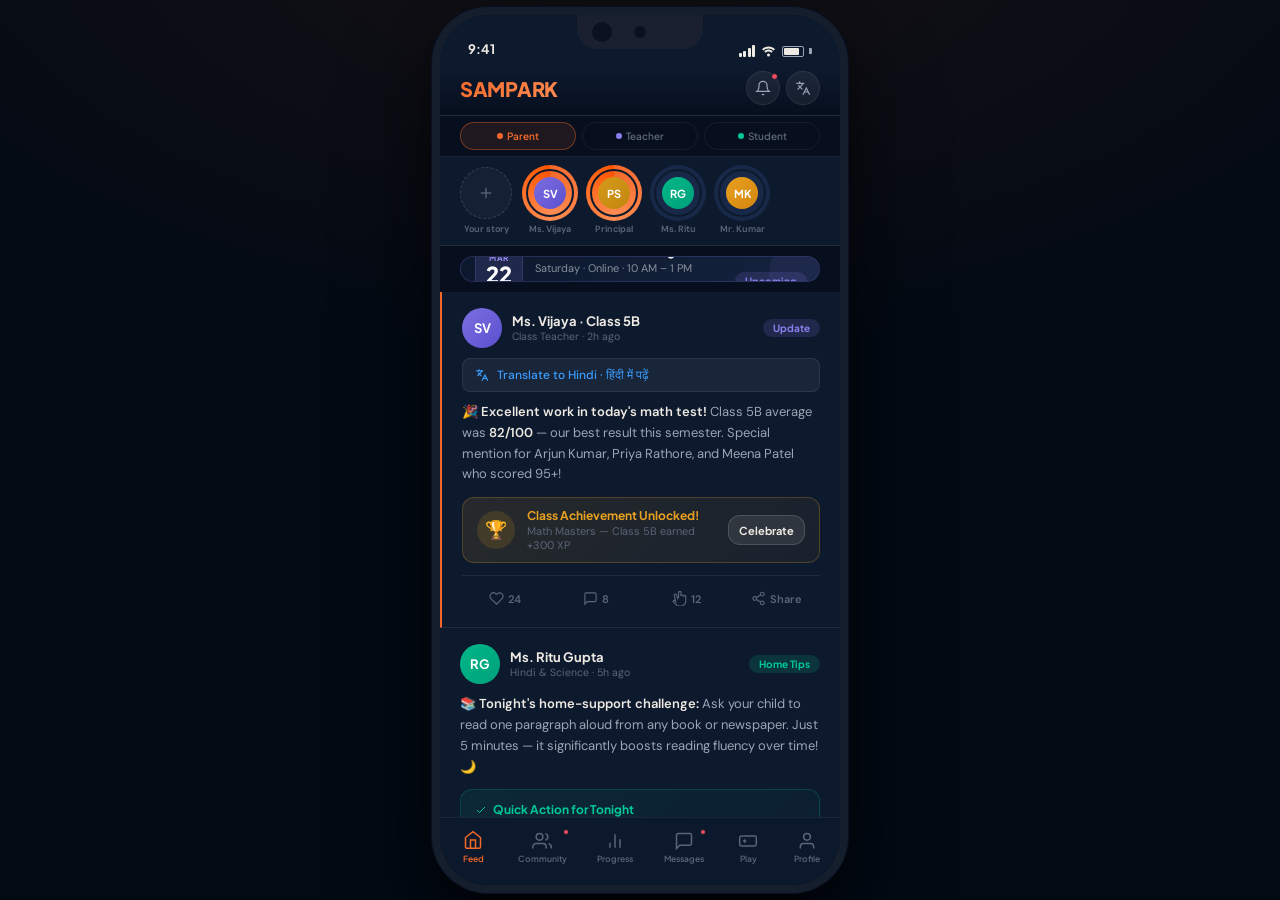
==== index.html @ 4e3da18c "Add Game Hub with Tic-Tac-Toe and Quick Math" ====
<!DOCTYPE html>
<html lang="en">
<head>
<meta charset="UTF-8">
<meta name="viewport" content="width=device-width, initial-scale=1.0">
<title>SAMPARK — School Social Network</title>
<link href="https://fonts.googleapis.com/css2?family=Plus+Jakarta+Sans:ital,wght@0,400;0,500;0,600;0,700;0,800&family=DM+Sans:wght@400;500;600&display=swap" rel="stylesheet">
<link rel="stylesheet" href="sampark.css">
</head>
<body>

<!-- TOAST -->
<div class="toast" id="toast">
  <div class="toasticon" id="ti">🏆</div>
  <div class="toasttx"><h5 id="tt">Achievement!</h5><p id="tm">Loading...</p></div>
</div>
<!-- CONFETTI -->
<div class="celebrate" id="celebrate"></div>
<!-- ACHIEVEMENT MODAL -->
<div class="achmodal" id="achModal" onclick="closeAch()">
  <div class="achbox" onclick="event.stopPropagation()">
    <div class="achglow" id="achemoji">🏆</div>
    <div class="chip cgd" style="margin-bottom:12px">Achievement Unlocked!</div>
    <h2 id="achtitle">Math Master</h2>
    <p id="achdesc">Scored 90%+ in 3 consecutive tests</p>
    <div class="achxp" id="achxp">+150 XP</div>
    <button class="btn bor" style="width:100%" onclick="closeAch()">Awesome! 🎉</button>
  </div>
</div>
<!-- STORY VIEWER -->
<div class="stviewer" id="storyViewer">
  <div class="stprogbar" id="stprogbar"></div>
  <div class="sthdr">
    <div class="av av32 avt" id="stav">SV</div>
    <div style="flex:1"><div style="font-family:var(--font);font-size:13px;font-weight:700;color:white" id="stauth">Ms. Vijaya</div><div style="font-size:11px;color:rgba(255,255,255,.5)" id="sttm">2h ago</div></div>
    <div class="stclose" onclick="closeStory()"><svg viewBox="0 0 24 24"><line x1="18" y1="6" x2="6" y2="18"/><line x1="6" y1="6" x2="18" y2="18"/></svg></div>
  </div>
  <div class="stcontent" id="stcont">📸</div>
  <div class="stcap"><h4 id="stcaph">Class Update</h4><p id="stcapp">Loading...</p></div>
</div>
<!-- CHAT SCREEN -->
<div class="chatscr" id="chatScr">
  <div class="chathdr">
    <button class="chatback" onclick="closeChat()"><svg viewBox="0 0 24 24"><polyline points="15 18 9 12 15 6"/></svg></button>
    <div class="av av40 avt" style="flex-shrink:0">SV</div>
    <div style="flex:1"><div style="font-family:var(--font);font-size:15px;font-weight:700;color:var(--tx)">Ms. Vijaya · Class 5B</div><div style="font-size:11px;color:var(--mn)">● Online now</div></div>
    <div class="hbtn" onclick="toast('📹','Video Call','Connecting to Google Meet...')"><svg viewBox="0 0 24 24"><polygon points="23 7 16 12 23 17 23 7"/><rect x="1" y="5" width="15" height="14" rx="2" ry="2"/></svg></div>
  </div>
  <div class="chatmsgs" id="chatmsgs">
    <div style="text-align:center;font-size:11px;color:var(--tx3);padding:8px 0">Today</div>
    <div class="mbbl min">Arjun did wonderfully in today's math test! 🌟 He scored 96/100. You should be very proud!<div class="mtmin">10:23 AM</div></div>
    <div class="mbbl min" style="align-self:flex-start">
      <div class="voicemsg">
        <button class="vplay" onclick="playVoice(this)"><svg viewBox="0 0 24 24"><polygon points="5 3 19 12 5 21 5 3"/></svg></button>
        <div class="vwv" id="vwv"></div>
        <span style="font-size:10px;color:var(--tx3)">0:12</span>
      </div>
      <div class="mtmin">10:24 AM</div>
    </div>
    <div class="mbbl mout">Thank you so much! We've been practicing every evening. Can I schedule a meeting to discuss his overall progress? 🙏<div class="mtm">10:31 AM ✓✓</div></div>
    <div class="mbbl min">Absolutely! I have slots on Saturday morning. Use the scheduler to book a time. 📅<div class="mtmin">10:35 AM</div></div>
  </div>
  <div class="chatinput">
    <div class="hbtn" onclick="toast('🎤','Voice Note','Hold to record in Hindi')"><svg viewBox="0 0 24 24"><path d="M12 1a3 3 0 0 0-3 3v8a3 3 0 0 0 6 0V4a3 3 0 0 0-3-3z"/><path d="M19 10v2a7 7 0 0 1-14 0v-2"/><line x1="12" y1="19" x2="12" y2="23"/><line x1="8" y1="23" x2="16" y2="23"/></svg></div>
    <input type="text" placeholder="Type a message..." id="ci" onkeydown="if(event.key==='Enter')sendMsg()"/>
    <button class="chatsend" onclick="sendMsg()"><svg viewBox="0 0 24 24"><line x1="22" y1="2" x2="11" y2="13"/><polygon points="22 2 15 22 11 13 2 9 22 2"/></svg></button>
  </div>
</div>
<!-- NOTIF PANEL -->
<div class="notifpanel" id="notifPanel">
  <div class="notifhdr"><h3>Notifications</h3><div class="hbtn" onclick="closeNotif()"><svg viewBox="0 0 24 24"><line x1="18" y1="6" x2="6" y2="18"/><line x1="6" y1="6" x2="18" y2="18"/></svg></div></div>
  <div class="notifitem unrd" onclick="closeNotif();badge('🏆','Math Master','Scored 95/100 — excellent!','+150 XP')"><div class="notiftico" style="background:var(--gdl)">🏆</div><div class="notifbdy"><h5>Badge Unlocked — Math Master!</h5><p>Arjun earned the Math Master badge</p><time>2 minutes ago</time></div></div>
  <div class="notifitem unrd" onclick="closeNotif();openChat()"><div class="notiftico" style="background:var(--pul)">💬</div><div class="notifbdy"><h5>Message from Ms. Vijaya</h5><p>Arjun did wonderfully today! 🌟</p><time>2 hours ago</time></div></div>
  <div class="notifitem unrd" onclick="closeNotif();switchTab('comm')"><div class="notiftico" style="background:var(--rdl)">📢</div><div class="notifbdy"><h5>School Announcement</h5><p>Early dismissal this Friday at 1 PM</p><time>3 hours ago</time></div></div>
  <div class="notifitem" onclick="closeNotif()"><div class="notiftico" style="background:var(--mnl)">🗓️</div><div class="notifbdy"><h5>Meeting Reminder</h5><p>PTM tomorrow at 10 AM — video call ready</p><time>Yesterday</time></div></div>
  <div class="notifitem" onclick="closeNotif()"><div class="notiftico" style="background:var(--gdl)">🔥</div><div class="notifbdy"><h5>7-Day Streak!</h5><p>You've been active 7 days in a row +50 XP</p><time>2 days ago</time></div></div>
</div>

<!-- DEVICE -->
<div class="device">
  <div class="status">
    <span class="st">9:41</span>
    <div style="display:flex;gap:6px;align-items:center">
      <div class="sig"><span></span><span></span><span></span><span></span></div>
      <svg width="15" height="11" viewBox="0 0 15 11" fill="var(--tx)"><path d="M7.5 2.5C9.5 2.5 11.3 3.3 12.6 4.6L14 3.2C12.3 1.5 10 .5 7.5.5S2.7 1.5 1 3.2L2.4 4.6C3.7 3.3 5.5 2.5 7.5 2.5z"/><path d="M7.5 5.5c1.1 0 2.1.45 2.83 1.17L11.74 5.2A5.49 5.49 0 0 0 7.5 3.5 5.49 5.49 0 0 0 3.26 5.2L4.67 6.67A3.97 3.97 0 0 1 7.5 5.5z"/><circle cx="7.5" cy="9" r="1.5"/></svg>
      <div class="bat"><div class="bat-body"><div class="bat-fill"></div></div><div class="bat-tip"></div></div>
    </div>
  </div>
  <div class="app-hdr">
    <span class="logo">SAMPARK</span>
    <div class="hdr-r">
      <div class="hbtn" onclick="openNotif()" style="position:relative">
        <svg viewBox="0 0 24 24"><path d="M18 8A6 6 0 0 0 6 8c0 7-3 9-3 9h18s-3-2-3-9"/><path d="M13.73 21a2 2 0 0 1-3.46 0"/></svg>
        <span class="nbadge"></span>
      </div>
      <div class="hbtn" onclick="toast('🌐','Translate','Content will appear in Hindi')">
        <svg viewBox="0 0 24 24"><path d="M5 8l6 6M4 14l6-6 2-3"/><path d="M2 5h12M7 2v3"/><path d="M22 22l-5-10-5 10M14 18h6"/></svg>
      </div>
    </div>
  </div>
  <div class="role-bar">
    <div class="rp ap" id="rp-parent" onclick="setRole('parent')"><div class="rp-dot" style="background:var(--or)"></div>Parent</div>
    <div class="rp" id="rp-teacher" onclick="setRole('teacher')"><div class="rp-dot" style="background:var(--pu)"></div>Teacher</div>
    <div class="rp" id="rp-student" onclick="setRole('student')"><div class="rp-dot" style="background:var(--mn)"></div>Student</div>
  </div>
  <div class="screens">
    <!-- ═══ FEED ═══ -->
    <div class="scr active" id="s-feed">
      <div class="stbar">
        <div class="stit"><div class="stadd" onclick="toast('📷','Add Story','Camera opening...')"><svg viewBox="0 0 24 24"><line x1="12" y1="5" x2="12" y2="19"/><line x1="5" y1="12" x2="19" y2="12"/></svg></div><span class="stnm">Your story</span></div>
        <div class="stit" onclick="openStory('SV','Ms. Vijaya','2h ago','📸','Class 5B Math Results 🎉','Class average 82/100 — our best this semester!')"><div class="string live"><div class="stinner"><div class="av av32 avt">SV</div></div></div><span class="stnm">Ms. Vijaya</span></div>
        <div class="stit" onclick="openStory('PS','Principal','5h ago','🏫','Important Notice 📢','School closes 1 PM Friday for Sports Day prep!')"><div class="string live"><div class="stinner"><div class="av av32 ava">PS</div></div></div><span class="stnm">Principal</span></div>
        <div class="stit" onclick="openStory('RG','Ms. Ritu','1d ago','📚','Home Reading Tip 📖','5 mins read-aloud nightly boosts fluency by 40%')"><div class="string seen"><div class="stinner"><div class="av av32 avs">RG</div></div></div><span class="stnm">Ms. Ritu</span></div>
        <div class="stit" onclick="openStory('MK','Mr. Kumar','2d ago','🔬','Science Project 🧪','Submissions due this Friday — great work class!')"><div class="string seen"><div class="stinner"><div class="av av32 avt" style="background:linear-gradient(135deg,var(--gd),#D4860E)">MK</div></div></div><span class="stnm">Mr. Kumar</span></div>
      </div>
      <div class="evbanner" onclick="switchTab('msgs')">
        <div class="evdt"><div class="evm">Mar</div><div class="evd">22</div></div>
        <div class="evinf"><h4>Parent-Teacher Meeting</h4><p>Saturday · Online · 10 AM – 1 PM</p><p style="margin-top:6px;font-size:11px;color:var(--pu2)">4 slots available → Book now</p></div>
        <div class="evp"><span class="chip cpu">Upcoming</span></div>
      </div>
      <div id="tc" style="display:none">
        <div style="margin:8px 20px;background:var(--s1);border:1px solid var(--br);border-radius:var(--r16);padding:14px">
          <div style="display:flex;align-items:center;gap:10px;margin-bottom:10px">
            <div class="av av40 avt">SV</div>
            <div style="flex:1;background:var(--s2);border-radius:var(--r99);height:36px;display:flex;align-items:center;padding:0 14px;cursor:text;color:var(--tx3);font-size:13px" onclick="toast('✏️','Post Composer','Opening editor...')">What's happening in class today?</div>
          </div>
          <div style="display:flex;gap:8px">
            <button class="btn bgh" style="height:34px;padding:0 12px;font-size:12px;flex:1" onclick="toast('📸','Camera','Opening...')">📸 Photo</button>
            <button class="btn bgh" style="height:34px;padding:0 12px;font-size:12px;flex:1" onclick="toast('🎤','Voice','Recording...')">🎤 Voice</button>
            <button class="btn bor" style="height:34px;padding:0 12px;font-size:12px;flex:1" onclick="toast('📢','Posted!','Update sent to 42 parents via app + WhatsApp')">Post Now</button>
          </div>
        </div>
      </div>
      <div class="post unread">
        <div class="phdr">
          <div class="av av40 avt">SV</div>
          <div class="pmeta"><div class="pname">Ms. Vijaya · Class 5B</div><div class="psub">Class Teacher · 2h ago</div></div>
          <span class="chip cpu">Update</span>
        </div>
        <div class="trbar" onclick="toast('🌐','Translated to Hindi','कक्षा 5बी का गणित परिणाम आ गया!')">
          <svg viewBox="0 0 24 24"><path d="M5 8l6 6M4 14l6-6 2-3"/><path d="M2 5h12M7 2v3"/><path d="M22 22l-5-10-5 10M14 18h6"/></svg>
          <span>Translate to Hindi · हिंदी में पढ़ें</span>
        </div>
        <div class="pbody">🎉 <strong>Excellent work in today's math test!</strong> Class 5B average was <strong>82/100</strong> — our best result this semester. Special mention for Arjun Kumar, Priya Rathore, and Meena Patel who scored 95+!</div>
        <div class="xpembed">
          <div class="xpei">🏆</div>
          <div class="xpet"><h5>Class Achievement Unlocked!</h5><p>Math Masters — Class 5B earned +300 XP</p></div>
          <button class="btn bgh" style="height:30px;padding:0 10px;font-size:11px;flex-shrink:0" onclick="badge('🏆','Math Master','Arjun scored 95/100!','+150 XP')">Celebrate</button>
        </div>
        <div class="pacts">
          <div class="abtn" id="lk1" onclick="like('lk1',24)"><svg viewBox="0 0 24 24"><path d="M20.84 4.61a5.5 5.5 0 0 0-7.78 0L12 5.67l-1.06-1.06a5.5 5.5 0 0 0-7.78 7.78l1.06 1.06L12 21.23l7.78-7.78 1.06-1.06a5.5 5.5 0 0 0 0-7.78z"/></svg><span>24</span></div>
          <div class="abtn" onclick="switchTab('comm')"><svg viewBox="0 0 24 24"><path d="M21 15a2 2 0 0 1-2 2H7l-4 4V5a2 2 0 0 1 2-2h14a2 2 0 0 1 2 2z"/></svg><span>8</span></div>
          <div class="abtn" id="cp1" onclick="clap('cp1',12)"><svg viewBox="0 0 24 24"><path d="M14.5 2.5c0-1.1-.9-2-2-2s-2 .9-2 2v7.5L9 12l-1.5-5.5c-.28-1.1-1.4-1.7-2.5-1.4s-1.7 1.4-1.4 2.5L6 17l-1.7-1.7a1.5 1.5 0 0 0-2.1 2.1L6 21.2A7.5 7.5 0 0 0 13.5 24h1a7.5 7.5 0 0 0 7.5-7.5V9a2 2 0 0 0-4 0v-1a2 2 0 0 0-4 0v-.5z"/></svg><span>12</span></div>
          <div class="abtn" onclick="toast('📤','Shared!','Sent to WhatsApp')"><svg viewBox="0 0 24 24"><circle cx="18" cy="5" r="3"/><circle cx="6" cy="12" r="3"/><circle cx="18" cy="19" r="3"/><line x1="8.59" y1="13.51" x2="15.42" y2="17.49"/><line x1="15.41" y1="6.51" x2="8.59" y2="10.49"/></svg><span>Share</span></div>
        </div>
      </div>
      <div class="post">
        <div class="phdr">
          <div class="av av40 avs">RG</div>
          <div class="pmeta"><div class="pname">Ms. Ritu Gupta</div><div class="psub">Hindi & Science · 5h ago</div></div>
          <span class="chip cmn">Home Tips</span>
        </div>
        <div class="pbody">📚 <strong>Tonight's home-support challenge:</strong> Ask your child to read one paragraph aloud from any book or newspaper. Just 5 minutes — it significantly boosts reading fluency over time! 🌙</div>
        <div class="tipcard">
          <h5><svg width="12" height="12" viewBox="0 0 24 24" fill="none" stroke="currentColor" stroke-width="2"><polyline points="20 6 9 17 4 12"/></svg>Quick Action for Tonight</h5>
          <p>5 mins read-aloud with your child before bedtime ✓</p>
        </div>
        <div class="pacts">
          <div class="abtn" id="lk2" onclick="like('lk2',18)"><svg viewBox="0 0 24 24"><path d="M20.84 4.61a5.5 5.5 0 0 0-7.78 0L12 5.67l-1.06-1.06a5.5 5.5 0 0 0-7.78 7.78l1.06 1.06L12 21.23l7.78-7.78 1.06-1.06a5.5 5.5 0 0 0 0-7.78z"/></svg><span>18</span></div>
          <div class="abtn" onclick="switchTab('comm')"><svg viewBox="0 0 24 24"><path d="M21 15a2 2 0 0 1-2 2H7l-4 4V5a2 2 0 0 1 2-2h14a2 2 0 0 1 2 2z"/></svg><span>3</span></div>
          <div class="abtn" onclick="toast('📤','Shared!','Sent to WhatsApp')"><svg viewBox="0 0 24 24"><circle cx="18" cy="5" r="3"/><circle cx="6" cy="12" r="3"/><circle cx="18" cy="19" r="3"/><line x1="8.59" y1="13.51" x2="15.42" y2="17.49"/><line x1="15.41" y1="6.51" x2="8.59" y2="10.49"/></svg><span>Share</span></div>
        </div>
      </div>
      <div class="post" style="margin-bottom:8px">
        <div class="phdr">
          <div class="av av40 ava">PS</div>
          <div class="pmeta"><div class="pname">Principal Singh</div><div class="psub">School Administration · 1d ago</div></div>
          <span class="chip crd">Alert</span>
        </div>
        <div class="pbody">⚠️ <strong>Important:</strong> School closes at <strong>1 PM on Friday, March 21</strong> for Annual Sports Day preparation. Please arrange early pickup. Thank you!</div>
        <div class="pacts">
          <div class="abtn" id="lk3" onclick="like('lk3',41)"><svg viewBox="0 0 24 24"><path d="M20.84 4.61a5.5 5.5 0 0 0-7.78 0L12 5.67l-1.06-1.06a5.5 5.5 0 0 0-7.78 7.78l1.06 1.06L12 21.23l7.78-7.78 1.06-1.06a5.5 5.5 0 0 0 0-7.78z"/></svg><span>41</span></div>
          <div class="abtn" onclick="switchTab('comm')"><svg viewBox="0 0 24 24"><path d="M21 15a2 2 0 0 1-2 2H7l-4 4V5a2 2 0 0 1 2-2h14a2 2 0 0 1 2 2z"/></svg><span>12</span></div>
          <div class="abtn" onclick="toast('📤','Shared!','Sent to WhatsApp')"><svg viewBox="0 0 24 24"><circle cx="18" cy="5" r="3"/><circle cx="6" cy="12" r="3"/><circle cx="18" cy="19" r="3"/><line x1="8.59" y1="13.51" x2="15.42" y2="17.49"/><line x1="15.41" y1="6.51" x2="8.59" y2="10.49"/></svg><span>Share</span></div>
        </div>
      </div>
    </div>
    <!-- ═══ COMMUNITY ═══ -->
    <div class="scr" id="s-comm">
      <!-- HERO HEADER WITH FILTERS -->
      <div class="comm-hero">
        <h2>School Life 🎓</h2>
        <p>Events, clubs, competitions &amp; more</p>
        <div class="cat-pills">
          <div class="cpill active" onclick="filterComm(this,'all')">All</div>
          <div class="cpill" onclick="filterComm(this,'events')">📅 Events</div>
          <div class="cpill" onclick="filterComm(this,'sports')">⚽ Sports</div>
          <div class="cpill" onclick="filterComm(this,'arts')">🎨 Arts</div>
          <div class="cpill" onclick="filterComm(this,'clubs')">🤝 Clubs</div>
          <div class="cpill" onclick="filterComm(this,'compete')">🏆 Compete</div>
        </div>
      </div>

      <!-- FEATURED EVENTS HORIZONTAL SCROLL -->
      <div class="sechdr"><h3>Upcoming Events</h3><a onclick="toast('📅','Calendar','Opening full school calendar')">View All</a></div>
      <div class="ev-scroll">

        <div class="evcard" onclick="rsvpEvent(this,'Drama Fest 2026')">
          <div class="evcard-img" style="background:linear-gradient(135deg,#4A1580,#8B7FF0)">🎭</div>
          <div class="evcard-body">
            <div class="evcard-tag" style="background:var(--pul);color:var(--pu2)">Arts</div>
            <div class="evcard-title">Drama Fest 2026</div>
            <div class="evcard-meta"><svg viewBox="0 0 24 24"><rect x="3" y="4" width="18" height="18" rx="2"/><line x1="16" y1="2" x2="16" y2="6"/><line x1="8" y1="2" x2="8" y2="6"/><line x1="3" y1="10" x2="21" y2="10"/></svg> Apr 23 · 4:00 PM · Audi</div>
            <div class="evcard-foot">
              <div class="ev-countdown">⏳ 2 days left</div>
              <button class="btn ev-rsvp bor">RSVP</button>
            </div>
          </div>
        </div>

        <div class="evcard" onclick="rsvpEvent(this,'Annual Dance Show')">
          <div class="evcard-img" style="background:linear-gradient(135deg,#C24B00,#F4692A)">💃</div>
          <div class="evcard-body">
            <div class="evcard-tag" style="background:var(--orl);color:var(--or2)">Dance</div>
            <div class="evcard-title">Annual Dance Show</div>
            <div class="evcard-meta"><svg viewBox="0 0 24 24"><rect x="3" y="4" width="18" height="18" rx="2"/><line x1="16" y1="2" x2="16" y2="6"/><line x1="8" y1="2" x2="8" y2="6"/><line x1="3" y1="10" x2="21" y2="10"/></svg> Apr 25 · 10 AM · Hall A</div>
            <div class="evcard-foot">
              <div class="ev-countdown">⏳ 4 days left</div>
              <button class="btn ev-rsvp bor">RSVP</button>
            </div>
          </div>
        </div>

        <div class="evcard" onclick="rsvpEvent(this,'Music Recital')">
          <div class="evcard-img" style="background:linear-gradient(135deg,#006645,#00C896)">🎵</div>
          <div class="evcard-body">
            <div class="evcard-tag" style="background:var(--mnl);color:var(--mn2)">Music</div>
            <div class="evcard-title">Classical Music Recital</div>
            <div class="evcard-meta"><svg viewBox="0 0 24 24"><rect x="3" y="4" width="18" height="18" rx="2"/><line x1="16" y1="2" x2="16" y2="6"/><line x1="8" y1="2" x2="8" y2="6"/><line x1="3" y1="10" x2="21" y2="10"/></svg> Apr 26 · 2 PM · Music Room</div>
            <div class="evcard-foot">
              <div class="ev-countdown">⏳ 5 days left</div>
              <button class="btn ev-rsvp bor">RSVP</button>
            </div>
          </div>
        </div>

        <div class="evcard" onclick="rsvpEvent(this,'Science Fair')">
          <div class="evcard-img" style="background:linear-gradient(135deg,#7A5800,#E8A020)">🔬</div>
          <div class="evcard-body">
            <div class="evcard-tag" style="background:var(--gdl);color:var(--gd)">Science</div>
            <div class="evcard-title">District Science Fair</div>
            <div class="evcard-meta"><svg viewBox="0 0 24 24"><rect x="3" y="4" width="18" height="18" rx="2"/><line x1="16" y1="2" x2="16" y2="6"/><line x1="8" y1="2" x2="8" y2="6"/><line x1="3" y1="10" x2="21" y2="10"/></svg> May 2 · 9 AM · Grounds</div>
            <div class="evcard-foot">
              <div class="ev-countdown">⏳ 11 days left</div>
              <button class="btn ev-rsvp bor">RSVP</button>
            </div>
          </div>
        </div>

        <div class="evcard" onclick="rsvpEvent(this,'Art Exhibition')">
          <div class="evcard-img" style="background:linear-gradient(135deg,#5B0096,#9C27B0)">🎨</div>
          <div class="evcard-body">
            <div class="evcard-tag" style="background:rgba(156,39,176,.2);color:#CE93D8">Arts</div>
            <div class="evcard-title">Annual Art Exhibition</div>
            <div class="evcard-meta"><svg viewBox="0 0 24 24"><rect x="3" y="4" width="18" height="18" rx="2"/><line x1="16" y1="2" x2="16" y2="6"/><line x1="8" y1="2" x2="8" y2="6"/><line x1="3" y1="10" x2="21" y2="10"/></svg> May 10 · 10 AM · Art Gallery</div>
            <div class="evcard-foot">
              <div class="ev-countdown">⏳ 19 days left</div>
              <button class="btn ev-rsvp bor">RSVP</button>
            </div>
          </div>
        </div>

      </div><!-- end ev-scroll -->

      <!-- COMPETITION BANNER -->
      <div class="slbl">Competitions</div>
      <div class="comp-banner" onclick="toast('🏆','Inter-School Debate','Registration form sent to your email!')">
        <div class="chip cpu" style="margin-bottom:8px">🏆 Open Registration</div>
        <h4>Inter-School Debate Championship</h4>
        <p>Topic: "AI in Education — Boon or Bane?" · Grades 6–10 eligible · April 28</p>
        <div class="comp-prizes">
          <div class="prize"><div class="prize-medal">🥇</div><div class="prize-amt">₹5,000</div><div class="prize-lbl">1st Prize</div></div>
          <div class="prize"><div class="prize-medal">🥈</div><div class="prize-amt">₹3,000</div><div class="prize-lbl">2nd Prize</div></div>
          <div class="prize"><div class="prize-medal">🥉</div><div class="prize-amt">₹1,500</div><div class="prize-lbl">3rd Prize</div></div>
        </div>
      </div>

      <div class="comp-banner" style="background:linear-gradient(135deg,rgba(240,74,94,.12),rgba(240,74,94,.05));border-color:rgba(240,74,94,.3)" onclick="toast('⚽','Football Tournament','Your team has been registered!')">
        <div class="chip crd" style="margin-bottom:8px">⚽ Sports</div>
        <h4>Inter-School Football Tournament</h4>
        <p>5 schools competing · April 28, 9 AM · School Grounds</p>
        <div class="comp-prizes">
          <div class="prize"><div class="prize-medal">🏆</div><div class="prize-amt">Trophy</div><div class="prize-lbl">Winners</div></div>
          <div class="prize"><div class="prize-medal">🎖️</div><div class="prize-amt">Medals</div><div class="prize-lbl">Runners Up</div></div>
          <div class="prize"><div class="prize-medal">🎽</div><div class="prize-amt">Jerseys</div><div class="prize-lbl">Best Player</div></div>
        </div>
      </div>

      <!-- CLUBS GRID -->
      <div class="slbl">Clubs &amp; Extracurriculars</div>
      <div class="club-grid">
        <div class="clubcard" onclick="joinClub(this,'🎭 Drama Club')"><div class="club-emoji">🎭</div><div class="club-name">Drama Club</div><div class="club-members">24 members</div><div class="club-tag" style="background:var(--pul);color:var(--pu)">Arts</div></div>
        <div class="clubcard" onclick="joinClub(this,'💃 Dance Troupe')"><div class="club-emoji">💃</div><div class="club-name">Dance Troupe</div><div class="club-members">18 members</div><div class="club-tag" style="background:var(--orl);color:var(--or)">Dance</div></div>
        <div class="clubcard" onclick="joinClub(this,'🎵 Music Band')"><div class="club-emoji">🎵</div><div class="club-name">Music Band</div><div class="club-members">12 members</div><div class="club-tag" style="background:var(--mnl);color:var(--mn)">Music</div></div>
        <div class="clubcard" onclick="joinClub(this,'🔬 Science Club')"><div class="club-emoji">🔬</div><div class="club-name">Science Club</div><div class="club-members">31 members</div><div class="club-tag" style="background:var(--gdl);color:var(--gd)">STEM</div></div>
        <div class="clubcard" onclick="joinClub(this,'📚 Book Club')"><div class="club-emoji">📚</div><div class="club-name">Book Club</div><div class="club-members">20 members</div><div class="club-tag" style="background:var(--bll);color:var(--bl)">Literary</div></div>
        <div class="clubcard" onclick="joinClub(this,'⚽ Football Team')"><div class="club-emoji">⚽</div><div class="club-name">Football Team</div><div class="club-members">22 members</div><div class="club-tag" style="background:var(--rdl);color:var(--rd)">Sports</div></div>
        <div class="clubcard" onclick="joinClub(this,'🎨 Art Club')"><div class="club-emoji">🎨</div><div class="club-name">Art Club</div><div class="club-members">16 members</div><div class="club-tag" style="background:rgba(156,39,176,.15);color:#CE93D8">Creative</div></div>
        <div class="clubcard" onclick="joinClub(this,'🌿 Eco Warriors')"><div class="club-emoji">🌿</div><div class="club-name">Eco Warriors</div><div class="club-members">28 members</div><div class="club-tag" style="background:var(--mnl);color:var(--mn)">Green</div></div>
        <div class="clubcard" onclick="joinClub(this,'💻 Coding Club')"><div class="club-emoji">💻</div><div class="club-name">Coding Club</div><div class="club-members">19 members</div><div class="club-tag" style="background:var(--bll);color:var(--bl)">Tech</div></div>
        <div class="clubcard" onclick="joinClub(this,'🏸 Badminton')"><div class="club-emoji">🏸</div><div class="club-name">Badminton</div><div class="club-members">14 members</div><div class="club-tag" style="background:var(--rdl);color:var(--rd)">Sports</div></div>
      </div>

      <!-- SCHOOL NOTICES -->
      <div class="slbl">School Notices</div>
      <div style="background:var(--s1);border-top:1px solid var(--br);border-bottom:1px solid var(--br);margin-bottom:4px">
        <div class="notice-item" onclick="toast('📢','Announcement','Early dismissal confirmed — please arrange pickup by 1 PM')">
          <div class="notice-dot" style="background:var(--rdl)">📢</div>
          <div class="notice-tx"><h5>Early Dismissal — Friday</h5><p>School closes at 1 PM for Sports Day prep.</p><time>Today</time></div>
        </div>
        <div class="notice-item" onclick="toast('💉','Health Camp','Free dental check-up for all students tomorrow')">
          <div class="notice-dot" style="background:var(--mnl)">💊</div>
          <div class="notice-tx"><h5>Free Health Camp</h5><p>Dental & vision check-up for all students this Thursday.</p><time>2h ago</time></div>
        </div>
        <div class="notice-item" onclick="toast('📖','Exam Schedule','Time table has been emailed to all parents')">
          <div class="notice-dot" style="background:var(--bll)">📋</div>
          <div class="notice-tx"><h5>Unit Test Schedule Released</h5><p>Unit Test 3 from May 15–20. Preparation starts now!</p><time>Yesterday</time></div>
        </div>
        <div class="notice-item" onclick="toast('🍱','Canteen','New healthy menu available from Monday')">
          <div class="notice-dot" style="background:var(--gdl)">🍱</div>
          <div class="notice-tx"><h5>New Canteen Menu</h5><p>Healthy, FSSAI-approved meals from May 1. Check the menu board.</p><time>2 days ago</time></div>
        </div>
      </div>

      <!-- POLL -->
      <div class="pollcard">
        <div class="pollhdr"><div class="av av32 avt"></div><h4>📊 Best time for Parent-Teacher Meeting?</h4></div>
        <div class="pollopt" onclick="votePoll(this,'48%','linear-gradient(90deg,var(--or),var(--or2))')"><div class="polloi"><span class="pollol">Saturday morning (10–12 AM)</span><span class="pollop">48%</span></div><div class="pollbg"><div class="pollbf" style="width:48%;background:linear-gradient(90deg,var(--or),var(--or2))"></div></div></div>
        <div class="pollopt" onclick="votePoll(this,'37%','linear-gradient(90deg,var(--pu),var(--pu2))')"><div class="polloi"><span class="pollol">Weekday evening (6–8 PM)</span><span class="pollop" style="color:var(--pu)">37%</span></div><div class="pollbg"><div class="pollbf" style="width:37%;background:linear-gradient(90deg,var(--pu),var(--pu2))"></div></div></div>
        <div class="pollopt" onclick="votePoll(this,'15%','var(--s3)')"><div class="polloi"><span class="pollol">Sunday afternoon (2–4 PM)</span><span class="pollop" style="color:var(--tx3)">15%</span></div><div class="pollbg"><div class="pollbf" style="width:15%;background:var(--s3)"></div></div></div>
        <div class="pollft"><span class="pollvt">124 parents voted · 3 days left</span><span class="chip cbl">Live</span></div>
      </div>

      <!-- CHANNELS -->
      <div class="slbl">Channels</div>
      <div class="chanlist">
        <div class="chanrow" onclick="openChat()"><div class="chanic" style="background:var(--rdl)">📢</div><div class="chantx"><div class="channm">School Announcements</div><div class="chanpv">Principal: Early dismissal this Friday at 1 PM</div></div><div class="chanmt"><div class="chantm">1d</div><div class="udot"></div></div></div>
        <div class="chanrow" onclick="openChat()"><div class="chanic" style="background:var(--pul)">📚</div><div class="chantx"><div class="channm">Class 5B Parents</div><div class="chanpv">Ms. Vijaya: Math results are out! 🎉</div></div><div class="chanmt"><div class="chantm">2h</div><div class="udot"></div></div></div>
        <div class="chanrow" onclick="openChat()"><div class="chanic" style="background:var(--gdl)">🏃</div><div class="chantx"><div class="channm">Sports Day Planning</div><div class="chanpv">Mr. Kumar: Event list confirmed ✓</div></div><div class="chanmt"><div class="chantm">3h</div></div></div>
        <div class="chanrow" onclick="openChat()"><div class="chanic" style="background:var(--mnl)">🏠</div><div class="chantx"><div class="channm">Home Learning Tips</div><div class="chanpv">Ms. Ritu: Try tonight's read-aloud!</div></div><div class="chanmt"><div class="chantm">5h</div></div></div>
        <div class="chanrow" onclick="openChat()"><div class="chanic" style="background:var(--bll)">💻</div><div class="chantx"><div class="channm">Coding Club</div><div class="chanpv">Workshop on Scratch this Saturday!</div></div><div class="chanmt"><div class="chantm">1h</div><div class="udot"></div></div></div>
      </div>

      <!-- WHATSAPP SYNC -->
      <div class="wasync" style="margin-top:12px">
        <svg viewBox="0 0 24 24" xmlns="http://www.w3.org/2000/svg" fill="#25D366" style="width:20px;height:20px;flex-shrink:0"><path d="M17.472 14.382c-.297-.149-1.758-.867-2.03-.967-.273-.099-.471-.148-.67.15-.197.297-.767.966-.94 1.164-.173.199-.347.223-.644.075-.297-.15-1.255-.463-2.39-1.475-.883-.788-1.48-1.761-1.653-2.059-.173-.297-.018-.458.13-.606.134-.133.298-.347.446-.52.149-.174.198-.298.298-.497.099-.198.05-.371-.025-.52-.075-.149-.669-1.612-.916-2.207-.242-.579-.487-.5-.669-.51-.173-.008-.371-.01-.57-.01-.198 0-.52.074-.792.372-.272.297-1.04 1.016-1.04 2.479 0 1.462 1.065 2.875 1.213 3.074.149.198 2.096 3.2 5.077 4.487.709.306 1.262.489 1.694.625.712.227 1.36.195 1.871.118.571-.085 1.758-.719 2.006-1.413.248-.694.248-1.289.173-1.413-.074-.124-.272-.198-.57-.347m-5.421 7.403h-.004a9.87 9.87 0 01-5.031-1.378l-.361-.214-3.741.982.998-3.648-.235-.374a9.86 9.86 0 01-1.51-5.26c.001-5.45 4.436-9.884 9.888-9.884 2.64 0 5.122 1.03 6.988 2.898a9.825 9.825 0 012.893 6.994c-.003 5.45-4.437 9.884-9.885 9.884m8.413-18.297A11.815 11.815 0 0012.05 0C5.495 0 .16 5.335.157 11.892c0 2.096.547 4.142 1.588 5.945L.057 24l6.305-1.654a11.882 11.882 0 005.683 1.448h.005c6.554 0 11.89-5.335 11.893-11.893a11.821 11.821 0 00-3.48-8.413z"/></svg>
        <div><h5>WhatsApp Sync Active</h5><p>Alerts mirrored to +91 98765 43210</p></div>
        <div class="tgl on" onclick="this.classList.toggle('on');toast('💬','WhatsApp Sync',this.classList.contains('on')?'Enabled':'Paused')"><div class="tglth"></div></div>
      </div>

      <div id="tbc" style="display:none;margin:12px 20px 20px">
        <div class="dashcard" style="margin:0">
          <h4>📡 Broadcast to All Class 5B Parents</h4>
          <div style="display:grid;grid-template-columns:1fr 1fr;gap:8px">
            <button class="btn bgh" style="height:36px;font-size:12px" onclick="toast('📤','Broadcast Sent','42 parents notified via app + WhatsApp')">📢 Announce</button>
            <button class="btn bgh" style="height:36px;font-size:12px" onclick="toast('📊','Poll Created','Live poll sent to parents')">📊 Create Poll</button>
            <button class="btn bgh" style="height:36px;font-size:12px" onclick="badge('🏅','Class Badge','Awarding class achievement','+100 XP')">🏅 Award XP</button>
            <button class="btn bor" style="height:36px;font-size:12px" onclick="switchTab('msgs')">🗓️ Schedule PTM</button>
          </div>
        </div>
      </div>
      <div style="height:16px"></div>
    </div>
    <!-- ═══ PROGRESS ═══ -->
    <!-- ═══ PROGRESS ═══ -->
    <div class="scr" id="s-prog">
      <div class="proghero">
        <div class="phTop">
          <div class="lvring">
            <svg viewBox="0 0 72 72"><circle class="lvbg" cx="36" cy="36" r="32"/><circle class="lvfill" id="lvfill" cx="36" cy="36" r="32" stroke="url(#xpg)" stroke-dashoffset="60"/><defs><linearGradient id="xpg" x1="0%" y1="0%" x2="100%" y2="0%"><stop offset="0%" stop-color="#F4692A"/><stop offset="100%" stop-color="#FF8C52"/></linearGradient></defs></svg>
            <div class="lvinner"><span class="lvnum">7</span><span class="lvlbl">LVL</span></div>
          </div>
          <div class="phInfo">
            <h3>Star Student ⭐</h3>
            <p>Arjun Kumar · Class 5B</p>
            <div class="xpbar"><div class="xpfill" id="xpfill"></div></div>
            <div class="xprow"><span>1,240 XP</span><span>Next: 1,500 XP</span></div>
          </div>
        </div>
        <div class="statstrip">
          <div class="statit"><div class="statv" style="color:var(--or)">82%</div><div class="statl">Avg Score</div></div>
          <div class="statit"><div class="statv" style="color:var(--mn)">94%</div><div class="statl">Attendance</div></div>
          <div class="statit"><div class="statv" style="color:var(--pu)">12</div><div class="statl">Badges</div></div>
          <div class="statit"><div class="statv" style="color:var(--gd)">7🔥</div><div class="statl">Streak</div></div>
        </div>
      </div>
      <div class="strkcard">
        <div class="strkflame">🔥</div>
        <div class="strkinf" style="flex:1"><h4>7-Day Streak!</h4><p>Reach 14 days for a bonus badge</p>
          <div class="strkdays">
            <div class="strkd done">M</div><div class="strkd done">T</div><div class="strkd done">W</div><div class="strkd done">T</div>
            <div class="strkd done">F</div><div class="strkd done">S</div><div class="strkd today">S</div>
            <div class="strkd miss">M</div><div class="strkd miss">T</div>
          </div>
        </div>
        <span class="chip cor">+50 XP</span>
      </div>
      <div class="chartcard">
        <div class="charthdr"><h4>Performance · Last 7 Tests</h4><span class="chip cmn">↑ Improving</span></div>
        <div class="minichart" id="mchart"></div>
      </div>
      <div class="sechdr"><h3>Badges Earned</h3><a onclick="toast('🏅','All Badges','Showing full achievement history')">See all</a></div>
      <div class="badgegrid">
        <div class="badgecard earned" onclick="badge('🏆','Math Master','Scored 90%+ three times in a row','+200 XP')"><div class="badgeico" style="background:var(--gdl)">🏆</div><div class="badgenm">Math Master</div><div class="badgexp">+200 XP</div></div>
        <div class="badgecard earned" onclick="badge('📚','Bookworm','Read aloud 10 nights in a row','+100 XP')"><div class="badgeico" style="background:var(--bll)">📚</div><div class="badgenm">Bookworm</div><div class="badgexp">+100 XP</div></div>
        <div class="badgecard earned" onclick="badge('⭐','Star Week','Top of class for a full week','+150 XP')"><div class="badgeico" style="background:var(--pul)">⭐</div><div class="badgenm">Star Week</div><div class="badgexp">+150 XP</div></div>
        <div class="badgecard earned" onclick="badge('🎯','On Target','Hit all homework goals this month','+80 XP')"><div class="badgeico" style="background:var(--mnl)">🎯</div><div class="badgenm">On Target</div><div class="badgexp">+80 XP</div></div>
        <div class="badgecard locked" onclick="toast('🔒','Locked','Score 100/100 to unlock Perfect Score')"><div class="badgeico" style="background:var(--s2)">🔒</div><div class="badgenm">Perfect Score</div><div class="badgexp" style="color:var(--tx3)">Locked</div></div>
        <div class="badgecard locked" onclick="toast('🔒','Locked','Attend every class for 30 days')"><div class="badgeico" style="background:var(--s2)">🔒</div><div class="badgenm">100% Attend</div><div class="badgexp" style="color:var(--tx3)">Locked</div></div>
      </div>
      <div class="sechdr"><h3>Class Leaderboard · 5B</h3><a onclick="toast('🏆','Full Board','Showing all 42 students')">Full Board</a></div>
      <div class="lbcard">
        <div class="lbhdr"><h4>Top Students This Month</h4><span class="chip cgd">Live</span></div>
        <div class="lbrow"><div class="lbrank" style="font-size:18px">🥇</div><div class="av av32 ava">PR</div><div class="lbname"><div>Priya Rathore</div><div>3 badges this month</div></div><div class="lbxp">1,580 XP</div></div>
        <div class="lbrow me"><div class="lbrank" style="color:var(--or)">→2</div><div class="av av32 avp">AK</div><div class="lbname"><div style="color:var(--or)">Arjun Kumar (You)</div><div>Math Master unlocked!</div></div><div class="lbxp">1,240 XP</div></div>
        <div class="lbrow"><div class="lbrank" style="font-size:18px">🥈</div><div class="av av32 avs">MP</div><div class="lbname"><div>Meena Patel</div><div>Perfect attendance</div></div><div class="lbxp">1,120 XP</div></div>
        <div class="lbrow"><div class="lbrank" style="font-size:18px">🥉</div><div class="av av32 avt" style="background:linear-gradient(135deg,#BA7517,#D4A020)">RS</div><div class="lbname"><div>Rahul Sharma</div><div>On a 5-day streak</div></div><div class="lbxp">980 XP</div></div>
        <div class="lbrow"><div class="lbrank" style="color:var(--tx3)">5</div><div class="av av32" style="background:var(--s3)">NV</div><div class="lbname"><div>Neha Verma</div><div>2 badges earned</div></div><div class="lbxp" style="color:var(--tx3)">820 XP</div></div>
      </div>
      <div id="ta" style="display:none">
        <div class="sechdr"><h3>Parent Engagement Analytics</h3><a onclick="toast('📊','CSV Export','Downloading engagement_report.csv')">Export CSV</a></div>
        <div class="dashcard">
          <h4>📊 Class 5B — Weekly Engagement</h4>
          <div class="engrow"><span class="engnm">Suneeta K. (Parent)</span><div class="engbar"><div class="engfill" style="width:92%"></div></div><span class="engpct">92%</span></div>
          <div class="engrow"><span class="engnm">Rajesh P. (Parent)</span><div class="engbar"><div class="engfill" style="width:78%"></div></div><span class="engpct">78%</span></div>
          <div class="engrow"><span class="engnm">Deepa M. (Parent)</span><div class="engbar"><div class="engfill" style="width:64%"></div></div><span class="engpct">64%</span></div>
          <div class="engrow"><span class="engnm">Santosh R. (Parent)</span><div class="engbar"><div class="engfill" style="width:31%;background:var(--rd)"></div></div><span class="engpct" style="color:var(--rd)">31%</span></div>
          <div class="engrow"><span class="engnm">Kavita S. (Parent)</span><div class="engbar"><div class="engfill" style="width:18%;background:var(--rd)"></div></div><span class="engpct" style="color:var(--rd)">18%</span></div>
          <button class="btn bgh" style="width:100%;margin-top:10px;height:36px;font-size:12px" onclick="toast('💬','Reminder Sent','Nudge sent to low-engagement parents via WhatsApp')">Send Reminder to Inactive Parents</button>
        </div>
      </div>
      <div style="height:20px"></div>
    </div>
    <!-- ═══ MESSAGES ═══ -->
    <div class="scr" id="s-msgs">
      <div class="meetcta" style="margin-top:12px">
        <div class="meetctaico">📅</div>
        <div class="meetctatx"><h4>Book a Video Meeting</h4><p>Ms. Vijaya has 4 slots this week</p></div>
        <button class="btn bor" style="height:34px;padding:0 12px;font-size:12px;flex-shrink:0" onclick="document.getElementById('sched').scrollIntoView({behavior:'smooth'})">Book →</button>
      </div>
      <div class="vnui">
        <button class="vnbtn" onclick="toast('🎤','Voice Note','Hold to record a message in Hindi')"><svg viewBox="0 0 24 24"><path d="M12 1a3 3 0 0 0-3 3v8a3 3 0 0 0 6 0V4a3 3 0 0 0-3-3z"/><path d="M19 10v2a7 7 0 0 1-14 0v-2"/><line x1="12" y1="19" x2="12" y2="23"/><line x1="8" y1="23" x2="16" y2="23"/></svg></button>
        <div class="vnwave" id="vnw"></div>
        <span style="font-size:11px;color:var(--tx3)">Voice note in Hindi · हिंदी</span>
      </div>
      <div class="slbl">Direct Messages</div>
      <div class="dmrow" onclick="openChat()">
        <div class="av av40 avt">SV</div>
        <div class="dminf"><div class="dmnm">Ms. Vijaya · Class 5B</div><div class="dmpv unrd">Arjun did wonderfully today! 🌟</div></div>
        <div class="dmmeta"><div class="dmtm" style="color:var(--or);font-weight:700">2h</div><div class="dmcnt">2</div></div>
      </div>
      <div class="dmrow" onclick="openChat()">
        <div class="av av40 avs">RG</div>
        <div class="dminf"><div class="dmnm">Ms. Ritu · Hindi</div><div class="dmpv">Thanks! We'll work on it at home ✓</div></div>
        <div class="dmmeta"><div class="dmtm">Mon</div></div>
      </div>
      <div class="dmrow" onclick="openChat()">
        <div class="av av40 avt" style="background:linear-gradient(135deg,var(--gd),#D4860E)">MK</div>
        <div class="dminf"><div class="dmnm">Mr. Kumar · Science</div><div class="dmpv">Project submission → Friday</div></div>
        <div class="dmmeta"><div class="dmtm">Sun</div></div>
      </div>
      <div id="sched">
        <div class="sechdr"><h3>Schedule a Meeting</h3><span class="chip cmn">4 slots open</span></div>
        <div class="scheduler">
          <div class="calstrip">
            <div class="calday" onclick="selDay(this)"><div class="caldd">17</div><div class="calwd">MON</div></div>
            <div class="calday" onclick="selDay(this)"><div class="caldd">18</div><div class="calwd">TUE</div></div>
            <div class="calday" onclick="selDay(this)"><div class="caldd">19</div><div class="calwd">WED</div></div>
            <div class="calday sel" onclick="selDay(this)"><div class="caldd">20</div><div class="calwd">THU</div></div>
            <div class="calday" onclick="selDay(this)"><div class="caldd">21</div><div class="calwd">FRI</div></div>
            <div class="calday" onclick="selDay(this)"><div class="caldd">22</div><div class="calwd">SAT</div></div>
            <div class="calday" onclick="selDay(this)"><div class="caldd">23</div><div class="calwd">SUN</div></div>
          </div>
          <div class="timeslots">
            <div class="tslot taken"><div class="tst">9:00 AM</div><div class="tss" style="color:var(--rd)">Booked</div></div>
            <div class="tslot avail" onclick="selSlot(this,'10:00 AM')"><div class="tst">10:00 AM</div><div class="tss" style="color:var(--mn)">Available</div></div>
            <div class="tslot avail" onclick="selSlot(this,'11:00 AM')"><div class="tst">11:00 AM</div><div class="tss" style="color:var(--mn)">Available</div></div>
            <div class="tslot taken"><div class="tst">12:00 PM</div><div class="tss" style="color:var(--rd)">Booked</div></div>
            <div class="tslot avail" onclick="selSlot(this,'6:00 PM')"><div class="tst">6:00 PM</div><div class="tss" style="color:var(--mn)">Available</div></div>
            <div class="tslot avail" onclick="selSlot(this,'7:30 PM')"><div class="tst">7:30 PM</div><div class="tss" style="color:var(--mn)">Available</div></div>
          </div>
          <button class="btn bor" style="width:100%;margin-top:14px" onclick="toast('📅','Meeting Confirmed!','Video call link sent to WhatsApp and app 📹')">Confirm & Get Video Link 📹</button>
        </div>
      </div>
      <!-- Teacher slots -->
      <div id="tsl" style="display:none">
        <div class="sechdr"><h3>My Available Slots</h3><a onclick="toast('➕','Add Slots','Opening slot manager...')">+ Add Slots</a></div>
        <div class="slotcard" style="margin:0 20px 16px">
          <div class="slotrow"><div class="slottm">Thu 10 AM</div><div class="slotnm">Suneeta K. (Arjun)</div><span class="slotbkd">Booked</span></div>
          <div class="slotrow"><div class="slottm">Fri 11 AM</div><div class="slotnm">Rajesh P. (Priya)</div><span class="slotbkd">Booked</span></div>
          <div class="slotrow"><div class="slottm">Sat 10 AM</div><div class="slotnm">— Open —</div><span class="slotopn" onclick="toast('📅','Slot Opened','Parents can now book this slot')">Open</span></div>
          <div class="slotrow"><div class="slottm">Sat 11 AM</div><div class="slotnm">— Open —</div><span class="slotopn" onclick="toast('📅','Slot Opened','Parents can now book this slot')">Open</span></div>
          <div class="slotrow"><div class="slottm">Sat 12 PM</div><div class="slotnm">Deepa M. (Meena)</div><span class="slotbkd">Booked</span></div>
        </div>
      </div>
    </div>
    <!-- ═══ PROFILE ═══ -->
    <div class="scr" id="s-prof">
      <div class="profhero">
        <div class="av av72 avp" style="margin:0 auto 12px">AK</div>
        <div style="font-family:var(--font);font-size:18px;font-weight:800;color:var(--tx);margin-bottom:4px">Suneeta Kumari</div>
        <div style="font-size:13px;color:var(--tx3);margin-bottom:10px">Parent · Arjun Kumar · Class 5B</div>
        <div style="display:flex;gap:8px;justify-content:center;flex-wrap:wrap">
          <span class="chip cor">Parent</span>
          <span class="chip cmn">Active Member</span>
          <span class="chip cgd">7-Day Streak 🔥</span>
        </div>
      </div>
      <div class="profscore">
        <div class="psctop">
          <div>
            <div class="pscnum">87<span class="pscden">/100</span></div>
            <div style="font-size:11px;color:var(--tx3);margin-top:2px">Parent Engagement Score</div>
          </div>
          <div style="flex:1">
            <div class="xpbar" style="height:10px;margin-bottom:6px"><div class="xpfill" id="pepfill" style="width:87%"></div></div>
            <div style="display:flex;justify-content:space-between">
              <span style="font-size:10px;color:var(--tx3)">Reactions: 42</span>
              <span style="font-size:10px;color:var(--tx3)">Replies: 18</span>
              <span style="font-size:10px;color:var(--tx3)">Meetings: 2</span>
            </div>
          </div>
        </div>
        <div class="pscrht">
          <h4>Active Parent — Top 15% of Class 5B</h4>
          <p>Keep engaging daily to maintain your streak and stay in the top 10%!</p>
        </div>
      </div>
      <div class="slbl">Preferences</div>
      <div class="prefsec">
        <div class="prefrow">
          <span class="preflbl">Language</span>
          <div class="langpill">
            <div class="lngbtn active" onclick="setLang(this,'Hindi')">हिंदी</div>
            <div class="lngbtn" onclick="setLang(this,'English')">English</div>
            <div class="lngbtn" onclick="setLang(this,'Marathi')">मराठी</div>
          </div>
        </div>
        <div class="prefrow">
          <span class="preflbl">WhatsApp Alerts</span>
          <div class="tgl on" onclick="this.classList.toggle('on');toast('💬','WhatsApp',this.classList.contains('on')?'Alerts enabled':'Alerts paused')"><div class="tglth"></div></div>
        </div>
        <div class="prefrow">
          <span class="preflbl">Push Notifications</span>
          <div class="tgl on" onclick="this.classList.toggle('on');toast('🔔','Notifications',this.classList.contains('on')?'Enabled':'Muted')"><div class="tglth"></div></div>
        </div>
        <div class="prefrow">
          <span class="preflbl">Daily Digest (8 AM)</span>
          <div class="tgl" onclick="this.classList.toggle('on');toast('📰','Daily Digest',this.classList.contains('on')?'Enabled for 8 AM':'Disabled')"><div class="tglth"></div></div>
        </div>
        <div class="prefrow">
          <span class="preflbl">Child's School</span>
          <span class="prefval" onclick="toast('🏫','School','Govt. Primary School No. 4, Sector 12')">GPS No. 4 ›</span>
        </div>
        <div class="prefrow">
          <span class="preflbl">Linked Children</span>
          <span class="prefval" onclick="toast('👶','Add Child','Scan school QR code to link another child')">Arjun · + Add ›</span>
        </div>
      </div>
      <div class="slbl">Account</div>
      <div class="prefsec">
        <div class="prefrow">
          <span class="preflbl">Phone Number</span>
          <span class="prefval">+91 98765 43210</span>
        </div>
        <div class="prefrow">
          <span class="preflbl">Privacy & Data</span>
          <span class="prefval" onclick="toast('🔒','Privacy','DPDP Act 2023 compliant · Data never sold')">View Policy ›</span>
        </div>
        <div class="prefrow">
          <span class="preflbl">Help & Support</span>
          <span class="prefval" onclick="toast('🆘','Support','Opening helpdesk in Hindi...')">Get Help ›</span>
        </div>
        <div class="prefrow" style="border-bottom:none">
          <span class="preflbl" style="color:var(--rd)">Sign Out</span>
          <span class="prefval" style="color:var(--rd)" onclick="toast('👋','Signed Out','See you tomorrow!')">Sign Out ›</span>
        </div>
      </div>
      <div id="tprof" style="display:none">
        <div class="slbl">Teacher Tools</div>
        <div class="prefsec">
          <div class="prefrow">
            <span class="preflbl">Class Assignment</span>
            <span class="prefval">5B · 42 Students</span>
          </div>
          <div class="prefrow">
            <span class="preflbl">Auto-Translate Posts</span>
            <div class="tgl on" onclick="this.classList.toggle('on')"><div class="tglth"></div></div>
          </div>
          <div class="prefrow">
            <span class="preflbl">Meeting Duration</span>
            <span class="prefval" onclick="toast('⏱️','Duration','Set to 15 minutes per slot')">15 min ›</span>
          </div>
          <div class="prefrow" style="border-bottom:none">
            <span class="preflbl">Export Class Data</span>
            <span class="prefval" onclick="toast('📊','Exported','class_5b_report.csv downloaded')">CSV Export ›</span>
          </div>
        </div>
      </div>
      <div style="height:20px"></div>
    </div>
    <!-- ═══ PLAY (MEMORY GAME) ═══ -->
    <div class="scr" id="s-play">
      <div class="proghero" style="padding-bottom:16px;border-bottom:1px solid var(--br)">
        <h2 style="font-family:var(--font);font-size:24px;font-weight:800;color:var(--tx);text-align:center;margin-bottom:8px">Brain Gym 🧠</h2>
        <p style="text-align:center;font-size:13px;color:var(--tx3);margin-bottom:0">Select a game to exercise your mind!</p>
      </div>

      <div class="game-hub" id="gameHub" style="padding:20px;display:flex;flex-direction:column;gap:12px">
        <div class="game-card" onclick="openGame('memory')">
          <div class="gc-icon" style="background:var(--pul);color:var(--pu)">🃏</div>
          <div class="gc-info"><h4>Memory Match</h4><p>Find pairs of emojis to win</p></div>
          <div class="gc-play">Play</div>
        </div>
        <div class="game-card" onclick="openGame('tictactoe')">
          <div class="gc-icon" style="background:var(--rdl);color:var(--rd)">⭕</div>
          <div class="gc-info"><h4>Tic-Tac-Toe</h4><p>Classic X's and O's vs AI</p></div>
          <div class="gc-play">Play</div>
        </div>
        <div class="game-card" onclick="openGame('math')">
          <div class="gc-icon" style="background:var(--gdl);color:var(--gd)">🧮</div>
          <div class="gc-info"><h4>Quick Math</h4><p>Solve simple equations fast</p></div>
          <div class="gc-play">Play</div>
        </div>
      </div>

      <div id="game-memory" style="display:none">
        <div style="padding:20px 20px 0;display:flex;align-items:center;gap:10px">
          <button class="btn bgh" style="height:32px;padding:0 12px" onclick="closeGame()">&larr; Back</button>
          <div style="flex:1"></div>
          <div class="chip cor" style="font-size:12px">Moves: <span id="memMoves" style="margin-left:4px;font-weight:800">0</span></div>
          <div class="chip cgd" style="font-size:12px">Pairs: <span id="memPairs" style="margin-left:4px;font-weight:800">0/8</span></div>
        </div>
        <div style="padding:20px;display:grid;grid-template-columns:repeat(4,1fr);gap:12px" id="memGrid"></div>
        <div style="padding:0 20px"><button class="btn bor" style="width:100%" onclick="initMemoryGame()">Restart Game</button></div>
      </div>

      <div id="game-tictactoe" style="display:none">
        <div style="padding:20px 20px 0;display:flex;align-items:center;gap:10px">
          <button class="btn bgh" style="height:32px;padding:0 12px" onclick="closeGame()">&larr; Back</button>
          <div style="flex:1;text-align:right;font-size:14px;font-weight:700;color:var(--tx)" id="tttStatus">Your turn (X)</div>
        </div>
        <div style="padding:30px 40px;display:grid;grid-template-columns:repeat(3,1fr);gap:8px" id="tttGrid"></div>
        <div style="padding:0 20px"><button class="btn bor" style="width:100%" onclick="initTTT()">Restart Game</button></div>
      </div>

      <div id="game-math" style="display:none">
        <div style="padding:20px 20px 0;display:flex;align-items:center;gap:10px">
          <button class="btn bgh" style="height:32px;padding:0 12px" onclick="closeGame()">&larr; Back</button>
          <div style="flex:1"></div>
          <div class="chip cgd" style="font-size:12px">Score: <span id="mathScore" style="margin-left:4px;font-weight:800">0</span></div>
        </div>
        <div style="padding:40px 20px;text-align:center">
          <div id="mathQ" style="font-size:48px;font-weight:800;font-family:var(--font);color:var(--tx);margin-bottom:30px">5 + 7 = ?</div>
          <div style="display:grid;grid-template-columns:1fr 1fr;gap:16px" id="mathOpts"></div>
        </div>
      </div>
      <div style="height:20px"></div>
    </div>
  </div><!-- end .screens -->

  <!-- BOTTOM NAV -->
  <div class="bnav">
    <div class="ni on" id="ni-feed" onclick="switchTab('feed')">
      <svg viewBox="0 0 24 24"><path d="M3 9l9-7 9 7v11a2 2 0 0 1-2 2H5a2 2 0 0 1-2-2z"/><polyline points="9 22 9 12 15 12 15 22"/></svg>
      <span>Feed</span>
    </div>
    <div class="ni" id="ni-comm" onclick="switchTab('comm')">
      <svg viewBox="0 0 24 24"><path d="M17 21v-2a4 4 0 0 0-4-4H5a4 4 0 0 0-4 4v2"/><circle cx="9" cy="7" r="4"/><path d="M23 21v-2a4 4 0 0 0-3-3.87"/><path d="M16 3.13a4 4 0 0 1 0 7.75"/></svg>
      <span>Community</span>
      <span class="npip"></span>
    </div>
    <div class="ni" id="ni-prog" onclick="switchTab('prog')">
      <svg viewBox="0 0 24 24"><line x1="18" y1="20" x2="18" y2="10"/><line x1="12" y1="20" x2="12" y2="4"/><line x1="6" y1="20" x2="6" y2="14"/></svg>
      <span>Progress</span>
    </div>
    <div class="ni" id="ni-msgs" onclick="switchTab('msgs')">
      <svg viewBox="0 0 24 24"><path d="M21 15a2 2 0 0 1-2 2H7l-4 4V5a2 2 0 0 1 2-2h14a2 2 0 0 1 2 2z"/></svg>
      <span>Messages</span>
      <span class="npip"></span>
    </div>
    <div class="ni" id="ni-play" onclick="switchTab('play')">
      <svg viewBox="0 0 24 24"><rect x="2" y="6" width="20" height="12" rx="2" ry="2"/><line x1="6" y1="12" x2="10" y2="12"/><line x1="8" y1="10" x2="8" y2="14"/><line x1="15" y1="13" x2="15.01" y2="13"/><line x1="18" y1="11" x2="18.01" y2="11"/></svg>
      <span>Play</span>
    </div>
    <div class="ni" id="ni-prof" onclick="switchTab('prof')">
      <svg viewBox="0 0 24 24"><path d="M20 21v-2a4 4 0 0 0-4-4H8a4 4 0 0 0-4 4v2"/><circle cx="12" cy="7" r="4"/></svg>
      <span>Profile</span>
    </div>
  </div>
</div><!-- end .device -->

<script src="sampark.js"></script>
</body>
</html>
---- sampark.css ----
*{box-sizing:border-box;margin:0;padding:0;-webkit-tap-highlight-color:transparent}
:root{
  --or:#F4692A;--or2:#FF8C52;--orl:rgba(244,105,42,.15);
  --nv:#0A1628;--s0:#070F1E;--s1:#0D1A2E;--s2:#122038;--s3:#182848;
  --gd:#E8A020;--gdl:rgba(232,160,32,.15);
  --mn:#00C896;--mnl:rgba(0,200,150,.15);--mn2:#00EDB0;
  --pu:#8B7FF0;--pul:rgba(139,127,240,.15);--pu2:#A090FF;
  --rd:#F04A5E;--rdl:rgba(240,74,94,.15);
  --bl:#3B9EFF;--bll:rgba(59,158,255,.15);
  --tx:#EEE9E2;--tx2:#9AA5B4;--tx3:#5A6578;
  --br:rgba(255,255,255,.08);--br2:rgba(255,255,255,.14);
  --card:rgba(255,255,255,.05);--card2:rgba(255,255,255,.09);
  --r4:4px;--r8:8px;--r12:12px;--r16:16px;--r20:20px;--r24:24px;--r99:999px;
  --font:'Plus Jakarta Sans',sans-serif;--fontb:'DM Sans',sans-serif;
}
html,body{height:100%;background:#030A14}
body{font-family:var(--fontb);color:var(--tx);display:flex;justify-content:center;align-items:center;min-height:100vh;padding:20px;
background:radial-gradient(ellipse 70% 50% at 50% -10%,rgba(244,105,42,.08),transparent),#030A14}

/* DEVICE */
.device{width:400px;height:870px;background:var(--s0);border-radius:48px;overflow:hidden;display:flex;flex-direction:column;position:relative;
box-shadow:0 0 0 8px #151E2C,0 0 0 9px #0A1020,0 12px 48px rgba(0,0,0,.5),0 48px 96px rgba(0,0,0,.6)}
.device::before{content:'';position:absolute;top:0;left:50%;transform:translateX(-50%);width:126px;height:34px;background:#1A2030;border-radius:0 0 20px 20px;z-index:100}
.device::after{content:'';position:absolute;top:11px;left:50%;transform:translateX(-50%);width:12px;height:12px;background:#0A1020;border-radius:50%;z-index:101;box-shadow:-38px 0 0 4px #0A1020}

/* STATUS */
.status{height:50px;background:var(--s1);display:flex;align-items:flex-end;justify-content:space-between;padding:0 28px 8px;flex-shrink:0;z-index:10;position:relative}
.st{font-family:var(--font);font-weight:700;font-size:13px}
.sig{display:flex;gap:1.5px;align-items:flex-end}
.sig span{background:var(--tx);border-radius:1px;width:3px}
.sig span:nth-child(1){height:4px}.sig span:nth-child(2){height:6px}.sig span:nth-child(3){height:9px}.sig span:nth-child(4){height:12px}
.bat{display:flex;align-items:center;gap:4px}
.bat-body{width:22px;height:11px;border:1.5px solid var(--tx2);border-radius:2px;position:relative;overflow:hidden}
.bat-fill{position:absolute;left:1px;top:1px;height:calc(100% - 2px);width:75%;background:var(--tx);border-radius:1px}
.bat-tip{width:3px;height:6px;background:var(--tx2);border-radius:0 1px 1px 0;margin-left:1px}

/* HEADER */
.app-hdr{background:linear-gradient(180deg,var(--s1),var(--s0));border-bottom:1px solid var(--br);padding:6px 20px 10px;display:flex;justify-content:space-between;align-items:center;flex-shrink:0;position:relative;z-index:10}
.logo{font-family:var(--font);font-weight:800;font-size:20px;letter-spacing:-.3px;background:linear-gradient(135deg,var(--or),var(--or2));-webkit-background-clip:text;-webkit-text-fill-color:transparent;background-clip:text}
.hdr-r{display:flex;gap:6px}
.hbtn{width:34px;height:34px;border-radius:var(--r99);background:rgba(255,255,255,.06);border:1px solid rgba(255,255,255,.08);display:flex;align-items:center;justify-content:center;cursor:pointer;transition:all .2s;position:relative}
.hbtn:active{background:rgba(255,255,255,.12);transform:scale(.93)}
.hbtn svg{width:16px;height:16px;stroke:var(--tx2);fill:none;stroke-width:1.8}
.nbadge{position:absolute;top:1px;right:1px;width:7px;height:7px;background:var(--rd);border-radius:50%;border:1.5px solid var(--s1)}

/* ROLE BAR */
.role-bar{padding:6px 20px;display:flex;gap:6px;background:var(--s0);flex-shrink:0;border-bottom:1px solid var(--br)}
.rp{flex:1;height:28px;border-radius:var(--r99);font-family:var(--font);font-weight:600;font-size:10px;display:flex;align-items:center;justify-content:center;gap:4px;cursor:pointer;border:1px solid rgba(255,255,255,.06);background:transparent;color:var(--tx3);transition:all .25s ease}
.rp-dot{width:6px;height:6px;border-radius:50%}
.rp.ap{background:rgba(244,105,42,.1);border-color:rgba(244,105,42,.4);color:var(--or)}
.rp.at{background:rgba(139,127,240,.1);border-color:rgba(139,127,240,.4);color:var(--pu)}
.rp.as{background:var(--mnl);border-color:var(--mn);color:var(--mn)}

/* SCREENS */
.screens{flex:1;overflow:hidden;position:relative}
.scr{position:absolute;inset:0;overflow-y:auto;overflow-x:hidden;scrollbar-width:none;display:none;flex-direction:column;background:var(--s0);scroll-behavior:smooth}
.scr::-webkit-scrollbar{display:none}
.scr.active{display:flex;animation:sIn .28s cubic-bezier(.25,.8,.25,1)}
@keyframes sIn{from{opacity:0;transform:translateY(6px)}to{opacity:1;transform:translateY(0)}}

/* BOTTOM NAV */
.bnav{height:68px;background:rgba(13,26,46,.95);backdrop-filter:blur(20px);-webkit-backdrop-filter:blur(20px);border-top:1px solid rgba(255,255,255,.06);display:flex;justify-content:space-around;align-items:center;padding:0 4px 8px;flex-shrink:0;z-index:10}
.ni{display:flex;flex-direction:column;align-items:center;gap:2px;cursor:pointer;padding:6px 10px;border-radius:var(--r12);transition:all .2s ease;position:relative;min-width:48px}
.ni:active{transform:scale(.92)}
.ni svg{width:20px;height:20px;stroke:var(--tx3);fill:none;stroke-width:1.8;transition:all .25s ease}
.ni span{font-family:var(--font);font-size:8.5px;font-weight:600;color:var(--tx3);transition:color .25s}
.ni.on svg{stroke:var(--or);transform:translateY(-1px)}
.ni.on span{color:var(--or)}
.npip{position:absolute;top:4px;right:8px;width:6px;height:6px;background:var(--rd);border-radius:50%;border:1.5px solid var(--s1)}

/* SHARED */
.slbl{font-family:var(--font);font-size:10px;font-weight:700;letter-spacing:.8px;text-transform:uppercase;color:var(--tx3);padding:16px 20px 8px}
.av{border-radius:50%;display:flex;align-items:center;justify-content:center;font-family:var(--font);font-weight:700;color:white;flex-shrink:0}
.av32{width:32px;height:32px;font-size:11px}.av40{width:40px;height:40px;font-size:13px}.av52{width:52px;height:52px;font-size:17px}.av72{width:72px;height:72px;font-size:22px}
.avt{background:linear-gradient(135deg,#7C6FE0,#5B4FCF)}
.avp{background:linear-gradient(135deg,#E8622A,#F48C52)}
.avs{background:linear-gradient(135deg,#00B888,#00A07A)}
.ava{background:linear-gradient(135deg,#D49A1A,#C4860E)}
.chip{display:inline-flex;align-items:center;padding:3px 10px;border-radius:var(--r99);font-family:var(--font);font-weight:700;font-size:10px;gap:4px}
.cor{background:var(--orl);color:var(--or)}.cpu{background:var(--pul);color:var(--pu)}.cmn{background:var(--mnl);color:var(--mn)}.cgd{background:var(--gdl);color:var(--gd)}.cbl{background:var(--bll);color:var(--bl)}.crd{background:var(--rdl);color:var(--rd)}
.btn{display:inline-flex;align-items:center;justify-content:center;gap:6px;padding:0 16px;height:40px;border-radius:var(--r12);font-family:var(--font);font-weight:700;font-size:13px;border:none;cursor:pointer;transition:transform .1s,opacity .1s}
.btn:active{transform:scale(.97)}
.bor{background:linear-gradient(135deg,var(--or),var(--or2));color:white;box-shadow:0 4px 16px rgba(244,105,42,.35)}
.bgh{background:var(--card2);border:1px solid var(--br2);color:var(--tx)}
.bmn{background:linear-gradient(135deg,var(--mn),var(--mn2));color:#003D2A}
.tgl{width:40px;height:22px;border-radius:var(--r99);background:var(--tx3);cursor:pointer;position:relative;transition:background .25s;flex-shrink:0}
.tgl.on{background:var(--or)}
.tglth{width:16px;height:16px;border-radius:50%;background:white;position:absolute;top:3px;left:3px;transition:transform .25s;box-shadow:0 1px 4px rgba(0,0,0,.3)}
.tgl.on .tglth{transform:translateX(18px)}
.sechdr{display:flex;align-items:center;justify-content:space-between;padding:14px 20px 8px}
.sechdr h3{font-family:var(--font);font-size:14px;font-weight:700;color:var(--tx)}
.sechdr a{font-size:12px;color:var(--or);font-weight:600;cursor:pointer}
.divider{height:1px;background:var(--br);margin:0 20px}

/* FEED */
.stbar{background:var(--s1);border-bottom:1px solid var(--br);padding:10px 0 10px 20px;display:flex;gap:12px;overflow-x:auto;scrollbar-width:none;flex-shrink:0}
.stbar::-webkit-scrollbar{display:none}
.stit{display:flex;flex-direction:column;align-items:center;gap:4px;cursor:pointer;flex-shrink:0}
.string{width:52px;height:52px;border-radius:50%;padding:2px;position:relative;transition:transform .2s ease}
.stit:active .string{transform:scale(.93)}
.string.live::before{content:'';position:absolute;inset:-2px;border-radius:50%;background:conic-gradient(var(--or) 0%,var(--or2) 50%,#FF5500 100%);animation:spinRing 3s linear infinite;z-index:0}
.string.seen::before{content:'';position:absolute;inset:-2px;border-radius:50%;background:var(--s3);z-index:0}
.stinner{width:100%;height:100%;border-radius:50%;border:2.5px solid var(--s1);overflow:hidden;display:flex;align-items:center;justify-content:center;position:relative;z-index:1}
@keyframes spinRing{to{transform:rotate(360deg)}}
.stnm{font-size:9px;font-weight:600;color:var(--tx3);max-width:52px;text-align:center;overflow:hidden;text-overflow:ellipsis;white-space:nowrap}
.stadd{width:52px;height:52px;border-radius:50%;border:1.5px dashed rgba(255,255,255,.15);display:flex;align-items:center;justify-content:center;cursor:pointer;background:rgba(255,255,255,.03);flex-shrink:0;transition:all .2s}
.stadd:active{transform:scale(.93)}
.stadd svg{width:18px;height:18px;stroke:var(--tx3);fill:none;stroke-width:1.8}

.evbanner{margin:10px 20px;background:linear-gradient(135deg,rgba(13,26,46,.9),rgba(24,40,72,.8));border:1px solid rgba(139,127,240,.2);border-radius:var(--r16);padding:12px 14px;display:flex;align-items:center;gap:12px;cursor:pointer;position:relative;overflow:hidden;transition:transform .2s}
.evbanner:active{transform:scale(.98)}
.evbanner::before{content:'';position:absolute;top:-20px;right:-20px;width:70px;height:70px;border-radius:50%;background:rgba(139,127,240,.08)}
.evdt{background:rgba(139,127,240,.15);border:1px solid rgba(139,127,240,.2);border-radius:var(--r12);padding:6px 10px;text-align:center;flex-shrink:0}
.evm{font-family:var(--font);font-size:8px;font-weight:700;color:var(--pu2);text-transform:uppercase;letter-spacing:.5px}
.evd{font-family:var(--font);font-size:22px;font-weight:800;color:white;line-height:1}
.evinf h4{font-family:var(--font);font-size:12px;font-weight:700;color:white;margin-bottom:2px}
.evinf p{font-size:11px;color:rgba(255,255,255,.5)}
.evp{position:absolute;right:12px;top:12px}

.post{background:var(--s1);border-bottom:1px solid var(--br);padding:16px 20px}
.post.unread{border-left:2px solid var(--or)}
.phdr{display:flex;align-items:center;gap:10px;margin-bottom:10px}
.pmeta{flex:1}
.pname{font-family:var(--font);font-size:13px;font-weight:700;color:var(--tx)}
.psub{font-size:10.5px;color:var(--tx3);margin-top:1px}
.pbody{font-size:13px;line-height:1.6;color:var(--tx2);margin-bottom:12px}
.pbody strong{color:var(--tx);font-weight:600}
.xpembed{background:linear-gradient(135deg,rgba(232,160,32,.12),rgba(232,160,32,.05));border:1px solid rgba(232,160,32,.25);border-radius:var(--r12);padding:10px 14px;display:flex;align-items:center;gap:12px;margin-bottom:12px}
.xpei{width:38px;height:38px;border-radius:50%;background:var(--gdl);display:flex;align-items:center;justify-content:center;font-size:18px;flex-shrink:0}
.xpet h5{font-family:var(--font);font-size:12px;font-weight:700;color:var(--gd)}
.xpet p{font-size:11px;color:var(--tx3);margin-top:1px}
.tipcard{background:linear-gradient(135deg,rgba(0,200,150,.08),rgba(0,200,150,.03));border:1px solid rgba(0,200,150,.2);border-radius:var(--r12);padding:12px 14px;margin-bottom:12px}
.tipcard h5{font-family:var(--font);font-size:12px;font-weight:700;color:var(--mn);margin-bottom:4px;display:flex;align-items:center;gap:6px}
.tipcard p{font-size:13px;color:var(--tx2);line-height:1.5}
.trbar{display:flex;align-items:center;gap:8px;padding:8px 12px;background:var(--card);border-radius:var(--r8);margin-bottom:10px;cursor:pointer;border:1px solid var(--br)}
.trbar svg{width:14px;height:14px;stroke:var(--bl);fill:none;stroke-width:2;flex-shrink:0}
.trbar span{font-size:12px;color:var(--bl);font-weight:500}
.pacts{display:flex;gap:4px;padding-top:10px;border-top:1px solid var(--br)}
.abtn{display:flex;align-items:center;gap:4px;padding:5px 8px;border-radius:var(--r8);font-size:11px;font-weight:600;color:var(--tx3);cursor:pointer;transition:all .2s;border:none;background:none;flex:1;justify-content:center}
.abtn:hover{background:rgba(255,255,255,.04)}
.abtn svg{width:15px;height:15px;stroke:currentColor;fill:none;stroke-width:1.8;transition:all .2s}
.abtn.liked{color:var(--rd)}
.abtn.liked svg{stroke:var(--rd);fill:var(--rd);animation:hpop .3s ease}
.abtn.clapped{color:var(--gd)}
@keyframes hpop{0%{transform:scale(1)}40%{transform:scale(1.35)}70%{transform:scale(.9)}100%{transform:scale(1)}}

/* COMMUNITY */
.pollcard{margin:12px 20px;background:var(--s1);border:1px solid var(--br);border-radius:var(--r16);padding:16px}
.pollhdr{display:flex;align-items:center;gap:10px;margin-bottom:14px}
.pollhdr h4{font-family:var(--font);font-size:14px;font-weight:700;color:var(--tx);flex:1}
.pollopt{margin-bottom:8px;cursor:pointer;border-radius:var(--r8);padding:4px;transition:background .15s}
.pollopt:hover{background:var(--card)}
.polloi{display:flex;align-items:center;gap:10px;margin-bottom:4px}
.pollol{font-size:13px;color:var(--tx2);flex:1}
.pollop{font-family:var(--font);font-size:12px;font-weight:700;color:var(--or)}
.pollbg{height:7px;background:var(--s2);border-radius:var(--r99);overflow:hidden}
.pollbf{height:100%;border-radius:var(--r99);transition:width .6s cubic-bezier(.4,0,.2,1)}
.pollft{margin-top:12px;display:flex;align-items:center;justify-content:space-between}
.pollvt{font-size:11px;color:var(--tx3)}
.chanlist{padding:0 20px;display:flex;flex-direction:column;gap:8px}
.chanrow{background:var(--s1);border:1px solid var(--br);border-radius:var(--r16);padding:14px;display:flex;align-items:center;gap:12px;cursor:pointer;transition:background .15s}
.chanrow:active{background:var(--s2)}
.chanic{width:44px;height:44px;border-radius:var(--r12);display:flex;align-items:center;justify-content:center;font-size:20px;flex-shrink:0}
.chantx{flex:1;overflow:hidden}
.channm{font-family:var(--font);font-size:14px;font-weight:700;color:var(--tx);margin-bottom:2px}
.chanpv{font-size:12px;color:var(--tx3);white-space:nowrap;overflow:hidden;text-overflow:ellipsis}
.chanmt{text-align:right;flex-shrink:0}
.chantm{font-size:11px;color:var(--tx3);margin-bottom:4px}
.udot{width:8px;height:8px;background:var(--or);border-radius:50%;margin-left:auto}
.wasync{margin:12px 20px;background:linear-gradient(135deg,rgba(37,211,102,.12),rgba(37,211,102,.05));border:1px solid rgba(37,211,102,.25);border-radius:var(--r12);padding:12px 14px;display:flex;align-items:center;gap:10px}
.wasync svg{width:20px;height:20px;flex-shrink:0}
.wasync h5{font-family:var(--font);font-size:12px;font-weight:700;color:#25D366}
.wasync p{font-size:11px;color:var(--tx3);margin-top:1px}

/* PROGRESS */
.proghero{background:linear-gradient(160deg,var(--s2),var(--s1));padding:20px 20px 0;border-bottom:1px solid var(--br)}
.phTop{display:flex;align-items:center;gap:14px;margin-bottom:16px}
.lvring{position:relative;width:72px;height:72px;flex-shrink:0}
.lvring svg{width:72px;height:72px;transform:rotate(-90deg)}
.lvbg{fill:none;stroke:var(--s3);stroke-width:5}
.lvfill{fill:none;stroke-width:5;stroke-linecap:round;stroke-dasharray:201;stroke-dashoffset:60;transition:stroke-dashoffset 1.2s ease}
.lvinner{position:absolute;inset:0;display:flex;align-items:center;justify-content:center;flex-direction:column}
.lvnum{font-family:var(--font);font-size:18px;font-weight:800;line-height:1;color:var(--or)}
.lvlbl{font-size:9px;font-weight:600;color:var(--tx3);letter-spacing:.3px}
.phInfo{flex:1}
.phInfo h3{font-family:var(--font);font-size:16px;font-weight:800;color:var(--tx);margin-bottom:2px}
.phInfo p{font-size:12px;color:var(--tx3);margin-bottom:8px}
.xpbar{height:8px;background:var(--s3);border-radius:var(--r99);overflow:hidden}
.xpfill{height:100%;border-radius:var(--r99);background:linear-gradient(90deg,var(--or),var(--or2));width:0%;transition:width 1.2s ease}
.xprow{display:flex;justify-content:space-between;margin-top:4px}
.xprow span{font-size:10px;color:var(--tx3);font-weight:600}
.statstrip{display:flex;border-top:1px solid var(--br);margin-top:16px}
.statit{flex:1;padding:12px 8px;text-align:center;border-right:1px solid var(--br)}
.statit:last-child{border-right:none}
.statv{font-family:var(--font);font-size:20px;font-weight:800}
.statl{font-size:10px;color:var(--tx3);margin-top:2px;font-weight:500}
.strkcard{margin:12px 20px;background:linear-gradient(135deg,rgba(244,105,42,.12),rgba(232,160,32,.08));border:1px solid rgba(244,105,42,.25);border-radius:var(--r16);padding:14px 16px;display:flex;align-items:center;gap:12px}
.strkflame{font-size:32px;animation:fpulse 2s ease-in-out infinite}
@keyframes fpulse{0%,100%{transform:scale(1)}50%{transform:scale(1.1) rotate(3deg)}}
.strkinf h4{font-family:var(--font);font-size:15px;font-weight:800;color:var(--or)}
.strkinf p{font-size:12px;color:var(--tx3);margin-top:2px}
.strkdays{display:flex;gap:4px;margin-top:8px}
.strkd{width:24px;height:24px;border-radius:var(--r4);display:flex;align-items:center;justify-content:center;font-size:9px;font-weight:700;font-family:var(--font)}
.strkd.done{background:var(--or);color:white}
.strkd.today{background:var(--orl);border:1.5px solid var(--or);color:var(--or)}
.strkd.miss{background:var(--s2);color:var(--tx3)}
.chartcard{margin:0 20px;background:var(--s1);border:1px solid var(--br);border-radius:var(--r16);padding:16px;margin-bottom:12px}
.charthdr{display:flex;align-items:center;justify-content:space-between;margin-bottom:14px}
.charthdr h4{font-family:var(--font);font-size:13px;font-weight:700;color:var(--tx)}
.minichart{display:flex;align-items:flex-end;gap:6px;height:60px}
.barwrap{flex:1;display:flex;flex-direction:column;align-items:center;gap:4px}
.barfill{border-radius:var(--r4) var(--r4) 2px 2px;width:100%;transition:height .8s cubic-bezier(.4,0,.2,1);background:linear-gradient(180deg,var(--or),var(--or2))}
.barfill.low{background:linear-gradient(180deg,var(--pu),var(--pu2))}
.barfill.hi{background:linear-gradient(180deg,var(--mn),var(--mn2))}
.barlbl{font-size:9px;color:var(--tx3);font-weight:600}
.badgegrid{display:grid;grid-template-columns:repeat(3,1fr);gap:10px;padding:0 20px 4px}
.badgecard{background:var(--s1);border:1px solid var(--br);border-radius:var(--r16);padding:14px 8px;display:flex;flex-direction:column;align-items:center;gap:6px;cursor:pointer;transition:transform .15s,border-color .15s;position:relative;overflow:hidden}
.badgecard:active{transform:scale(.96)}
.badgecard.earned{border-color:rgba(232,160,32,.3)}
.badgecard.earned::before{content:'';position:absolute;inset:0;background:linear-gradient(135deg,rgba(232,160,32,.06),transparent)}
.badgecard.locked{opacity:.45}
.badgeico{width:48px;height:48px;border-radius:50%;display:flex;align-items:center;justify-content:center;font-size:22px}
.badgenm{font-family:var(--font);font-size:10px;font-weight:700;color:var(--tx);text-align:center;line-height:1.3}
.badgexp{font-size:9px;color:var(--gd);font-weight:600}
.lbcard{margin:0 20px 16px;background:var(--s1);border:1px solid var(--br);border-radius:var(--r16);overflow:hidden}
.lbhdr{padding:12px 16px;border-bottom:1px solid var(--br);display:flex;align-items:center;justify-content:space-between}
.lbhdr h4{font-family:var(--font);font-size:13px;font-weight:700;color:var(--tx)}
.lbrow{display:flex;align-items:center;gap:10px;padding:10px 14px;border-bottom:1px solid var(--br)}
.lbrow:last-child{border-bottom:none}
.lbrow.me{background:linear-gradient(90deg,rgba(244,105,42,.08),transparent)}
.lbrank{font-family:var(--font);font-size:14px;font-weight:800;width:22px;text-align:center;flex-shrink:0}
.lbname{flex:1}
.lbname div:first-child{font-size:13px;font-weight:600;color:var(--tx)}
.lbname div:last-child{font-size:11px;color:var(--tx3);margin-top:1px}
.lbxp{font-family:var(--font);font-size:12px;font-weight:700;color:var(--gd)}

/* MESSAGES */
.meetcta{margin:12px 20px;background:linear-gradient(135deg,var(--s2),var(--s3));border:1px solid var(--br2);border-radius:var(--r16);padding:14px 16px;display:flex;align-items:center;gap:12px}
.meetctaico{width:44px;height:44px;border-radius:var(--r12);background:linear-gradient(135deg,var(--or),var(--or2));display:flex;align-items:center;justify-content:center;font-size:20px;flex-shrink:0}
.meetctatx{flex:1}
.meetctatx h4{font-family:var(--font);font-size:13px;font-weight:700;color:var(--tx)}
.meetctatx p{font-size:11px;color:var(--tx3);margin-top:1px}
.dmrow{display:flex;align-items:center;gap:12px;padding:14px 20px;border-bottom:1px solid var(--br);cursor:pointer;transition:background .15s;background:var(--s1)}
.dmrow:active{background:var(--s2)}
.dminf{flex:1;overflow:hidden}
.dmnm{font-family:var(--font);font-size:14px;font-weight:700;color:var(--tx);margin-bottom:2px}
.dmpv{font-size:12px;color:var(--tx3);white-space:nowrap;overflow:hidden;text-overflow:ellipsis}
.dmpv.unrd{color:var(--tx);font-weight:600}
.dmmeta{text-align:right;flex-shrink:0}
.dmtm{font-size:11px;color:var(--tx3);margin-bottom:4px}
.dmcnt{width:18px;height:18px;background:var(--or);border-radius:50%;display:flex;align-items:center;justify-content:center;font-size:9px;font-weight:700;color:white;margin-left:auto}
.vnui{margin:8px 20px;background:var(--s1);border:1px solid var(--br);border-radius:var(--r16);padding:12px 14px;display:flex;align-items:center;gap:10px}
.vnbtn{width:38px;height:38px;border-radius:50%;background:var(--orl);border:none;display:flex;align-items:center;justify-content:center;cursor:pointer;flex-shrink:0}
.vnbtn svg{width:16px;height:16px;stroke:var(--or);fill:none;stroke-width:2}
.vnwave{flex:1;height:28px;display:flex;align-items:center;gap:2px}
.wvb{border-radius:var(--r99);background:var(--or);width:3px;animation:wpulse 1.2s ease-in-out infinite}
@keyframes wpulse{0%,100%{height:4px;opacity:.4}50%{height:20px;opacity:1}}
.scheduler{padding:0 20px 16px}
.calstrip{display:flex;gap:6px;margin-bottom:14px;overflow-x:auto;scrollbar-width:none}
.calstrip::-webkit-scrollbar{display:none}
.calday{display:flex;flex-direction:column;align-items:center;gap:2px;padding:8px 10px;border-radius:var(--r12);cursor:pointer;flex-shrink:0;border:1px solid var(--br);background:var(--card);transition:all .15s}
.calday.sel{background:var(--or);border-color:var(--or)}
.calday.sel .caldd,.calday.sel .calwd{color:white}
.caldd{font-family:var(--font);font-size:16px;font-weight:800;color:var(--tx);line-height:1}
.calwd{font-size:9px;font-weight:600;color:var(--tx3);text-transform:uppercase;letter-spacing:.3px}
.timeslots{display:grid;grid-template-columns:repeat(3,1fr);gap:8px}
.tslot{padding:10px 6px;border-radius:var(--r12);border:1px solid var(--br);background:var(--card);text-align:center;cursor:pointer;transition:all .15s}
.tslot.avail{border-color:rgba(0,200,150,.3);background:rgba(0,200,150,.06)}
.tslot.avail:active,.tslot.avail.sel{background:var(--mn);border-color:var(--mn)}
.tslot.avail.sel .tst{color:white}
.tslot.taken{opacity:.4;cursor:not-allowed}
.tst{font-family:var(--font);font-size:12px;font-weight:700;color:var(--tx)}
.tss{font-size:9px;color:var(--tx3);margin-top:1px}

/* PROFILE */
.profhero{background:linear-gradient(160deg,var(--s2),var(--s1));padding:24px 20px 20px;border-bottom:1px solid var(--br);text-align:center}
.profscore{margin:12px 20px;background:linear-gradient(135deg,rgba(244,105,42,.12),rgba(244,105,42,.05));border:1px solid rgba(244,105,42,.25);border-radius:var(--r16);padding:16px}
.psctop{display:flex;align-items:center;gap:16px;margin-bottom:12px}
.pscnum{font-family:var(--font);font-size:44px;font-weight:800;color:var(--or);line-height:1}
.pscden{font-family:var(--font);font-size:16px;font-weight:400;color:var(--tx3)}
.pscrht h4{font-family:var(--font);font-size:14px;font-weight:700;color:var(--tx);margin-bottom:4px}
.pscrht p{font-size:11px;color:var(--tx3);margin-top:5px}
.prefsec{padding:0 20px 8px}
.prefrow{display:flex;align-items:center;justify-content:space-between;padding:14px 0;border-bottom:1px solid var(--br)}
.prefrow:last-child{border-bottom:none}
.preflbl{font-size:14px;color:var(--tx);font-weight:500}
.prefval{font-size:13px;color:var(--or);font-weight:600;cursor:pointer}
.langpill{display:flex;gap:6px}
.lngbtn{padding:4px 10px;border-radius:var(--r99);font-size:11px;font-weight:700;font-family:var(--font);cursor:pointer;border:1px solid var(--br);background:transparent;color:var(--tx3);transition:all .15s}
.lngbtn.active{background:var(--orl);border-color:var(--or);color:var(--or)}

/* TEACHER VIEWS */
.dashcard{margin:0 20px 10px;background:var(--s1);border:1px solid var(--br);border-radius:var(--r16);padding:14px 16px}
.dashcard h4{font-family:var(--font);font-size:13px;font-weight:700;color:var(--tx);margin-bottom:10px}
.engrow{display:flex;align-items:center;gap:10px;padding:8px 0;border-bottom:1px solid var(--br)}
.engrow:last-child{border-bottom:none}
.engnm{flex:1;font-size:13px;color:var(--tx2)}
.engbar{flex:2;height:6px;background:var(--s2);border-radius:var(--r99);overflow:hidden}
.engfill{height:100%;border-radius:var(--r99);background:linear-gradient(90deg,var(--mn),var(--mn2))}
.engpct{font-family:var(--font);font-size:11px;font-weight:700;color:var(--mn);width:30px;text-align:right}
.slotcard{margin:0 20px 10px;background:var(--s1);border:1px solid var(--br);border-radius:var(--r16);overflow:hidden}
.slotrow{display:flex;align-items:center;gap:10px;padding:10px 14px;border-bottom:1px solid var(--br)}
.slotrow:last-child{border-bottom:none}
.slottm{font-family:var(--font);font-size:12px;font-weight:700;color:var(--tx2);width:68px;flex-shrink:0}
.slotnm{flex:1;font-size:13px;color:var(--tx)}
.slotbkd{background:var(--orl);color:var(--or);padding:3px 8px;border-radius:var(--r99);font-family:var(--font);font-size:10px;font-weight:700}
.slotopn{background:var(--mnl);color:var(--mn);padding:3px 8px;border-radius:var(--r99);font-family:var(--font);font-size:10px;font-weight:700;cursor:pointer}

/* OVERLAYS */
.toast{position:fixed;top:-100px;left:50%;transform:translateX(-50%);background:rgba(18,32,56,.95);backdrop-filter:blur(16px);-webkit-backdrop-filter:blur(16px);border:1px solid rgba(255,255,255,.1);border-radius:var(--r16);padding:12px 16px;display:flex;align-items:center;gap:10px;z-index:9999;width:340px;transition:top .4s cubic-bezier(.34,1.56,.64,1);box-shadow:0 12px 40px rgba(0,0,0,.4)}
.toast.show{top:16px}
.toasticon{width:36px;height:36px;border-radius:50%;display:flex;align-items:center;justify-content:center;font-size:18px;flex-shrink:0;background:var(--card2)}
.toasttx h5{font-family:var(--font);font-size:13px;font-weight:700;color:var(--tx)}
.toasttx p{font-size:11px;color:var(--tx3);margin-top:2px}
.celebrate{position:fixed;inset:0;pointer-events:none;z-index:9998;overflow:hidden}
.confetti{position:absolute;width:8px;height:8px;border-radius:2px;animation:cffall linear forwards}
@keyframes cffall{0%{transform:translateY(-20px) rotate(0deg);opacity:1}100%{transform:translateY(900px) rotate(720deg);opacity:0}}
.achmodal{position:fixed;inset:0;background:rgba(0,0,0,.75);display:flex;align-items:center;justify-content:center;z-index:9997;backdrop-filter:blur(4px);opacity:0;pointer-events:none;transition:opacity .3s}
.achmodal.show{opacity:1;pointer-events:all}
.achbox{background:linear-gradient(160deg,var(--s2),var(--s1));border:1px solid rgba(232,160,32,.3);border-radius:var(--r24);padding:32px 28px;text-align:center;width:300px;position:relative;overflow:hidden;transform:scale(.85);transition:transform .35s cubic-bezier(.34,1.56,.64,1)}
.achmodal.show .achbox{transform:scale(1)}
.achbox::before{content:'';position:absolute;top:-40px;left:50%;transform:translateX(-50%);width:200px;height:200px;border-radius:50%;background:radial-gradient(circle,rgba(232,160,32,.15),transparent 70%)}
.achglow{width:84px;height:84px;border-radius:50%;background:linear-gradient(135deg,var(--gd),#F5C842);display:flex;align-items:center;justify-content:center;font-size:40px;margin:0 auto 16px;box-shadow:0 0 40px rgba(232,160,32,.5);animation:glpulse 2s ease-in-out infinite}
@keyframes glpulse{0%,100%{box-shadow:0 0 30px rgba(232,160,32,.4)}50%{box-shadow:0 0 60px rgba(232,160,32,.7)}}
.achbox h2{font-family:var(--font);font-size:20px;font-weight:800;color:var(--tx);margin-bottom:6px}
.achbox p{font-size:13px;color:var(--tx3);margin-bottom:8px;line-height:1.5}
.achxp{font-family:var(--font);font-size:24px;font-weight:800;color:var(--gd);margin-bottom:20px}
.stviewer{position:fixed;inset:0;background:#000;z-index:9996;display:flex;flex-direction:column;opacity:0;pointer-events:none;transition:opacity .25s}
.stviewer.open{opacity:1;pointer-events:all}
.stprogbar{display:flex;gap:4px;padding:12px 16px 8px;background:linear-gradient(180deg,rgba(0,0,0,.6),transparent)}
.stseg{flex:1;height:2.5px;background:rgba(255,255,255,.3);border-radius:var(--r99);overflow:hidden}
.stsegfill{height:100%;background:white;width:0;transition:none}
.stsegfill.run{transition:width 4s linear}
.sthdr{padding:0 16px;display:flex;align-items:center;gap:10px}
.stclose{position:absolute;top:48px;right:16px;width:32px;height:32px;border-radius:50%;background:rgba(255,255,255,.15);display:flex;align-items:center;justify-content:center;cursor:pointer}
.stclose svg{width:16px;height:16px;stroke:white;fill:none;stroke-width:2}
.stcontent{flex:1;display:flex;align-items:center;justify-content:center;font-size:80px}
.stcap{padding:20px 24px 40px;background:linear-gradient(0deg,rgba(0,0,0,.8),transparent)}
.stcap h4{font-family:var(--font);font-size:16px;font-weight:700;color:white;margin-bottom:4px}
.stcap p{font-size:13px;color:rgba(255,255,255,.7)}
.chatscr{position:fixed;inset:0;background:var(--s0);z-index:9995;display:flex;flex-direction:column;transform:translateX(100%);transition:transform .3s cubic-bezier(.4,0,.2,1)}
.chatscr.open{transform:translateX(0)}
.chathdr{background:var(--s1);border-bottom:1px solid var(--br);padding:50px 20px 14px;display:flex;align-items:center;gap:12px}
.chatback{width:36px;height:36px;border-radius:50%;background:var(--card2);display:flex;align-items:center;justify-content:center;cursor:pointer;border:none}
.chatback svg{width:18px;height:18px;stroke:var(--tx);fill:none;stroke-width:2}
.chatmsgs{flex:1;overflow-y:auto;padding:16px;display:flex;flex-direction:column;gap:10px;scrollbar-width:none}
.chatmsgs::-webkit-scrollbar{display:none}
.mbbl{max-width:78%;padding:10px 13px;border-radius:var(--r16);font-size:13px;line-height:1.5;position:relative}
.min{background:var(--s2);color:var(--tx2);align-self:flex-start;border-radius:4px var(--r16) var(--r16) var(--r16)}
.mout{background:linear-gradient(135deg,var(--or),var(--or2));color:white;align-self:flex-end;border-radius:var(--r16) 4px var(--r16) var(--r16)}
.mtm{font-size:9px;color:rgba(255,255,255,.5);text-align:right;margin-top:4px}
.mtmin{font-size:9px;color:var(--tx3);margin-top:4px}
.voicemsg{display:flex;align-items:center;gap:8px;padding:8px 10px;background:var(--s3);border-radius:var(--r12);min-width:160px}
.vplay{width:28px;height:28px;border-radius:50%;background:var(--or);display:flex;align-items:center;justify-content:center;cursor:pointer;flex-shrink:0;border:none}
.vplay svg{width:12px;height:12px;fill:white}
.vwv{flex:1;height:24px;display:flex;align-items:center;gap:2px}
.vwvb{border-radius:var(--r99);background:var(--or);width:2.5px}
.chatinput{background:var(--s1);border-top:1px solid var(--br);padding:10px 16px;display:flex;gap:8px;align-items:center}
.chatinput input{flex:1;background:var(--s2);border:1px solid var(--br);border-radius:var(--r99);height:38px;padding:0 14px;color:var(--tx);font-size:13px;font-family:var(--fontb);outline:none}
.chatinput input::placeholder{color:var(--tx3)}
.chatsend{width:38px;height:38px;border-radius:50%;background:var(--or);display:flex;align-items:center;justify-content:center;cursor:pointer;border:none;flex-shrink:0}
.chatsend svg{width:16px;height:16px;fill:white;transform:translateX(1px)}
.notifpanel{position:fixed;top:0;right:0;width:100%;height:100%;background:var(--s0);z-index:9994;transform:translateY(-100%);transition:transform .3s cubic-bezier(.4,0,.2,1)}
.notifpanel.open{transform:translateY(0)}
.notifhdr{background:var(--s1);border-bottom:1px solid var(--br);padding:50px 20px 14px;display:flex;align-items:center;justify-content:space-between}
.notifhdr h3{font-family:var(--font);font-size:17px;font-weight:700;color:var(--tx)}
.notifitem{display:flex;gap:12px;padding:14px 20px;border-bottom:1px solid var(--br);background:var(--s1);cursor:pointer}
.notifitem.unrd{border-left:3px solid var(--or)}
.notiftico{width:40px;height:40px;border-radius:50%;display:flex;align-items:center;justify-content:center;font-size:18px;flex-shrink:0}
.notifbdy h5{font-family:var(--font);font-size:13px;font-weight:600;color:var(--tx);margin-bottom:2px}
.notifbdy p{font-size:12px;color:var(--tx3);line-height:1.4}
.notifbdy time{font-size:10px;color:var(--tx3);margin-top:3px;display:block}
/* MEMORY GAME */
.mcard{background:var(--s2);border:2px solid var(--br);border-radius:var(--r12);aspect-ratio:3/4;display:flex;align-items:center;justify-content:center;font-size:36px;cursor:pointer;transition:all .2s;user-select:none;box-shadow:0 4px 12px rgba(0,0,0,.2)}
.mcard:active{transform:scale(.95)}
.mcard.flipped{background:var(--s1);border-color:var(--or);box-shadow:0 0 16px rgba(244,105,42,.2)}
.mcard.matched{background:var(--mnl);border-color:var(--mn);animation:hpop .4s ease}

/* EVENTS & ACTIVITIES */
.comm-hero{background:linear-gradient(160deg,#0D1A2E,#0A1224);padding:20px 20px 0;border-bottom:1px solid var(--br)}
.comm-hero h2{font-family:var(--font);font-size:20px;font-weight:800;color:var(--tx);margin-bottom:2px}
.comm-hero p{font-size:12px;color:var(--tx3);margin-bottom:14px}
.cat-pills{display:flex;gap:8px;overflow-x:auto;scrollbar-width:none;padding-bottom:14px}
.cat-pills::-webkit-scrollbar{display:none}
.cpill{padding:7px 14px;border-radius:var(--r99);font-family:var(--font);font-size:11px;font-weight:700;border:1px solid var(--br);background:transparent;color:var(--tx3);cursor:pointer;transition:all .2s;white-space:nowrap;flex-shrink:0}
.cpill.active{background:var(--or);border-color:var(--or);color:white}

.ev-scroll{display:flex;gap:14px;padding:16px 20px;overflow-x:auto;scrollbar-width:none;flex-shrink:0}
.ev-scroll::-webkit-scrollbar{display:none}
.evcard{min-width:200px;border-radius:var(--r20);overflow:hidden;position:relative;cursor:pointer;transition:transform .2s;flex-shrink:0}
.evcard:active{transform:scale(.97)}
.evcard-img{height:120px;display:flex;align-items:center;justify-content:center;font-size:48px;position:relative}
.evcard-img::after{content:'';position:absolute;inset:0;background:linear-gradient(0deg,rgba(0,0,0,.6),transparent)}
.evcard-body{padding:12px 14px 14px;background:var(--s1);border:1px solid var(--br);border-top:none;border-radius:0 0 var(--r20) var(--r20)}
.evcard-tag{display:inline-block;font-family:var(--font);font-size:9px;font-weight:700;padding:3px 8px;border-radius:var(--r99);margin-bottom:6px;text-transform:uppercase;letter-spacing:.5px}
.evcard-title{font-family:var(--font);font-size:14px;font-weight:800;color:var(--tx);margin-bottom:4px;line-height:1.2}
.evcard-meta{font-size:11px;color:var(--tx3);display:flex;align-items:center;gap:6px;margin-bottom:10px}
.evcard-meta svg{width:11px;height:11px;stroke:var(--tx3);fill:none;stroke-width:2;flex-shrink:0}
.evcard-foot{display:flex;align-items:center;justify-content:space-between}
.ev-countdown{background:var(--s2);border-radius:var(--r8);padding:4px 8px;font-family:var(--font);font-size:10px;font-weight:700;color:var(--or)}
.ev-rsvp{height:28px;padding:0 12px;font-size:11px;border-radius:var(--r99)}
.ev-rsvp.done{background:var(--mnl);color:var(--mn);border:1px solid rgba(0,200,150,.3)}

.comp-banner{margin:0 20px 14px;background:linear-gradient(135deg,rgba(139,127,240,.15),rgba(139,127,240,.05));border:1px solid rgba(139,127,240,.3);border-radius:var(--r16);padding:16px;position:relative;overflow:hidden;cursor:pointer}
.comp-banner::before{content:'🏆';position:absolute;right:-8px;bottom:-8px;font-size:64px;opacity:.12;line-height:1}
.comp-banner h4{font-family:var(--font);font-size:15px;font-weight:800;color:var(--tx);margin-bottom:4px}
.comp-banner p{font-size:12px;color:var(--tx3);margin-bottom:12px}
.comp-prizes{display:flex;gap:8px}
.prize{flex:1;background:var(--s2);border-radius:var(--r8);padding:8px;text-align:center;border:1px solid var(--br)}
.prize-medal{font-size:18px;margin-bottom:2px}
.prize-amt{font-family:var(--font);font-size:12px;font-weight:800;color:var(--gd)}
.prize-lbl{font-size:9px;color:var(--tx3);font-weight:600}

.club-grid{display:grid;grid-template-columns:1fr 1fr;gap:10px;padding:0 20px 14px}
.clubcard{background:var(--s1);border:1px solid var(--br);border-radius:var(--r16);padding:14px;cursor:pointer;transition:all .2s;position:relative;overflow:hidden}
.clubcard:active{transform:scale(.97)}
.clubcard.joined{border-color:rgba(0,200,150,.4);background:rgba(0,200,150,.05)}
.clubcard.joined::after{content:'✓';position:absolute;top:10px;right:12px;font-size:11px;font-weight:700;color:var(--mn);background:var(--mnl);width:20px;height:20px;border-radius:50%;display:flex;align-items:center;justify-content:center}
.club-emoji{font-size:28px;margin-bottom:8px}
.club-name{font-family:var(--font);font-size:13px;font-weight:700;color:var(--tx);margin-bottom:2px}
.club-members{font-size:11px;color:var(--tx3);margin-bottom:8px}
.club-tag{font-family:var(--font);font-size:9px;font-weight:700;padding:2px 7px;border-radius:var(--r99);text-transform:uppercase;letter-spacing:.4px}

.notice-item{display:flex;gap:12px;padding:12px 20px;border-bottom:1px solid var(--br);cursor:pointer;transition:background .15s}
.notice-item:active{background:var(--s2)}
.notice-dot{width:36px;height:36px;border-radius:var(--r12);display:flex;align-items:center;justify-content:center;font-size:16px;flex-shrink:0}
.notice-tx h5{font-family:var(--font);font-size:13px;font-weight:700;color:var(--tx);margin-bottom:2px}
.notice-tx p{font-size:12px;color:var(--tx3);line-height:1.4}
.notice-tx time{font-size:10px;color:var(--tx3);margin-top:2px;display:block}

/* GAMES */
.game-card{background:var(--s1);border:1px solid var(--br);border-radius:var(--r16);padding:16px;display:flex;align-items:center;gap:16px;cursor:pointer;transition:all .2s;position:relative}
.game-card:active{transform:scale(.97)}
.gc-icon{width:48px;height:48px;border-radius:var(--r12);display:flex;align-items:center;justify-content:center;font-size:24px;flex-shrink:0}
.gc-info{flex:1}
.gc-info h4{font-family:var(--font);font-size:15px;font-weight:700;color:var(--tx);margin-bottom:2px}
.gc-info p{font-size:12px;color:var(--tx3)}
.gc-play{font-family:var(--font);font-size:11px;font-weight:800;text-transform:uppercase;letter-spacing:.5px;color:var(--tx2);background:var(--s2);padding:6px 12px;border-radius:var(--r99);border:1px solid var(--br)}

.ttt-cell{aspect-ratio:1;background:var(--s1);border:1px solid var(--br);border-radius:var(--r12);display:flex;align-items:center;justify-content:center;font-family:var(--font);font-size:40px;font-weight:800;color:var(--tx);cursor:pointer;transition:background .2s}
.ttt-cell.x{color:var(--or)}
.ttt-cell.o{color:var(--pu)}
.ttt-cell:active{background:var(--s2)}
.ttt-win{background:rgba(0,200,150,.1);border-color:rgba(0,200,150,.4);color:var(--mn)}

.math-opt{background:var(--s1);border:1px solid var(--br);border-radius:var(--r12);padding:20px;font-family:var(--font);font-size:24px;font-weight:800;color:var(--tx);cursor:pointer;transition:all .2s}
.math-opt:active{transform:scale(.95);background:var(--s2)}
.math-opt.correct{background:rgba(0,200,150,.1);border-color:var(--mn);color:var(--mn)}
.math-opt.wrong{background:rgba(240,74,94,.1);border-color:var(--rd);color:var(--rd)}
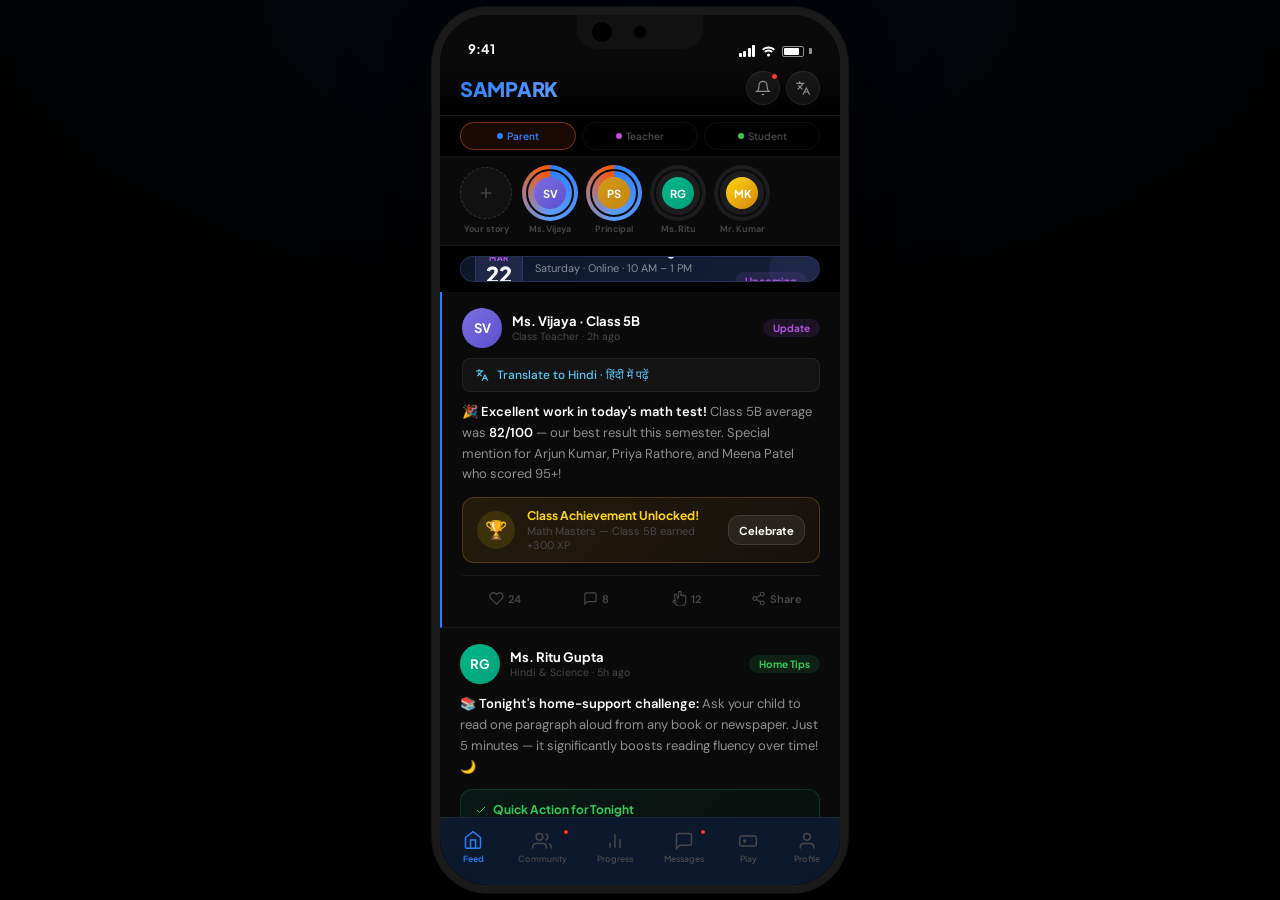
==== commit b2da3b67: "Major redesign: true black + blue theme, Explore Hub with sub-panels for Clubs/Syllabus/Schedule" ====
--- a/index.html
+++ b/index.html
@@ -185,199 +185,113 @@
         </div>
       </div>
     </div>
-    <!-- ═══ COMMUNITY ═══ -->
+    <!-- ═══ EXPLORE ═══ -->
     <div class="scr" id="s-comm">
-      <!-- HERO HEADER WITH FILTERS -->
       <div class="comm-hero">
-        <h2>School Life 🎓</h2>
-        <p>Events, clubs, competitions &amp; more</p>
-        <div class="cat-pills">
-          <div class="cpill active" onclick="filterComm(this,'all')">All</div>
-          <div class="cpill" onclick="filterComm(this,'events')">📅 Events</div>
-          <div class="cpill" onclick="filterComm(this,'sports')">⚽ Sports</div>
-          <div class="cpill" onclick="filterComm(this,'arts')">🎨 Arts</div>
-          <div class="cpill" onclick="filterComm(this,'clubs')">🤝 Clubs</div>
-          <div class="cpill" onclick="filterComm(this,'compete')">🏆 Compete</div>
-        </div>
-      </div>
-
-      <!-- FEATURED EVENTS HORIZONTAL SCROLL -->
-      <div class="sechdr"><h3>Upcoming Events</h3><a onclick="toast('📅','Calendar','Opening full school calendar')">View All</a></div>
-      <div class="ev-scroll">
-
-        <div class="evcard" onclick="rsvpEvent(this,'Drama Fest 2026')">
-          <div class="evcard-img" style="background:linear-gradient(135deg,#4A1580,#8B7FF0)">🎭</div>
-          <div class="evcard-body">
-            <div class="evcard-tag" style="background:var(--pul);color:var(--pu2)">Arts</div>
-            <div class="evcard-title">Drama Fest 2026</div>
-            <div class="evcard-meta"><svg viewBox="0 0 24 24"><rect x="3" y="4" width="18" height="18" rx="2"/><line x1="16" y1="2" x2="16" y2="6"/><line x1="8" y1="2" x2="8" y2="6"/><line x1="3" y1="10" x2="21" y2="10"/></svg> Apr 23 · 4:00 PM · Audi</div>
-            <div class="evcard-foot">
-              <div class="ev-countdown">⏳ 2 days left</div>
-              <button class="btn ev-rsvp bor">RSVP</button>
-            </div>
-          </div>
-        </div>
-
-        <div class="evcard" onclick="rsvpEvent(this,'Annual Dance Show')">
-          <div class="evcard-img" style="background:linear-gradient(135deg,#C24B00,#F4692A)">💃</div>
-          <div class="evcard-body">
-            <div class="evcard-tag" style="background:var(--orl);color:var(--or2)">Dance</div>
-            <div class="evcard-title">Annual Dance Show</div>
-            <div class="evcard-meta"><svg viewBox="0 0 24 24"><rect x="3" y="4" width="18" height="18" rx="2"/><line x1="16" y1="2" x2="16" y2="6"/><line x1="8" y1="2" x2="8" y2="6"/><line x1="3" y1="10" x2="21" y2="10"/></svg> Apr 25 · 10 AM · Hall A</div>
-            <div class="evcard-foot">
-              <div class="ev-countdown">⏳ 4 days left</div>
-              <button class="btn ev-rsvp bor">RSVP</button>
-            </div>
-          </div>
-        </div>
-
-        <div class="evcard" onclick="rsvpEvent(this,'Music Recital')">
-          <div class="evcard-img" style="background:linear-gradient(135deg,#006645,#00C896)">🎵</div>
-          <div class="evcard-body">
-            <div class="evcard-tag" style="background:var(--mnl);color:var(--mn2)">Music</div>
-            <div class="evcard-title">Classical Music Recital</div>
-            <div class="evcard-meta"><svg viewBox="0 0 24 24"><rect x="3" y="4" width="18" height="18" rx="2"/><line x1="16" y1="2" x2="16" y2="6"/><line x1="8" y1="2" x2="8" y2="6"/><line x1="3" y1="10" x2="21" y2="10"/></svg> Apr 26 · 2 PM · Music Room</div>
-            <div class="evcard-foot">
-              <div class="ev-countdown">⏳ 5 days left</div>
-              <button class="btn ev-rsvp bor">RSVP</button>
-            </div>
-          </div>
-        </div>
-
-        <div class="evcard" onclick="rsvpEvent(this,'Science Fair')">
-          <div class="evcard-img" style="background:linear-gradient(135deg,#7A5800,#E8A020)">🔬</div>
-          <div class="evcard-body">
-            <div class="evcard-tag" style="background:var(--gdl);color:var(--gd)">Science</div>
-            <div class="evcard-title">District Science Fair</div>
-            <div class="evcard-meta"><svg viewBox="0 0 24 24"><rect x="3" y="4" width="18" height="18" rx="2"/><line x1="16" y1="2" x2="16" y2="6"/><line x1="8" y1="2" x2="8" y2="6"/><line x1="3" y1="10" x2="21" y2="10"/></svg> May 2 · 9 AM · Grounds</div>
-            <div class="evcard-foot">
-              <div class="ev-countdown">⏳ 11 days left</div>
-              <button class="btn ev-rsvp bor">RSVP</button>
-            </div>
-          </div>
-        </div>
-
-        <div class="evcard" onclick="rsvpEvent(this,'Art Exhibition')">
-          <div class="evcard-img" style="background:linear-gradient(135deg,#5B0096,#9C27B0)">🎨</div>
-          <div class="evcard-body">
-            <div class="evcard-tag" style="background:rgba(156,39,176,.2);color:#CE93D8">Arts</div>
-            <div class="evcard-title">Annual Art Exhibition</div>
-            <div class="evcard-meta"><svg viewBox="0 0 24 24"><rect x="3" y="4" width="18" height="18" rx="2"/><line x1="16" y1="2" x2="16" y2="6"/><line x1="8" y1="2" x2="8" y2="6"/><line x1="3" y1="10" x2="21" y2="10"/></svg> May 10 · 10 AM · Art Gallery</div>
-            <div class="evcard-foot">
-              <div class="ev-countdown">⏳ 19 days left</div>
-              <button class="btn ev-rsvp bor">RSVP</button>
-            </div>
-          </div>
-        </div>
-
-      </div><!-- end ev-scroll -->
-
-      <!-- COMPETITION BANNER -->
-      <div class="slbl">Competitions</div>
-      <div class="comp-banner" onclick="toast('🏆','Inter-School Debate','Registration form sent to your email!')">
-        <div class="chip cpu" style="margin-bottom:8px">🏆 Open Registration</div>
-        <h4>Inter-School Debate Championship</h4>
-        <p>Topic: "AI in Education — Boon or Bane?" · Grades 6–10 eligible · April 28</p>
-        <div class="comp-prizes">
-          <div class="prize"><div class="prize-medal">🥇</div><div class="prize-amt">₹5,000</div><div class="prize-lbl">1st Prize</div></div>
-          <div class="prize"><div class="prize-medal">🥈</div><div class="prize-amt">₹3,000</div><div class="prize-lbl">2nd Prize</div></div>
-          <div class="prize"><div class="prize-medal">🥉</div><div class="prize-amt">₹1,500</div><div class="prize-lbl">3rd Prize</div></div>
-        </div>
-      </div>
-
-      <div class="comp-banner" style="background:linear-gradient(135deg,rgba(240,74,94,.12),rgba(240,74,94,.05));border-color:rgba(240,74,94,.3)" onclick="toast('⚽','Football Tournament','Your team has been registered!')">
-        <div class="chip crd" style="margin-bottom:8px">⚽ Sports</div>
-        <h4>Inter-School Football Tournament</h4>
-        <p>5 schools competing · April 28, 9 AM · School Grounds</p>
-        <div class="comp-prizes">
-          <div class="prize"><div class="prize-medal">🏆</div><div class="prize-amt">Trophy</div><div class="prize-lbl">Winners</div></div>
-          <div class="prize"><div class="prize-medal">🎖️</div><div class="prize-amt">Medals</div><div class="prize-lbl">Runners Up</div></div>
-          <div class="prize"><div class="prize-medal">🎽</div><div class="prize-amt">Jerseys</div><div class="prize-lbl">Best Player</div></div>
-        </div>
-      </div>
-
-      <!-- CLUBS GRID -->
-      <div class="slbl">Clubs &amp; Extracurriculars</div>
-      <div class="club-grid">
-        <div class="clubcard" onclick="joinClub(this,'🎭 Drama Club')"><div class="club-emoji">🎭</div><div class="club-name">Drama Club</div><div class="club-members">24 members</div><div class="club-tag" style="background:var(--pul);color:var(--pu)">Arts</div></div>
-        <div class="clubcard" onclick="joinClub(this,'💃 Dance Troupe')"><div class="club-emoji">💃</div><div class="club-name">Dance Troupe</div><div class="club-members">18 members</div><div class="club-tag" style="background:var(--orl);color:var(--or)">Dance</div></div>
-        <div class="clubcard" onclick="joinClub(this,'🎵 Music Band')"><div class="club-emoji">🎵</div><div class="club-name">Music Band</div><div class="club-members">12 members</div><div class="club-tag" style="background:var(--mnl);color:var(--mn)">Music</div></div>
-        <div class="clubcard" onclick="joinClub(this,'🔬 Science Club')"><div class="club-emoji">🔬</div><div class="club-name">Science Club</div><div class="club-members">31 members</div><div class="club-tag" style="background:var(--gdl);color:var(--gd)">STEM</div></div>
-        <div class="clubcard" onclick="joinClub(this,'📚 Book Club')"><div class="club-emoji">📚</div><div class="club-name">Book Club</div><div class="club-members">20 members</div><div class="club-tag" style="background:var(--bll);color:var(--bl)">Literary</div></div>
-        <div class="clubcard" onclick="joinClub(this,'⚽ Football Team')"><div class="club-emoji">⚽</div><div class="club-name">Football Team</div><div class="club-members">22 members</div><div class="club-tag" style="background:var(--rdl);color:var(--rd)">Sports</div></div>
-        <div class="clubcard" onclick="joinClub(this,'🎨 Art Club')"><div class="club-emoji">🎨</div><div class="club-name">Art Club</div><div class="club-members">16 members</div><div class="club-tag" style="background:rgba(156,39,176,.15);color:#CE93D8">Creative</div></div>
-        <div class="clubcard" onclick="joinClub(this,'🌿 Eco Warriors')"><div class="club-emoji">🌿</div><div class="club-name">Eco Warriors</div><div class="club-members">28 members</div><div class="club-tag" style="background:var(--mnl);color:var(--mn)">Green</div></div>
-        <div class="clubcard" onclick="joinClub(this,'💻 Coding Club')"><div class="club-emoji">💻</div><div class="club-name">Coding Club</div><div class="club-members">19 members</div><div class="club-tag" style="background:var(--bll);color:var(--bl)">Tech</div></div>
-        <div class="clubcard" onclick="joinClub(this,'🏸 Badminton')"><div class="club-emoji">🏸</div><div class="club-name">Badminton</div><div class="club-members">14 members</div><div class="club-tag" style="background:var(--rdl);color:var(--rd)">Sports</div></div>
-      </div>
-
-      <!-- SCHOOL NOTICES -->
-      <div class="slbl">School Notices</div>
-      <div style="background:var(--s1);border-top:1px solid var(--br);border-bottom:1px solid var(--br);margin-bottom:4px">
-        <div class="notice-item" onclick="toast('📢','Announcement','Early dismissal confirmed — please arrange pickup by 1 PM')">
-          <div class="notice-dot" style="background:var(--rdl)">📢</div>
-          <div class="notice-tx"><h5>Early Dismissal — Friday</h5><p>School closes at 1 PM for Sports Day prep.</p><time>Today</time></div>
-        </div>
-        <div class="notice-item" onclick="toast('💉','Health Camp','Free dental check-up for all students tomorrow')">
-          <div class="notice-dot" style="background:var(--mnl)">💊</div>
-          <div class="notice-tx"><h5>Free Health Camp</h5><p>Dental & vision check-up for all students this Thursday.</p><time>2h ago</time></div>
-        </div>
-        <div class="notice-item" onclick="toast('📖','Exam Schedule','Time table has been emailed to all parents')">
-          <div class="notice-dot" style="background:var(--bll)">📋</div>
-          <div class="notice-tx"><h5>Unit Test Schedule Released</h5><p>Unit Test 3 from May 15–20. Preparation starts now!</p><time>Yesterday</time></div>
-        </div>
-        <div class="notice-item" onclick="toast('🍱','Canteen','New healthy menu available from Monday')">
-          <div class="notice-dot" style="background:var(--gdl)">🍱</div>
-          <div class="notice-tx"><h5>New Canteen Menu</h5><p>Healthy, FSSAI-approved meals from May 1. Check the menu board.</p><time>2 days ago</time></div>
-        </div>
-      </div>
-
-      <!-- POLL -->
-      <div class="pollcard">
-        <div class="pollhdr"><div class="av av32 avt"></div><h4>📊 Best time for Parent-Teacher Meeting?</h4></div>
-        <div class="pollopt" onclick="votePoll(this,'48%','linear-gradient(90deg,var(--or),var(--or2))')"><div class="polloi"><span class="pollol">Saturday morning (10–12 AM)</span><span class="pollop">48%</span></div><div class="pollbg"><div class="pollbf" style="width:48%;background:linear-gradient(90deg,var(--or),var(--or2))"></div></div></div>
-        <div class="pollopt" onclick="votePoll(this,'37%','linear-gradient(90deg,var(--pu),var(--pu2))')"><div class="polloi"><span class="pollol">Weekday evening (6–8 PM)</span><span class="pollop" style="color:var(--pu)">37%</span></div><div class="pollbg"><div class="pollbf" style="width:37%;background:linear-gradient(90deg,var(--pu),var(--pu2))"></div></div></div>
-        <div class="pollopt" onclick="votePoll(this,'15%','var(--s3)')"><div class="polloi"><span class="pollol">Sunday afternoon (2–4 PM)</span><span class="pollop" style="color:var(--tx3)">15%</span></div><div class="pollbg"><div class="pollbf" style="width:15%;background:var(--s3)"></div></div></div>
-        <div class="pollft"><span class="pollvt">124 parents voted · 3 days left</span><span class="chip cbl">Live</span></div>
-      </div>
-
+        <h2>Explore 🎓</h2>
+        <p>Your school, organized</p>
+      </div>
+      <div class="explore-grid">
+        <div class="exp-btn" onclick="openPanel('events')"><div class="exp-ico" style="background:var(--orl)">📅</div><div class="exp-lbl">Events</div></div>
+        <div class="exp-btn" onclick="openPanel('clubs')"><div class="exp-ico" style="background:var(--pul)">🤝</div><div class="exp-lbl">Clubs</div></div>
+        <div class="exp-btn" onclick="openPanel('syllabus')"><div class="exp-ico" style="background:var(--mnl)">📋</div><div class="exp-lbl">Syllabus</div></div>
+        <div class="exp-btn" onclick="openPanel('schedule')"><div class="exp-ico" style="background:var(--gdl)">🗓</div><div class="exp-lbl">Schedule</div></div>
+        <div class="exp-btn" onclick="openPanel('notices')"><div class="exp-ico" style="background:var(--rdl)">📢</div><div class="exp-lbl">Notices</div></div>
+        <div class="exp-btn" onclick="openPanel('compete')"><div class="exp-ico" style="background:var(--bll)">🏆</div><div class="exp-lbl">Compete</div></div>
+        <div class="exp-btn" onclick="openPanel('channels')"><div class="exp-ico" style="background:rgba(255,255,255,.06)">💬</div><div class="exp-lbl">Channels</div></div>
+        <div class="exp-btn" onclick="openPanel('polls')"><div class="exp-ico" style="background:var(--orl)">📊</div><div class="exp-lbl">Polls</div></div>
+        <div class="exp-btn" onclick="toast('🔔','Coming Soon','Gallery launching next week!')"><div class="exp-ico" style="background:var(--pul)">📸</div><div class="exp-lbl">Gallery</div></div>
+      </div>
+      <!-- EVENTS -->
+      <div class="sub-panel" id="panel-events">
+        <div class="sp-hdr"><div class="sp-back" onclick="closePanel('events')"><svg viewBox="0 0 24 24"><polyline points="15 18 9 12 15 6"/></svg></div><h3>Events</h3></div>
+        <div style="padding:16px 20px;display:flex;flex-direction:column;gap:14px">
+          <div class="evcard" style="min-width:100%" onclick="rsvpEvent(this,'Drama Fest')"><div class="evcard-img" style="background:linear-gradient(135deg,#4A1580,#8B7FF0)">🎭</div><div class="evcard-body"><div class="evcard-tag" style="background:var(--pul);color:var(--pu2)">Arts</div><div class="evcard-title">Drama Fest 2026</div><div class="evcard-meta"><svg viewBox="0 0 24 24"><rect x="3" y="4" width="18" height="18" rx="2"/><line x1="16" y1="2" x2="16" y2="6"/><line x1="8" y1="2" x2="8" y2="6"/><line x1="3" y1="10" x2="21" y2="10"/></svg> Apr 23 · 4 PM</div><div class="evcard-foot"><div class="ev-countdown">⏳ 2 days</div><button class="btn ev-rsvp bor">RSVP</button></div></div></div>
+          <div class="evcard" style="min-width:100%" onclick="rsvpEvent(this,'Science Fair')"><div class="evcard-img" style="background:linear-gradient(135deg,#7A5800,#E8A020)">🔬</div><div class="evcard-body"><div class="evcard-tag" style="background:var(--gdl);color:var(--gd)">Science</div><div class="evcard-title">District Science Fair</div><div class="evcard-meta"><svg viewBox="0 0 24 24"><rect x="3" y="4" width="18" height="18" rx="2"/><line x1="16" y1="2" x2="16" y2="6"/><line x1="8" y1="2" x2="8" y2="6"/><line x1="3" y1="10" x2="21" y2="10"/></svg> May 2 · 9 AM</div><div class="evcard-foot"><div class="ev-countdown">⏳ 11 days</div><button class="btn ev-rsvp bor">RSVP</button></div></div></div>
+        </div>
+      </div>
+      <!-- CLUBS -->
+      <div class="sub-panel" id="panel-clubs">
+        <div class="sp-hdr"><div class="sp-back" onclick="closePanel('clubs')"><svg viewBox="0 0 24 24"><polyline points="15 18 9 12 15 6"/></svg></div><h3>Clubs</h3></div>
+        <div class="club-grid" style="padding:16px 20px">
+          <div class="clubcard" onclick="joinClub(this,'Drama Club')"><div class="club-emoji">🎭</div><div class="club-name">Drama Club</div><div class="club-members">24 members</div><div class="club-tag" style="background:var(--pul);color:var(--pu)">Arts</div></div>
+          <div class="clubcard" onclick="joinClub(this,'Science Club')"><div class="club-emoji">🔬</div><div class="club-name">Science Club</div><div class="club-members">31 members</div><div class="club-tag" style="background:var(--gdl);color:var(--gd)">STEM</div></div>
+          <div class="clubcard" onclick="joinClub(this,'Coding Club')"><div class="club-emoji">💻</div><div class="club-name">Coding Club</div><div class="club-members">19 members</div><div class="club-tag" style="background:var(--bll);color:var(--bl)">Tech</div></div>
+          <div class="clubcard" onclick="joinClub(this,'Book Club')"><div class="club-emoji">📚</div><div class="club-name">Book Club</div><div class="club-members">20 members</div><div class="club-tag" style="background:var(--mnl);color:var(--mn)">Literary</div></div>
+          <div class="clubcard" onclick="joinClub(this,'Football')"><div class="club-emoji">⚽</div><div class="club-name">Football</div><div class="club-members">22 members</div><div class="club-tag" style="background:var(--rdl);color:var(--rd)">Sports</div></div>
+          <div class="clubcard" onclick="joinClub(this,'Eco Warriors')"><div class="club-emoji">🌿</div><div class="club-name">Eco Warriors</div><div class="club-members">28 members</div><div class="club-tag" style="background:var(--mnl);color:var(--mn)">Green</div></div>
+        </div>
+      </div>
+      <!-- SYLLABUS -->
+      <div class="sub-panel" id="panel-syllabus">
+        <div class="sp-hdr"><div class="sp-back" onclick="closePanel('syllabus')"><svg viewBox="0 0 24 24"><polyline points="15 18 9 12 15 6"/></svg></div><h3>Syllabus Tracker</h3></div>
+        <div class="syl-item"><div class="syl-ico" style="background:var(--orl)">📐</div><div class="syl-info"><h4>Mathematics</h4><p>Ch 12: Fractions & Decimals</p></div><div class="syl-pct">78%</div></div>
+        <div class="syl-item"><div class="syl-ico" style="background:var(--mnl)">🔬</div><div class="syl-info"><h4>Science</h4><p>Ch 9: Light & Shadows</p></div><div class="syl-pct">65%</div></div>
+        <div class="syl-item"><div class="syl-ico" style="background:var(--pul)">📝</div><div class="syl-info"><h4>English</h4><p>Ch 8: The Kite Maker</p></div><div class="syl-pct">82%</div></div>
+        <div class="syl-item"><div class="syl-ico" style="background:var(--gdl)">🕉</div><div class="syl-info"><h4>Hindi</h4><p>Ch 10: बड़े भाई साहब</p></div><div class="syl-pct">70%</div></div>
+        <div class="syl-item"><div class="syl-ico" style="background:var(--bll)">🌍</div><div class="syl-info"><h4>Social Studies</h4><p>Ch 7: India After Independence</p></div><div class="syl-pct">55%</div></div>
+        <div class="syl-item"><div class="syl-ico" style="background:var(--rdl)">💻</div><div class="syl-info"><h4>Computer Science</h4><p>Ch 5: Intro to HTML</p></div><div class="syl-pct">90%</div></div>
+      </div>
+      <!-- SCHEDULE -->
+      <div class="sub-panel" id="panel-schedule">
+        <div class="sp-hdr"><div class="sp-back" onclick="closePanel('schedule')"><svg viewBox="0 0 24 24"><polyline points="15 18 9 12 15 6"/></svg></div><h3>Class Schedule</h3></div>
+        <div style="padding:16px 20px;display:flex;flex-direction:column;gap:8px">
+          <div class="slbl" style="padding:0 0 4px">Today — Tuesday</div>
+          <div class="syl-item" style="padding:12px;background:var(--s1);border-radius:var(--r12);border:1px solid var(--br)"><div class="syl-ico" style="background:var(--orl)">📐</div><div class="syl-info"><h4>Mathematics</h4><p>8:00 – 8:45 AM · Ms. Vijaya</p></div></div>
+          <div class="syl-item" style="padding:12px;background:var(--s1);border-radius:var(--r12);border:1px solid var(--br)"><div class="syl-ico" style="background:var(--mnl)">🔬</div><div class="syl-info"><h4>Science</h4><p>8:45 – 9:30 AM · Mr. Kumar</p></div></div>
+          <div class="syl-item" style="padding:12px;background:var(--s1);border-radius:var(--r12);border:1px solid var(--br)"><div class="syl-ico" style="background:var(--pul)">📝</div><div class="syl-info"><h4>English</h4><p>9:45 – 10:30 AM · Ms. Sharma</p></div></div>
+          <div class="syl-item" style="padding:12px;background:var(--s1);border-radius:var(--r12);border:1px solid var(--br)"><div class="syl-ico" style="background:var(--gdl)">🕉</div><div class="syl-info"><h4>Hindi</h4><p>10:30 – 11:15 AM · Ms. Ritu</p></div></div>
+          <div class="syl-item" style="padding:12px;background:var(--s1);border-radius:var(--r12);border:1px solid var(--br)"><div class="syl-ico" style="background:var(--rdl)">⚽</div><div class="syl-info"><h4>PE</h4><p>11:30 AM – 12:15 PM · Mr. Singh</p></div></div>
+        </div>
+      </div>
+      <!-- NOTICES -->
+      <div class="sub-panel" id="panel-notices">
+        <div class="sp-hdr"><div class="sp-back" onclick="closePanel('notices')"><svg viewBox="0 0 24 24"><polyline points="15 18 9 12 15 6"/></svg></div><h3>Notices</h3></div>
+        <div class="notice-item" onclick="toast('📢','Alert','Early dismissal confirmed')"><div class="notice-dot" style="background:var(--rdl)">📢</div><div class="notice-tx"><h5>Early Dismissal — Friday</h5><p>School closes at 1 PM.</p><time>Today</time></div></div>
+        <div class="notice-item" onclick="toast('💉','Health','Free check-up tomorrow')"><div class="notice-dot" style="background:var(--mnl)">💊</div><div class="notice-tx"><h5>Free Health Camp</h5><p>Dental & vision check-up Thursday.</p><time>2h ago</time></div></div>
+        <div class="notice-item" onclick="toast('📖','Exams','Emailed to parents')"><div class="notice-dot" style="background:var(--bll)">📋</div><div class="notice-tx"><h5>Unit Test Schedule</h5><p>May 15–20. Prep starts now!</p><time>Yesterday</time></div></div>
+      </div>
+      <!-- COMPETE -->
+      <div class="sub-panel" id="panel-compete">
+        <div class="sp-hdr"><div class="sp-back" onclick="closePanel('compete')"><svg viewBox="0 0 24 24"><polyline points="15 18 9 12 15 6"/></svg></div><h3>Competitions</h3></div>
+        <div style="padding:16px 20px"><div class="comp-banner" onclick="toast('🏆','Debate','Registration sent!')"><div class="chip cpu" style="margin-bottom:8px">🏆 Open</div><h4>Inter-School Debate</h4><p>"AI in Education" · Apr 28</p><div class="comp-prizes"><div class="prize"><div class="prize-medal">🥇</div><div class="prize-amt">₹5,000</div><div class="prize-lbl">1st</div></div><div class="prize"><div class="prize-medal">🥈</div><div class="prize-amt">₹3,000</div><div class="prize-lbl">2nd</div></div><div class="prize"><div class="prize-medal">🥉</div><div class="prize-amt">₹1,500</div><div class="prize-lbl">3rd</div></div></div></div></div>
+      </div>
       <!-- CHANNELS -->
-      <div class="slbl">Channels</div>
-      <div class="chanlist">
-        <div class="chanrow" onclick="openChat()"><div class="chanic" style="background:var(--rdl)">📢</div><div class="chantx"><div class="channm">School Announcements</div><div class="chanpv">Principal: Early dismissal this Friday at 1 PM</div></div><div class="chanmt"><div class="chantm">1d</div><div class="udot"></div></div></div>
-        <div class="chanrow" onclick="openChat()"><div class="chanic" style="background:var(--pul)">📚</div><div class="chantx"><div class="channm">Class 5B Parents</div><div class="chanpv">Ms. Vijaya: Math results are out! 🎉</div></div><div class="chanmt"><div class="chantm">2h</div><div class="udot"></div></div></div>
-        <div class="chanrow" onclick="openChat()"><div class="chanic" style="background:var(--gdl)">🏃</div><div class="chantx"><div class="channm">Sports Day Planning</div><div class="chanpv">Mr. Kumar: Event list confirmed ✓</div></div><div class="chanmt"><div class="chantm">3h</div></div></div>
-        <div class="chanrow" onclick="openChat()"><div class="chanic" style="background:var(--mnl)">🏠</div><div class="chantx"><div class="channm">Home Learning Tips</div><div class="chanpv">Ms. Ritu: Try tonight's read-aloud!</div></div><div class="chanmt"><div class="chantm">5h</div></div></div>
-        <div class="chanrow" onclick="openChat()"><div class="chanic" style="background:var(--bll)">💻</div><div class="chantx"><div class="channm">Coding Club</div><div class="chanpv">Workshop on Scratch this Saturday!</div></div><div class="chanmt"><div class="chantm">1h</div><div class="udot"></div></div></div>
-      </div>
-
-      <!-- WHATSAPP SYNC -->
-      <div class="wasync" style="margin-top:12px">
-        <svg viewBox="0 0 24 24" xmlns="http://www.w3.org/2000/svg" fill="#25D366" style="width:20px;height:20px;flex-shrink:0"><path d="M17.472 14.382c-.297-.149-1.758-.867-2.03-.967-.273-.099-.471-.148-.67.15-.197.297-.767.966-.94 1.164-.173.199-.347.223-.644.075-.297-.15-1.255-.463-2.39-1.475-.883-.788-1.48-1.761-1.653-2.059-.173-.297-.018-.458.13-.606.134-.133.298-.347.446-.52.149-.174.198-.298.298-.497.099-.198.05-.371-.025-.52-.075-.149-.669-1.612-.916-2.207-.242-.579-.487-.5-.669-.51-.173-.008-.371-.01-.57-.01-.198 0-.52.074-.792.372-.272.297-1.04 1.016-1.04 2.479 0 1.462 1.065 2.875 1.213 3.074.149.198 2.096 3.2 5.077 4.487.709.306 1.262.489 1.694.625.712.227 1.36.195 1.871.118.571-.085 1.758-.719 2.006-1.413.248-.694.248-1.289.173-1.413-.074-.124-.272-.198-.57-.347m-5.421 7.403h-.004a9.87 9.87 0 01-5.031-1.378l-.361-.214-3.741.982.998-3.648-.235-.374a9.86 9.86 0 01-1.51-5.26c.001-5.45 4.436-9.884 9.888-9.884 2.64 0 5.122 1.03 6.988 2.898a9.825 9.825 0 012.893 6.994c-.003 5.45-4.437 9.884-9.885 9.884m8.413-18.297A11.815 11.815 0 0012.05 0C5.495 0 .16 5.335.157 11.892c0 2.096.547 4.142 1.588 5.945L.057 24l6.305-1.654a11.882 11.882 0 005.683 1.448h.005c6.554 0 11.89-5.335 11.893-11.893a11.821 11.821 0 00-3.48-8.413z"/></svg>
-        <div><h5>WhatsApp Sync Active</h5><p>Alerts mirrored to +91 98765 43210</p></div>
-        <div class="tgl on" onclick="this.classList.toggle('on');toast('💬','WhatsApp Sync',this.classList.contains('on')?'Enabled':'Paused')"><div class="tglth"></div></div>
-      </div>
-
+      <div class="sub-panel" id="panel-channels">
+        <div class="sp-hdr"><div class="sp-back" onclick="closePanel('channels')"><svg viewBox="0 0 24 24"><polyline points="15 18 9 12 15 6"/></svg></div><h3>Channels</h3></div>
+        <div class="chanlist" style="padding:16px 20px">
+          <div class="chanrow" onclick="openChat()"><div class="chanic" style="background:var(--rdl)">📢</div><div class="chantx"><div class="channm">School Announcements</div><div class="chanpv">Early dismissal Friday</div></div><div class="chanmt"><div class="chantm">1d</div><div class="udot"></div></div></div>
+          <div class="chanrow" onclick="openChat()"><div class="chanic" style="background:var(--pul)">📚</div><div class="chantx"><div class="channm">Class 5B Parents</div><div class="chanpv">Math results out! 🎉</div></div><div class="chanmt"><div class="chantm">2h</div><div class="udot"></div></div></div>
+        </div>
+      </div>
+      <!-- POLLS -->
+      <div class="sub-panel" id="panel-polls">
+        <div class="sp-hdr"><div class="sp-back" onclick="closePanel('polls')"><svg viewBox="0 0 24 24"><polyline points="15 18 9 12 15 6"/></svg></div><h3>Polls</h3></div>
+        <div class="pollcard" style="margin-top:16px"><div class="pollhdr"><h4>📊 Best time for PTM?</h4></div>
+          <div class="pollopt" onclick="votePoll(this,'48%','linear-gradient(90deg,var(--or),var(--or2))')"><div class="polloi"><span class="pollol">Saturday morning</span><span class="pollop">48%</span></div><div class="pollbg"><div class="pollbf" style="width:48%;background:linear-gradient(90deg,var(--or),var(--or2))"></div></div></div>
+          <div class="pollopt" onclick="votePoll(this,'37%','linear-gradient(90deg,var(--pu),var(--pu2))')"><div class="polloi"><span class="pollol">Weekday evening</span><span class="pollop" style="color:var(--pu)">37%</span></div><div class="pollbg"><div class="pollbf" style="width:37%;background:linear-gradient(90deg,var(--pu),var(--pu2))"></div></div></div>
+          <div class="pollft"><span class="pollvt">124 voted · 3 days left</span><span class="chip cbl">Live</span></div>
+        </div>
+      </div>
       <div id="tbc" style="display:none;margin:12px 20px 20px">
-        <div class="dashcard" style="margin:0">
-          <h4>📡 Broadcast to All Class 5B Parents</h4>
+        <div class="dashcard" style="margin:0"><h4>📡 Broadcast</h4>
           <div style="display:grid;grid-template-columns:1fr 1fr;gap:8px">
-            <button class="btn bgh" style="height:36px;font-size:12px" onclick="toast('📤','Broadcast Sent','42 parents notified via app + WhatsApp')">📢 Announce</button>
-            <button class="btn bgh" style="height:36px;font-size:12px" onclick="toast('📊','Poll Created','Live poll sent to parents')">📊 Create Poll</button>
-            <button class="btn bgh" style="height:36px;font-size:12px" onclick="badge('🏅','Class Badge','Awarding class achievement','+100 XP')">🏅 Award XP</button>
-            <button class="btn bor" style="height:36px;font-size:12px" onclick="switchTab('msgs')">🗓️ Schedule PTM</button>
+            <button class="btn bgh" style="height:36px;font-size:12px" onclick="toast('📤','Sent','42 parents notified')">📢 Announce</button>
+            <button class="btn bor" style="height:36px;font-size:12px" onclick="switchTab('msgs')">🗓️ Schedule</button>
           </div>
         </div>
       </div>
       <div style="height:16px"></div>
     </div>
+
+
     <!-- ═══ PROGRESS ═══ -->
     <!-- ═══ PROGRESS ═══ -->
     <div class="scr" id="s-prog">
       <div class="proghero">
         <div class="phTop">
           <div class="lvring">
-            <svg viewBox="0 0 72 72"><circle class="lvbg" cx="36" cy="36" r="32"/><circle class="lvfill" id="lvfill" cx="36" cy="36" r="32" stroke="url(#xpg)" stroke-dashoffset="60"/><defs><linearGradient id="xpg" x1="0%" y1="0%" x2="100%" y2="0%"><stop offset="0%" stop-color="#F4692A"/><stop offset="100%" stop-color="#FF8C52"/></linearGradient></defs></svg>
+            <svg viewBox="0 0 72 72"><circle class="lvbg" cx="36" cy="36" r="32"/><circle class="lvfill" id="lvfill" cx="36" cy="36" r="32" stroke="url(#xpg)" stroke-dashoffset="60"/><defs><linearGradient id="xpg" x1="0%" y1="0%" x2="100%" y2="0%"><stop offset="0%" stop-color="#2D7FF9"/><stop offset="100%" stop-color="#5B9DFF"/></linearGradient></defs></svg>
             <div class="lvinner"><span class="lvnum">7</span><span class="lvlbl">LVL</span></div>
           </div>
           <div class="phInfo">
@@ -632,6 +546,16 @@
           <div class="gc-info"><h4>Quick Math</h4><p>Solve simple equations fast</p></div>
           <div class="gc-play">Play</div>
         </div>
+        <div class="game-card" onclick="openGame('wordle')">
+          <div class="gc-icon" style="background:rgba(139,127,240,.15);color:#A89DF5">📝</div>
+          <div class="gc-info"><h4>Word Guess</h4><p>Guess the 5-letter word in 6 tries</p></div>
+          <div class="gc-play">Play</div>
+        </div>
+        <div class="game-card" onclick="openGame('g2048')">
+          <div class="gc-icon" style="background:rgba(232,160,32,.15);color:#F0B443">🔢</div>
+          <div class="gc-info"><h4>2048 Puzzle</h4><p>Slide and merge tiles to win</p></div>
+          <div class="gc-play">Play</div>
+        </div>
       </div>
 
       <div id="game-memory" style="display:none">
@@ -665,6 +589,37 @@
           <div style="display:grid;grid-template-columns:1fr 1fr;gap:16px" id="mathOpts"></div>
         </div>
       </div>
+
+      <div id="game-wordle" style="display:none">
+        <div style="padding:20px 20px 0;display:flex;align-items:center;gap:10px">
+          <button class="btn bgh" style="height:32px;padding:0 12px" onclick="closeGame()">&larr; Back</button>
+          <div style="flex:1;text-align:right;font-size:14px;font-weight:700" id="wordleStatus">Guess the word!</div>
+        </div>
+        <div style="padding:20px;max-width:300px;margin:0 auto;display:grid;grid-template-rows:repeat(6, 1fr);gap:8px" id="wordleGrid"></div>
+        <div id="wordleKeyboard" style="padding:10px 20px;display:flex;flex-direction:column;gap:6px"></div>
+        <div style="padding:10px 20px"><button class="btn bor" style="width:100%" onclick="initWordle()">Restart Game</button></div>
+      </div>
+
+      <div id="game-g2048" style="display:none">
+        <div style="padding:20px 20px 0;display:flex;align-items:center;gap:10px">
+          <button class="btn bgh" style="height:32px;padding:0 12px" onclick="closeGame()">&larr; Back</button>
+          <div style="flex:1"></div>
+          <div class="chip cor" style="font-size:12px">Score: <span id="score2048" style="margin-left:4px;font-weight:800">0</span></div>
+        </div>
+        <div style="padding:20px;text-align:center">
+          <div id="grid2048" class="grid-2048"></div>
+          <div class="controls-2048">
+            <button class="btn bgh" onclick="move2048('Up')">⬆️</button>
+            <div style="display:flex;justify-content:center;gap:40px;margin:8px 0">
+              <button class="btn bgh" onclick="move2048('Left')">⬅️</button>
+              <button class="btn bgh" onclick="move2048('Right')">➡️</button>
+            </div>
+            <button class="btn bgh" onclick="move2048('Down')">⬇️</button>
+          </div>
+          <button class="btn bor" style="width:100%;margin-top:20px" onclick="init2048()">Restart Game</button>
+        </div>
+      </div>
+
       <div style="height:20px"></div>
     </div>
   </div><!-- end .screens -->
--- a/sampark.css
+++ b/sampark.css
@@ -1,27 +1,27 @@
 *{box-sizing:border-box;margin:0;padding:0;-webkit-tap-highlight-color:transparent}
 :root{
-  --or:#F4692A;--or2:#FF8C52;--orl:rgba(244,105,42,.15);
-  --nv:#0A1628;--s0:#070F1E;--s1:#0D1A2E;--s2:#122038;--s3:#182848;
-  --gd:#E8A020;--gdl:rgba(232,160,32,.15);
-  --mn:#00C896;--mnl:rgba(0,200,150,.15);--mn2:#00EDB0;
-  --pu:#8B7FF0;--pul:rgba(139,127,240,.15);--pu2:#A090FF;
-  --rd:#F04A5E;--rdl:rgba(240,74,94,.15);
-  --bl:#3B9EFF;--bll:rgba(59,158,255,.15);
-  --tx:#EEE9E2;--tx2:#9AA5B4;--tx3:#5A6578;
-  --br:rgba(255,255,255,.08);--br2:rgba(255,255,255,.14);
-  --card:rgba(255,255,255,.05);--card2:rgba(255,255,255,.09);
+  --or:#2D7FF9;--or2:#5B9DFF;--orl:rgba(45,127,249,.12);
+  --nv:#000000;--s0:#000000;--s1:#0A0A0A;--s2:#161616;--s3:#1C1C1E;
+  --gd:#FFD60A;--gdl:rgba(255,214,10,.12);
+  --mn:#34C759;--mnl:rgba(52,199,89,.12);--mn2:#30DB5B;
+  --pu:#AF52DE;--pul:rgba(175,82,222,.12);--pu2:#BF5AF2;
+  --rd:#FF3B30;--rdl:rgba(255,59,48,.12);
+  --bl:#5AC8FA;--bll:rgba(90,200,250,.12);
+  --tx:#FFFFFF;--tx2:#8E8E93;--tx3:#48484A;
+  --br:rgba(255,255,255,.06);--br2:rgba(255,255,255,.10);
+  --card:rgba(255,255,255,.04);--card2:rgba(255,255,255,.07);
   --r4:4px;--r8:8px;--r12:12px;--r16:16px;--r20:20px;--r24:24px;--r99:999px;
   --font:'Plus Jakarta Sans',sans-serif;--fontb:'DM Sans',sans-serif;
 }
-html,body{height:100%;background:#030A14}
+html,body{height:100%;background:#000}
 body{font-family:var(--fontb);color:var(--tx);display:flex;justify-content:center;align-items:center;min-height:100vh;padding:20px;
-background:radial-gradient(ellipse 70% 50% at 50% -10%,rgba(244,105,42,.08),transparent),#030A14}
+background:radial-gradient(ellipse 60% 40% at 50% 0%,rgba(45,127,249,.06),transparent),#000}
 
 /* DEVICE */
-.device{width:400px;height:870px;background:var(--s0);border-radius:48px;overflow:hidden;display:flex;flex-direction:column;position:relative;
-box-shadow:0 0 0 8px #151E2C,0 0 0 9px #0A1020,0 12px 48px rgba(0,0,0,.5),0 48px 96px rgba(0,0,0,.6)}
-.device::before{content:'';position:absolute;top:0;left:50%;transform:translateX(-50%);width:126px;height:34px;background:#1A2030;border-radius:0 0 20px 20px;z-index:100}
-.device::after{content:'';position:absolute;top:11px;left:50%;transform:translateX(-50%);width:12px;height:12px;background:#0A1020;border-radius:50%;z-index:101;box-shadow:-38px 0 0 4px #0A1020}
+.device{width:400px;height:870px;background:#000;border-radius:48px;overflow:hidden;display:flex;flex-direction:column;position:relative;
+box-shadow:0 0 0 8px #1a1a1a,0 0 0 9px #111,0 12px 48px rgba(0,0,0,.7),0 48px 96px rgba(0,0,0,.8)}
+.device::before{content:'';position:absolute;top:0;left:50%;transform:translateX(-50%);width:126px;height:34px;background:#111;border-radius:0 0 20px 20px;z-index:100}
+.device::after{content:'';position:absolute;top:11px;left:50%;transform:translateX(-50%);width:12px;height:12px;background:#000;border-radius:50%;z-index:101;box-shadow:-38px 0 0 4px #000}
 
 /* STATUS */
 .status{height:50px;background:var(--s1);display:flex;align-items:flex-end;justify-content:space-between;padding:0 28px 8px;flex-shrink:0;z-index:10;position:relative}
@@ -447,3 +447,48 @@
 .math-opt:active{transform:scale(.95);background:var(--s2)}
 .math-opt.correct{background:rgba(0,200,150,.1);border-color:var(--mn);color:var(--mn)}
 .math-opt.wrong{background:rgba(240,74,94,.1);border-color:var(--rd);color:var(--rd)}
+
+/* Word Guess */
+.wdl-row{display:grid;grid-template-columns:repeat(5,1fr);gap:8px}
+.wdl-cell{aspect-ratio:1;border:2px solid var(--br);border-radius:var(--r8);display:flex;align-items:center;justify-content:center;font-family:var(--font);font-size:24px;font-weight:800;text-transform:uppercase;color:var(--tx)}
+.wdl-cell.correct{background:var(--mn);border-color:var(--mn);color:white}
+.wdl-cell.present{background:var(--or);border-color:var(--or);color:white}
+.wdl-cell.absent{background:var(--s3);border-color:var(--s3);color:var(--tx3)}
+.wdl-keyrow{display:flex;gap:6px;justify-content:center}
+.wdl-key{flex:1;height:44px;border-radius:var(--r8);background:var(--s1);border:1px solid var(--br);font-family:var(--fontb);font-weight:700;font-size:13px;color:var(--tx);cursor:pointer;display:flex;align-items:center;justify-content:center}
+.wdl-key:active{transform:scale(.95)}
+.wdl-key.correct{background:var(--mn);border-color:var(--mn);color:white}
+.wdl-key.present{background:var(--or);border-color:var(--or);color:white}
+.wdl-key.absent{background:var(--s3);border-color:var(--s3);color:var(--tx3)}
+
+/* 2048 */
+.grid-2048{display:grid;grid-template-columns:repeat(4,1fr);gap:8px;background:rgba(255,255,255,.05);padding:8px;border-radius:var(--r12);aspect-ratio:1;margin:0 auto;max-width:280px}
+.cell-2048{background:rgba(0,0,0,.3);border-radius:var(--r8);display:flex;align-items:center;justify-content:center;font-family:var(--font);font-size:20px;font-weight:800;color:white;transition:transform .1s, background .2s}
+.t2{background:#2A3648}.t4{background:#3B4B63}.t8{background:#F4692A}.t16{background:#E8A020}.t32{background:#00C896}.t64{background:#00A07A}.t128{background:#8B7FF0}.t256{background:#6054CC}.t512{background:#D4A020}.t1024{background:#C24B00}.t2048{background:#FFD700;color:#000;box-shadow:0 0 10px #FFD700}
+.controls-2048{margin-top:16px}
+.controls-2048 .btn{width:48px;height:48px;font-size:20px;padding:0;border-radius:var(--r12)}
+
+/* EXPLORE HUB */
+.explore-grid{display:grid;grid-template-columns:repeat(3,1fr);gap:12px;padding:16px 20px}
+.exp-btn{background:var(--s1);border:1px solid var(--br);border-radius:var(--r16);padding:16px 8px;display:flex;flex-direction:column;align-items:center;gap:8px;cursor:pointer;transition:all .2s}
+.exp-btn:active{transform:scale(.95);background:var(--s2)}
+.exp-ico{width:44px;height:44px;border-radius:var(--r12);display:flex;align-items:center;justify-content:center;font-size:22px}
+.exp-lbl{font-family:var(--font);font-size:11px;font-weight:700;color:var(--tx2);text-align:center}
+
+/* SUB-PANELS */
+.sub-panel{position:absolute;inset:0;background:var(--s0);z-index:50;display:none;flex-direction:column;overflow-y:auto;scrollbar-width:none;animation:sIn .28s ease}
+.sub-panel.open{display:flex}
+.sub-panel::-webkit-scrollbar{display:none}
+.sp-hdr{padding:16px 20px;display:flex;align-items:center;gap:12px;border-bottom:1px solid var(--br);position:sticky;top:0;background:var(--s0);z-index:5}
+.sp-hdr h3{font-family:var(--font);font-size:17px;font-weight:800;color:var(--tx);flex:1}
+.sp-back{width:32px;height:32px;border-radius:var(--r99);background:var(--card2);border:1px solid var(--br);display:flex;align-items:center;justify-content:center;cursor:pointer;flex-shrink:0}
+.sp-back svg{width:16px;height:16px;stroke:var(--tx);fill:none;stroke-width:2}
+
+/* SYLLABUS */
+.syl-item{padding:14px 20px;border-bottom:1px solid var(--br);display:flex;align-items:center;gap:12px;cursor:pointer}
+.syl-item:active{background:var(--s1)}
+.syl-ico{width:40px;height:40px;border-radius:var(--r12);display:flex;align-items:center;justify-content:center;font-size:18px;flex-shrink:0}
+.syl-info{flex:1}
+.syl-info h4{font-family:var(--font);font-size:14px;font-weight:700;color:var(--tx);margin-bottom:2px}
+.syl-info p{font-size:12px;color:var(--tx3)}
+.syl-pct{font-family:var(--font);font-size:12px;font-weight:800;color:var(--mn)}
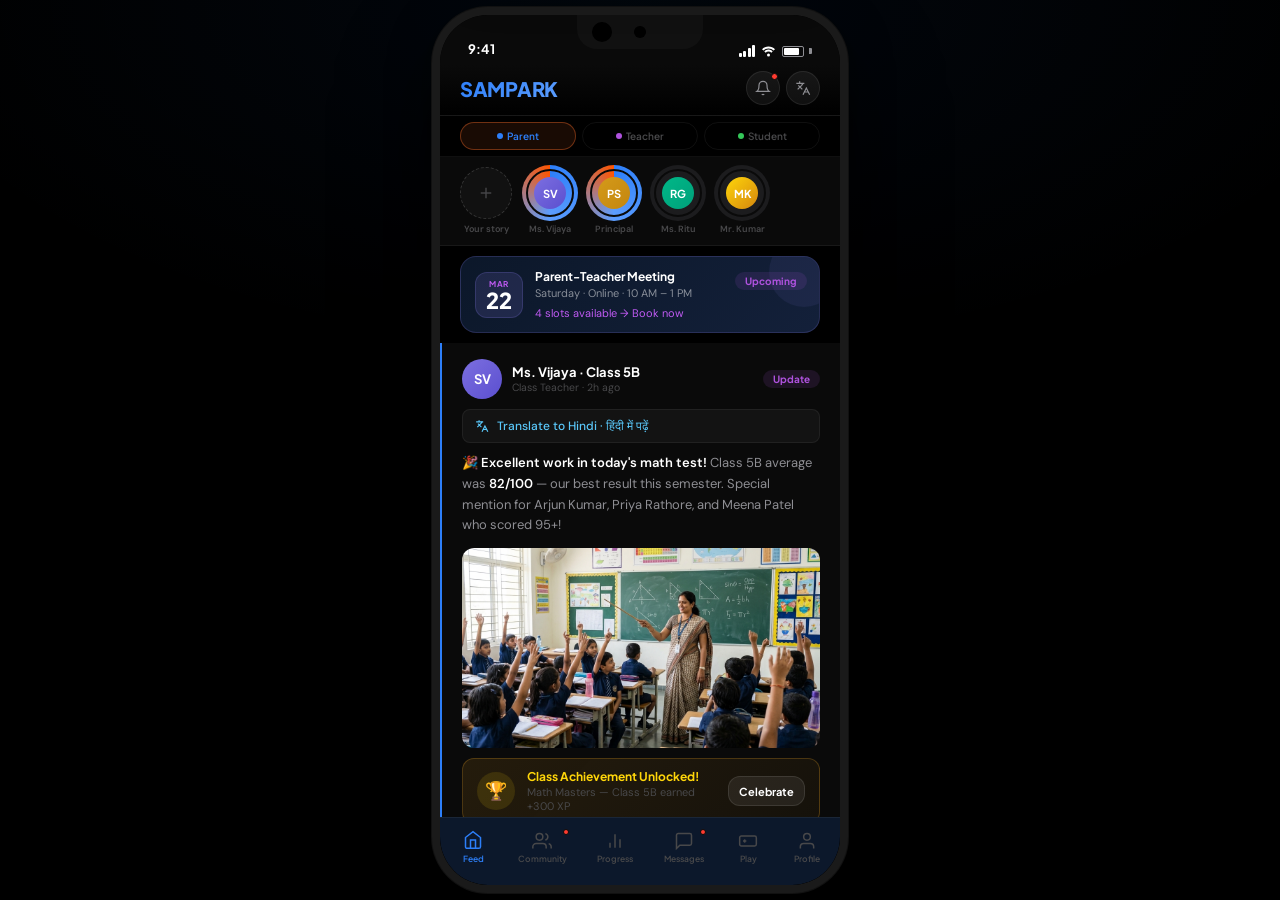
==== commit 9608dfa1: "Add school features, photos, teacher portal, fix overlays - Added 9 new Explore panels: Fees, Report" ====
--- a/index.html
+++ b/index.html
@@ -9,6 +9,8 @@
 </head>
 <body>
 
+<!-- DEVICE -->
+<div class="device">
 <!-- TOAST -->
 <div class="toast" id="toast">
   <div class="toasticon" id="ti">🏆</div>
@@ -76,8 +78,6 @@
   <div class="notifitem" onclick="closeNotif()"><div class="notiftico" style="background:var(--gdl)">🔥</div><div class="notifbdy"><h5>7-Day Streak!</h5><p>You've been active 7 days in a row +50 XP</p><time>2 days ago</time></div></div>
 </div>
 
-<!-- DEVICE -->
-<div class="device">
   <div class="status">
     <span class="st">9:41</span>
     <div style="display:flex;gap:6px;align-items:center">
@@ -108,10 +108,10 @@
     <div class="scr active" id="s-feed">
       <div class="stbar">
         <div class="stit"><div class="stadd" onclick="toast('📷','Add Story','Camera opening...')"><svg viewBox="0 0 24 24"><line x1="12" y1="5" x2="12" y2="19"/><line x1="5" y1="12" x2="19" y2="12"/></svg></div><span class="stnm">Your story</span></div>
-        <div class="stit" onclick="openStory('SV','Ms. Vijaya','2h ago','📸','Class 5B Math Results 🎉','Class average 82/100 — our best this semester!')"><div class="string live"><div class="stinner"><div class="av av32 avt">SV</div></div></div><span class="stnm">Ms. Vijaya</span></div>
-        <div class="stit" onclick="openStory('PS','Principal','5h ago','🏫','Important Notice 📢','School closes 1 PM Friday for Sports Day prep!')"><div class="string live"><div class="stinner"><div class="av av32 ava">PS</div></div></div><span class="stnm">Principal</span></div>
-        <div class="stit" onclick="openStory('RG','Ms. Ritu','1d ago','📚','Home Reading Tip 📖','5 mins read-aloud nightly boosts fluency by 40%')"><div class="string seen"><div class="stinner"><div class="av av32 avs">RG</div></div></div><span class="stnm">Ms. Ritu</span></div>
-        <div class="stit" onclick="openStory('MK','Mr. Kumar','2d ago','🔬','Science Project 🧪','Submissions due this Friday — great work class!')"><div class="string seen"><div class="stinner"><div class="av av32 avt" style="background:linear-gradient(135deg,var(--gd),#D4860E)">MK</div></div></div><span class="stnm">Mr. Kumar</span></div>
+        <div class="stit" onclick="openStory('SV','Ms. Vijaya','2h ago','📸','Class 5B Math Results 🎉','Class average 82/100 — our best this semester!','img_math.png')"><div class="string live"><div class="stinner"><div class="av av32 avt">SV</div></div></div><span class="stnm">Ms. Vijaya</span></div>
+        <div class="stit" onclick="openStory('PS','Principal','5h ago','🏫','Annual Sports Day 🏆','Sports Day prep in full swing — parents welcome!','img_sports.png')"><div class="string live"><div class="stinner"><div class="av av32 ava">PS</div></div></div><span class="stnm">Principal</span></div>
+        <div class="stit" onclick="openStory('RG','Ms. Ritu','1d ago','📚','Book Fair Coming! 📖','500+ books at Scholastic Book Fair — May 18-20!','img_bookfair.png')"><div class="string seen"><div class="stinner"><div class="av av32 avs">RG</div></div></div><span class="stnm">Ms. Ritu</span></div>
+        <div class="stit" onclick="openStory('MK','Mr. Kumar','2d ago','🔬','Science Project 🧪','Students building amazing solar system models!','img_science.png')"><div class="string seen"><div class="stinner"><div class="av av32 avt" style="background:linear-gradient(135deg,var(--gd),#D4860E)">MK</div></div></div><span class="stnm">Mr. Kumar</span></div>
       </div>
       <div class="evbanner" onclick="switchTab('msgs')">
         <div class="evdt"><div class="evm">Mar</div><div class="evd">22</div></div>
@@ -142,6 +142,7 @@
           <span>Translate to Hindi · हिंदी में पढ़ें</span>
         </div>
         <div class="pbody">🎉 <strong>Excellent work in today's math test!</strong> Class 5B average was <strong>82/100</strong> — our best result this semester. Special mention for Arjun Kumar, Priya Rathore, and Meena Patel who scored 95+!</div>
+        <img class="pimg" src="img_math.png" alt="Math class">
         <div class="xpembed">
           <div class="xpei">🏆</div>
           <div class="xpet"><h5>Class Achievement Unlocked!</h5><p>Math Masters — Class 5B earned +300 XP</p></div>
@@ -183,6 +184,217 @@
           <div class="abtn" onclick="switchTab('comm')"><svg viewBox="0 0 24 24"><path d="M21 15a2 2 0 0 1-2 2H7l-4 4V5a2 2 0 0 1 2-2h14a2 2 0 0 1 2 2z"/></svg><span>12</span></div>
           <div class="abtn" onclick="toast('📤','Shared!','Sent to WhatsApp')"><svg viewBox="0 0 24 24"><circle cx="18" cy="5" r="3"/><circle cx="6" cy="12" r="3"/><circle cx="18" cy="19" r="3"/><line x1="8.59" y1="13.51" x2="15.42" y2="17.49"/><line x1="15.41" y1="6.51" x2="8.59" y2="10.49"/></svg><span>Share</span></div>
         </div>
+      </div>
+      <!-- NEW POSTS -->
+      <div class="post unread">
+        <div class="phdr">
+          <div class="av av40 avt" style="background:linear-gradient(135deg,var(--gd),#D4860E)">MK</div>
+          <div class="pmeta"><div class="pname">Mr. Kumar · Science</div><div class="psub">Class 5B · 3h ago</div></div>
+          <span class="chip cor">Reminder</span>
+        </div>
+        <div class="pbody">🔬 <strong>Science Project Reminder!</strong> All students must submit their working models by <strong>Friday, May 16</strong>. Topics: Solar System, Water Cycle, or Simple Machines. Parents, please help them with materials — chart paper, thermocol, and glue. 🧪</div>
+        <img class="pimg" src="img_science.png" alt="Science project">
+        <div class="tipcard"><h5><svg width="12" height="12" viewBox="0 0 24 24" fill="none" stroke="currentColor" stroke-width="2"><polyline points="20 6 9 17 4 12"/></svg>Materials Needed</h5><p>Chart paper · Thermocol · Fevicol · Sketch pens · Any recycled items ✓</p></div>
+        <div class="pacts">
+          <div class="abtn" id="lk4" onclick="like('lk4',15)"><svg viewBox="0 0 24 24"><path d="M20.84 4.61a5.5 5.5 0 0 0-7.78 0L12 5.67l-1.06-1.06a5.5 5.5 0 0 0-7.78 7.78l1.06 1.06L12 21.23l7.78-7.78 1.06-1.06a5.5 5.5 0 0 0 0-7.78z"/></svg><span>15</span></div>
+          <div class="abtn" onclick="switchTab('comm')"><svg viewBox="0 0 24 24"><path d="M21 15a2 2 0 0 1-2 2H7l-4 4V5a2 2 0 0 1 2-2h14a2 2 0 0 1 2 2z"/></svg><span>5</span></div>
+          <div class="abtn" onclick="toast('📤','Shared!','Sent to WhatsApp')"><svg viewBox="0 0 24 24"><circle cx="18" cy="5" r="3"/><circle cx="6" cy="12" r="3"/><circle cx="18" cy="19" r="3"/><line x1="8.59" y1="13.51" x2="15.42" y2="17.49"/><line x1="15.41" y1="6.51" x2="8.59" y2="10.49"/></svg><span>Share</span></div>
+        </div>
+      </div>
+      <div class="post">
+        <div class="phdr">
+          <div class="av av40" style="background:linear-gradient(135deg,#2D7FF9,#5B9DFF)">PT</div>
+          <div class="pmeta"><div class="pname">PE Teacher · Sports Dept</div><div class="psub">Physical Education · 6h ago</div></div>
+          <span class="chip cmn">Sports</span>
+        </div>
+        <div class="pbody">🏃 <strong>Annual Sports Day — March 21!</strong> Events include: 100m race, relay, long jump, tug of war, and lemon-spoon race. Students must wear white PT uniform and white shoes. Reporting time: <strong>7:30 AM sharp</strong>. Parents are welcome to attend! 🏆</div>
+        <img class="pimg" src="img_sports.png" alt="Sports day">
+        <div class="pacts">
+          <div class="abtn" id="lk5" onclick="like('lk5',32)"><svg viewBox="0 0 24 24"><path d="M20.84 4.61a5.5 5.5 0 0 0-7.78 0L12 5.67l-1.06-1.06a5.5 5.5 0 0 0-7.78 7.78l1.06 1.06L12 21.23l7.78-7.78 1.06-1.06a5.5 5.5 0 0 0 0-7.78z"/></svg><span>32</span></div>
+          <div class="abtn" onclick="switchTab('comm')"><svg viewBox="0 0 24 24"><path d="M21 15a2 2 0 0 1-2 2H7l-4 4V5a2 2 0 0 1 2-2h14a2 2 0 0 1 2 2z"/></svg><span>9</span></div>
+          <div class="abtn" onclick="toast('📤','Shared!','Sent to WhatsApp')"><svg viewBox="0 0 24 24"><circle cx="18" cy="5" r="3"/><circle cx="6" cy="12" r="3"/><circle cx="18" cy="19" r="3"/><line x1="8.59" y1="13.51" x2="15.42" y2="17.49"/><line x1="15.41" y1="6.51" x2="8.59" y2="10.49"/></svg><span>Share</span></div>
+        </div>
+      </div>
+      <div class="post">
+        <div class="phdr">
+          <div class="av av40 ava">PS</div>
+          <div class="pmeta"><div class="pname">PTA Committee</div><div class="psub">Parent-Teacher Association · 1d ago</div></div>
+          <span class="chip cpu">Meeting</span>
+        </div>
+        <div class="pbody">📋 <strong>PTA Meeting — Saturday, March 22</strong> at 10 AM (Online via Google Meet). Agenda: Summer camp planning, fee structure review, canteen quality feedback, and new library books selection. All parents are requested to attend. Link will be shared on WhatsApp. 🙏</div>
+        <div class="pacts">
+          <div class="abtn" id="lk6" onclick="like('lk6',28)"><svg viewBox="0 0 24 24"><path d="M20.84 4.61a5.5 5.5 0 0 0-7.78 0L12 5.67l-1.06-1.06a5.5 5.5 0 0 0-7.78 7.78l1.06 1.06L12 21.23l7.78-7.78 1.06-1.06a5.5 5.5 0 0 0 0-7.78z"/></svg><span>28</span></div>
+          <div class="abtn" onclick="switchTab('comm')"><svg viewBox="0 0 24 24"><path d="M21 15a2 2 0 0 1-2 2H7l-4 4V5a2 2 0 0 1 2-2h14a2 2 0 0 1 2 2z"/></svg><span>6</span></div>
+          <div class="abtn" onclick="toast('📤','Shared!','Sent to WhatsApp')"><svg viewBox="0 0 24 24"><circle cx="18" cy="5" r="3"/><circle cx="6" cy="12" r="3"/><circle cx="18" cy="19" r="3"/><line x1="8.59" y1="13.51" x2="15.42" y2="17.49"/><line x1="15.41" y1="6.51" x2="8.59" y2="10.49"/></svg><span>Share</span></div>
+        </div>
+      </div>
+      <div class="post">
+        <div class="phdr">
+          <div class="av av40" style="background:linear-gradient(135deg,#FF6B35,#FF9F1C)">CN</div>
+          <div class="pmeta"><div class="pname">Canteen Manager</div><div class="psub">School Canteen · 2d ago</div></div>
+          <span class="chip cgd">Menu</span>
+        </div>
+        <div class="pbody">🍱 <strong>New Canteen Menu!</strong> Starting next week, we're adding healthier options: Brown bread sandwich ₹20, Fruit salad ₹15, Sprouts chaat ₹10, Dal-rice combo ₹25. Also: <strong>No outside food allowed</strong> from April 1 as per school hygiene policy. 🥗</div>
+        <img class="pimg" src="img_canteen.png" alt="Canteen food">
+        <div class="pacts">
+          <div class="abtn" id="lk7" onclick="like('lk7',19)"><svg viewBox="0 0 24 24"><path d="M20.84 4.61a5.5 5.5 0 0 0-7.78 0L12 5.67l-1.06-1.06a5.5 5.5 0 0 0-7.78 7.78l1.06 1.06L12 21.23l7.78-7.78 1.06-1.06a5.5 5.5 0 0 0 0-7.78z"/></svg><span>19</span></div>
+          <div class="abtn" onclick="switchTab('comm')"><svg viewBox="0 0 24 24"><path d="M21 15a2 2 0 0 1-2 2H7l-4 4V5a2 2 0 0 1 2-2h14a2 2 0 0 1 2 2z"/></svg><span>14</span></div>
+          <div class="abtn" onclick="toast('📤','Shared!','Sent to WhatsApp')"><svg viewBox="0 0 24 24"><circle cx="18" cy="5" r="3"/><circle cx="6" cy="12" r="3"/><circle cx="18" cy="19" r="3"/><line x1="8.59" y1="13.51" x2="15.42" y2="17.49"/><line x1="15.41" y1="6.51" x2="8.59" y2="10.49"/></svg><span>Share</span></div>
+        </div>
+      </div>
+      <div class="post" style="margin-bottom:8px">
+        <div class="phdr">
+          <div class="av av40 avs">RG</div>
+          <div class="pmeta"><div class="pname">Ms. Ritu Gupta · Hindi</div><div class="psub">Hindi Teacher · 3d ago</div></div>
+          <span class="chip cor">Homework</span>
+        </div>
+        <div class="pbody">📖 <strong>Hindi Sulekh (Handwriting) Practice:</strong> Please ensure your child writes <strong>one page of Hindi cursive</strong> daily. Good handwriting earns bonus XP! Also, the Hindi poem recitation competition is on <strong>March 25</strong> — topic: "Mera Bharat Mahan". 🇮🇳</div>
+        <div class="xpembed">
+          <div class="xpei">📝</div>
+          <div class="xpet"><h5>Daily Writing Challenge</h5><p>Complete 1 page Hindi sulekh for +20 XP daily</p></div>
+          <button class="btn bgh" style="height:30px;padding:0 10px;font-size:11px;flex-shrink:0" onclick="toast('✅','Logged!','Today\'s writing practice marked complete · +20 XP')">Done ✓</button>
+        </div>
+        <div class="pacts">
+          <div class="abtn" id="lk8" onclick="like('lk8',22)"><svg viewBox="0 0 24 24"><path d="M20.84 4.61a5.5 5.5 0 0 0-7.78 0L12 5.67l-1.06-1.06a5.5 5.5 0 0 0-7.78 7.78l1.06 1.06L12 21.23l7.78-7.78 1.06-1.06a5.5 5.5 0 0 0 0-7.78z"/></svg><span>22</span></div>
+          <div class="abtn" onclick="switchTab('comm')"><svg viewBox="0 0 24 24"><path d="M21 15a2 2 0 0 1-2 2H7l-4 4V5a2 2 0 0 1 2-2h14a2 2 0 0 1 2 2z"/></svg><span>4</span></div>
+          <div class="abtn" onclick="toast('📤','Shared!','Sent to WhatsApp')"><svg viewBox="0 0 24 24"><circle cx="18" cy="5" r="3"/><circle cx="6" cy="12" r="3"/><circle cx="18" cy="19" r="3"/><line x1="8.59" y1="13.51" x2="15.42" y2="17.49"/><line x1="15.41" y1="6.51" x2="8.59" y2="10.49"/></svg><span>Share</span></div>
+        </div>
+      </div>
+      <div class="post unread">
+        <div class="phdr">
+          <div class="av av40" style="background:linear-gradient(135deg,#AF52DE,#DA70D6)">LB</div>
+          <div class="pmeta"><div class="pname">School Library</div><div class="psub">Librarian · Ms. Meera · 4h ago</div></div>
+          <span class="chip cpu">New</span>
+        </div>
+        <div class="pbody">📚 <strong>Annual Book Fair — May 18-20!</strong> Over 500 books from Scholastic, National Book Trust, and CBT. Special discounts for students: 20% off on all fiction, 30% off on reference books. Each student gets a ₹100 book voucher from school. Don't miss it! 📖✨</div>
+        <img class="pimg" src="img_bookfair.png" alt="Book fair">
+        <div class="pacts">
+          <div class="abtn" id="lk9" onclick="like('lk9',35)"><svg viewBox="0 0 24 24"><path d="M20.84 4.61a5.5 5.5 0 0 0-7.78 0L12 5.67l-1.06-1.06a5.5 5.5 0 0 0-7.78 7.78l1.06 1.06L12 21.23l7.78-7.78 1.06-1.06a5.5 5.5 0 0 0 0-7.78z"/></svg><span>35</span></div>
+          <div class="abtn" onclick="switchTab('comm')"><svg viewBox="0 0 24 24"><path d="M21 15a2 2 0 0 1-2 2H7l-4 4V5a2 2 0 0 1 2-2h14a2 2 0 0 1 2 2z"/></svg><span>7</span></div>
+          <div class="abtn" onclick="toast('📤','Shared!','Sent to WhatsApp')"><svg viewBox="0 0 24 24"><circle cx="18" cy="5" r="3"/><circle cx="6" cy="12" r="3"/><circle cx="18" cy="19" r="3"/><line x1="8.59" y1="13.51" x2="15.42" y2="17.49"/><line x1="15.41" y1="6.51" x2="8.59" y2="10.49"/></svg><span>Share</span></div>
+        </div>
+      </div>
+      <div class="post">
+        <div class="phdr">
+          <div class="av av40" style="background:linear-gradient(135deg,#FF3B30,#FF6961)">TR</div>
+          <div class="pmeta"><div class="pname">Transport Dept</div><div class="psub">School Administration · 5h ago</div></div>
+          <span class="chip crd">Important</span>
+        </div>
+        <div class="pbody">🚌 <strong>Bus Route 5 — Timing Change!</strong> Due to road construction near Sector 12, Route 5 will now depart <strong>10 minutes earlier (7:00 AM)</strong> from tomorrow. Drop timing remains same. This is effective until June 15. Parents on Route 5, please note. Contact transport desk for queries: 📞 98765-00005</div>
+        <div class="pacts">
+          <div class="abtn" id="lk10" onclick="like('lk10',16)"><svg viewBox="0 0 24 24"><path d="M20.84 4.61a5.5 5.5 0 0 0-7.78 0L12 5.67l-1.06-1.06a5.5 5.5 0 0 0-7.78 7.78l1.06 1.06L12 21.23l7.78-7.78 1.06-1.06a5.5 5.5 0 0 0 0-7.78z"/></svg><span>16</span></div>
+          <div class="abtn" onclick="switchTab('comm')"><svg viewBox="0 0 24 24"><path d="M21 15a2 2 0 0 1-2 2H7l-4 4V5a2 2 0 0 1 2-2h14a2 2 0 0 1 2 2z"/></svg><span>11</span></div>
+          <div class="abtn" onclick="toast('📤','Shared!','Sent to WhatsApp')"><svg viewBox="0 0 24 24"><circle cx="18" cy="5" r="3"/><circle cx="6" cy="12" r="3"/><circle cx="18" cy="19" r="3"/><line x1="8.59" y1="13.51" x2="15.42" y2="17.49"/><line x1="15.41" y1="6.51" x2="8.59" y2="10.49"/></svg><span>Share</span></div>
+        </div>
+      </div>
+      <div class="post">
+        <div class="phdr">
+          <div class="av av40 ava">PS</div>
+          <div class="pmeta"><div class="pname">Exam Controller</div><div class="psub">Examination Dept · 1d ago</div></div>
+          <span class="chip cor">Exam</span>
+        </div>
+        <div class="pbody">📝 <strong>Unit Test 3 — Exam Timetable Released!</strong><br>📐 May 19 (Mon) — Mathematics<br>🔬 May 20 (Tue) — Science<br>📖 May 21 (Wed) — Hindi<br>📝 May 22 (Thu) — English<br>🌍 May 23 (Fri) — Social Studies<br><br>Timing: <strong>9:00 AM – 11:00 AM</strong>. Students must bring their own stationery. No calculators allowed.</div>
+        <img class="pimg" src="img_exam.png" alt="Exam hall">
+        <div class="pacts">
+          <div class="abtn" id="lk11" onclick="like('lk11',38)"><svg viewBox="0 0 24 24"><path d="M20.84 4.61a5.5 5.5 0 0 0-7.78 0L12 5.67l-1.06-1.06a5.5 5.5 0 0 0-7.78 7.78l1.06 1.06L12 21.23l7.78-7.78 1.06-1.06a5.5 5.5 0 0 0 0-7.78z"/></svg><span>38</span></div>
+          <div class="abtn" onclick="switchTab('comm')"><svg viewBox="0 0 24 24"><path d="M21 15a2 2 0 0 1-2 2H7l-4 4V5a2 2 0 0 1 2-2h14a2 2 0 0 1 2 2z"/></svg><span>18</span></div>
+          <div class="abtn" onclick="toast('📤','Shared!','Sent to WhatsApp')"><svg viewBox="0 0 24 24"><circle cx="18" cy="5" r="3"/><circle cx="6" cy="12" r="3"/><circle cx="18" cy="19" r="3"/><line x1="8.59" y1="13.51" x2="15.42" y2="17.49"/><line x1="15.41" y1="6.51" x2="8.59" y2="10.49"/></svg><span>Share</span></div>
+        </div>
+      </div>
+      <div class="post">
+        <div class="phdr">
+          <div class="av av40" style="background:linear-gradient(135deg,#00C896,#34C759)">EC</div>
+          <div class="pmeta"><div class="pname">Eco Club · Green Warriors</div><div class="psub">Student Club · 2d ago</div></div>
+          <span class="chip cmn">Activity</span>
+        </div>
+        <div class="pbody">🌱 <strong>Tree Plantation Drive — May 15!</strong> Every student plants one sapling in the school garden. Saplings provided: Neem, Mango, Peepal, Tulsi. Wear your house t-shirts! Parents who want to donate saplings can contact the Eco Club coordinator. Let's make our school greener! 🌳💚</div>
+        <img class="pimg" src="img_trees.png" alt="Tree plantation">
+        <div class="xpembed">
+          <div class="xpei">🌱</div>
+          <div class="xpet"><h5>Green Warrior Badge</h5><p>Plant a tree and earn +30 XP!</p></div>
+          <button class="btn bgh" style="height:30px;padding:0 10px;font-size:11px;flex-shrink:0" onclick="toast('🌱','Registered!','You\'re signed up for Tree Plantation Drive · +30 XP')">Join</button>
+        </div>
+        <div class="pacts">
+          <div class="abtn" id="lk12" onclick="like('lk12',45)"><svg viewBox="0 0 24 24"><path d="M20.84 4.61a5.5 5.5 0 0 0-7.78 0L12 5.67l-1.06-1.06a5.5 5.5 0 0 0-7.78 7.78l1.06 1.06L12 21.23l7.78-7.78 1.06-1.06a5.5 5.5 0 0 0 0-7.78z"/></svg><span>45</span></div>
+          <div class="abtn" onclick="switchTab('comm')"><svg viewBox="0 0 24 24"><path d="M21 15a2 2 0 0 1-2 2H7l-4 4V5a2 2 0 0 1 2-2h14a2 2 0 0 1 2 2z"/></svg><span>10</span></div>
+          <div class="abtn" id="cp2" onclick="clap('cp2',20)"><svg viewBox="0 0 24 24"><path d="M14.5 2.5c0-1.1-.9-2-2-2s-2 .9-2 2v7.5L9 12l-1.5-5.5c-.28-1.1-1.4-1.7-2.5-1.4s-1.7 1.4-1.4 2.5L6 17l-1.7-1.7a1.5 1.5 0 0 0-2.1 2.1L6 21.2A7.5 7.5 0 0 0 13.5 24h1a7.5 7.5 0 0 0 7.5-7.5V9a2 2 0 0 0-4 0v-1a2 2 0 0 0-4 0v-.5z"/></svg><span>20</span></div>
+          <div class="abtn" onclick="toast('📤','Shared!','Sent to WhatsApp')"><svg viewBox="0 0 24 24"><circle cx="18" cy="5" r="3"/><circle cx="6" cy="12" r="3"/><circle cx="18" cy="19" r="3"/><line x1="8.59" y1="13.51" x2="15.42" y2="17.49"/><line x1="15.41" y1="6.51" x2="8.59" y2="10.49"/></svg><span>Share</span></div>
+        </div>
+      </div>
+      <div class="post" style="margin-bottom:8px">
+        <div class="phdr">
+          <div class="av av40 avp">SK</div>
+          <div class="pmeta"><div class="pname">Suneeta Kumari (Parent)</div><div class="psub">PTA Member · 3d ago</div></div>
+          <span class="chip cgd">Appreciation</span>
+        </div>
+        <div class="pbody">🙏 <strong>Thank you Ms. Vijaya!</strong> Arjun has improved so much in math this semester — from 65% to 95%! The extra worksheets and daily practice tips really worked. Also grateful to Mr. Kumar for making science fun with hands-on experiments. Our kids are lucky to have such dedicated teachers. 🌟❤️</div>
+        <div class="pacts">
+          <div class="abtn" id="lk13" onclick="like('lk13',52)"><svg viewBox="0 0 24 24"><path d="M20.84 4.61a5.5 5.5 0 0 0-7.78 0L12 5.67l-1.06-1.06a5.5 5.5 0 0 0-7.78 7.78l1.06 1.06L12 21.23l7.78-7.78 1.06-1.06a5.5 5.5 0 0 0 0-7.78z"/></svg><span>52</span></div>
+          <div class="abtn" onclick="switchTab('comm')"><svg viewBox="0 0 24 24"><path d="M21 15a2 2 0 0 1-2 2H7l-4 4V5a2 2 0 0 1 2-2h14a2 2 0 0 1 2 2z"/></svg><span>8</span></div>
+          <div class="abtn" id="cp3" onclick="clap('cp3',34)"><svg viewBox="0 0 24 24"><path d="M14.5 2.5c0-1.1-.9-2-2-2s-2 .9-2 2v7.5L9 12l-1.5-5.5c-.28-1.1-1.4-1.7-2.5-1.4s-1.7 1.4-1.4 2.5L6 17l-1.7-1.7a1.5 1.5 0 0 0-2.1 2.1L6 21.2A7.5 7.5 0 0 0 13.5 24h1a7.5 7.5 0 0 0 7.5-7.5V9a2 2 0 0 0-4 0v-1a2 2 0 0 0-4 0v-.5z"/></svg><span>34</span></div>
+          <div class="abtn" onclick="toast('📤','Shared!','Sent to WhatsApp')"><svg viewBox="0 0 24 24"><circle cx="18" cy="5" r="3"/><circle cx="6" cy="12" r="3"/><circle cx="18" cy="19" r="3"/><line x1="8.59" y1="13.51" x2="15.42" y2="17.49"/><line x1="15.41" y1="6.51" x2="8.59" y2="10.49"/></svg><span>Share</span></div>
+        </div>
+      </div>
+      <!-- TEACHER FEED -->
+      <div id="t-feed" class="t-section" style="display:none">
+        <!-- Teacher Greeting -->
+        <div class="t-greeting">
+          <div style="display:flex;align-items:center;gap:12px;margin-bottom:14px">
+            <div class="av av52 avt">SV</div>
+            <div style="flex:1"><div style="font-family:var(--font);font-size:16px;font-weight:800;color:var(--tx)">Good Morning, Ms. Vijaya 👋</div><div style="font-size:12px;color:var(--tx3);margin-top:2px">Tuesday · Class 5B · 42 Students</div></div>
+          </div>
+          <div class="t-quickstats">
+            <div class="t-qs"><div class="t-qsv" style="color:var(--mn)">38</div><div class="t-qsl">Present</div></div>
+            <div class="t-qs"><div class="t-qsv" style="color:var(--rd)">4</div><div class="t-qsl">Absent</div></div>
+            <div class="t-qs"><div class="t-qsv" style="color:var(--or)">3</div><div class="t-qsl">Late</div></div>
+            <div class="t-qs"><div class="t-qsv" style="color:var(--pu)">5</div><div class="t-qsl">Pending</div></div>
+          </div>
+        </div>
+
+        <!-- Quick Actions -->
+        <div class="slbl">Quick Actions</div>
+        <div class="t-actions">
+          <div class="t-act" onclick="toast('📢','Post Update','Opening composer for 42 parents...')"><div class="t-act-ico" style="background:var(--orl)">📢</div><div class="t-act-lbl">Post Update</div></div>
+          <div class="t-act" onclick="toast('📋','Attendance','Marking attendance for Class 5B...')"><div class="t-act-ico" style="background:var(--mnl)">📋</div><div class="t-act-lbl">Attendance</div></div>
+          <div class="t-act" onclick="toast('📝','Homework','Assigning homework to Class 5B...')"><div class="t-act-ico" style="background:var(--pul)">📝</div><div class="t-act-lbl">Homework</div></div>
+          <div class="t-act" onclick="toast('📊','Grades','Opening gradebook for Class 5B...')"><div class="t-act-ico" style="background:var(--gdl)">📊</div><div class="t-act-lbl">Grades</div></div>
+          <div class="t-act" onclick="toast('📸','Gallery','Upload class photos...')"><div class="t-act-ico" style="background:var(--bll)">📸</div><div class="t-act-lbl">Photos</div></div>
+          <div class="t-act" onclick="toast('🎤','Voice','Record a voice update for parents...')"><div class="t-act-ico" style="background:var(--rdl)">🎤</div><div class="t-act-lbl">Voice Note</div></div>
+        </div>
+
+        <!-- Today's Schedule -->
+        <div class="slbl">Today's Schedule</div>
+        <div class="t-sched-list">
+          <div class="t-sched-row t-sched-now"><div class="t-sched-time">8:00</div><div class="t-sched-dot" style="background:var(--or)"></div><div class="t-sched-info"><div class="t-sched-subj">Mathematics · Class 5B</div><div class="t-sched-room">Room 204 · Ch 12: Fractions</div></div><span class="chip cor" style="font-size:9px">Now</span></div>
+          <div class="t-sched-row"><div class="t-sched-time">9:00</div><div class="t-sched-dot" style="background:var(--pu)"></div><div class="t-sched-info"><div class="t-sched-subj">Mathematics · Class 5A</div><div class="t-sched-room">Room 201 · Ch 11: Geometry</div></div></div>
+          <div class="t-sched-row"><div class="t-sched-time">10:00</div><div class="t-sched-dot" style="background:var(--mn)"></div><div class="t-sched-info"><div class="t-sched-subj">Free Period</div><div class="t-sched-room">Staff Room · Grade papers</div></div></div>
+          <div class="t-sched-row"><div class="t-sched-time">11:00</div><div class="t-sched-dot" style="background:var(--gd)"></div><div class="t-sched-info"><div class="t-sched-subj">Mathematics · Class 4A</div><div class="t-sched-room">Room 108 · Ch 10: Multiplication</div></div></div>
+          <div class="t-sched-row"><div class="t-sched-time">12:00</div><div class="t-sched-dot" style="background:var(--bl)"></div><div class="t-sched-info"><div class="t-sched-subj">Lunch Break</div><div class="t-sched-room">Staff Canteen</div></div></div>
+          <div class="t-sched-row"><div class="t-sched-time">1:00</div><div class="t-sched-dot" style="background:var(--rd)"></div><div class="t-sched-info"><div class="t-sched-subj">Mathematics · Class 6B</div><div class="t-sched-room">Room 301 · Ch 8: Algebra</div></div></div>
+          <div class="t-sched-row"><div class="t-sched-time">2:00</div><div class="t-sched-dot" style="background:var(--pu)"></div><div class="t-sched-info"><div class="t-sched-subj">PTM Meeting · Suneeta K.</div><div class="t-sched-room">Video Call · Google Meet</div></div><span class="chip cpu" style="font-size:9px">PTM</span></div>
+        </div>
+
+        <!-- Pending Tasks -->
+        <div class="slbl">Pending Tasks</div>
+        <div class="t-tasks">
+          <div class="t-task" onclick="toast('📋','Homework','Opening submissions for Class 5B...')"><div class="t-task-ico" style="background:var(--rdl);color:var(--rd)">!</div><div class="t-task-info"><div class="t-task-title">Review 5B Math Homework</div><div class="t-task-sub">28/42 submitted · Due today</div></div><span class="chip crd" style="font-size:9px">Urgent</span></div>
+          <div class="t-task" onclick="toast('💬','Reply','Opening message from Rajesh P...')"><div class="t-task-ico" style="background:var(--orl);color:var(--or)">💬</div><div class="t-task-info"><div class="t-task-title">Reply to Rajesh P.</div><div class="t-task-sub">Asked about Priya's science marks</div></div><span class="chip cor" style="font-size:9px">1h ago</span></div>
+          <div class="t-task" onclick="toast('📊','Grades','Opening Unit Test 2 results...')"><div class="t-task-ico" style="background:var(--pul);color:var(--pu)">📊</div><div class="t-task-info"><div class="t-task-title">Upload Unit Test 2 Results</div><div class="t-task-sub">Class 5A · 38 answer sheets</div></div><span class="chip cpu" style="font-size:9px">By Friday</span></div>
+          <div class="t-task" onclick="toast('📢','Notice','Drafting notice for parents...')"><div class="t-task-ico" style="background:var(--mnl);color:var(--mn)">📢</div><div class="t-task-info"><div class="t-task-title">Send Sports Day Notice</div><div class="t-task-sub">Notify 120+ parents about early pickup</div></div><span class="chip cmn" style="font-size:9px">Tomorrow</span></div>
+          <div class="t-task" onclick="toast('🏆','Badges','Awarding badges to top performers...')"><div class="t-task-ico" style="background:var(--gdl);color:var(--gd)">🏆</div><div class="t-task-info"><div class="t-task-title">Award Math Master Badges</div><div class="t-task-sub">3 students qualified · Arjun, Priya, Meena</div></div><span class="chip cgd" style="font-size:9px">New</span></div>
+        </div>
+
+        <!-- Recent Activity -->
+        <div class="slbl">Your Recent Activity</div>
+        <div class="t-activity">
+          <div class="t-actrow"><div class="t-actdot" style="background:var(--or)"></div><div class="t-actinfo"><span>You shared <strong>Class 5B math results</strong></span><div class="t-actmeta">42 parents notified · 38 read · 2h ago</div></div></div>
+          <div class="t-actrow"><div class="t-actdot" style="background:var(--mn)"></div><div class="t-actinfo"><span>Attendance marked for <strong>Class 5B</strong></span><div class="t-actmeta">38 present, 4 absent · 8:15 AM</div></div></div>
+          <div class="t-actrow"><div class="t-actdot" style="background:var(--pu)"></div><div class="t-actinfo"><span>Awarded <strong>Math Master</strong> badge to Arjun</span><div class="t-actmeta">+150 XP to student · Yesterday</div></div></div>
+          <div class="t-actrow"><div class="t-actdot" style="background:var(--gd)"></div><div class="t-actinfo"><span>Uploaded <strong>Unit Test 1 grades</strong> for 5A</span><div class="t-actmeta">38 students graded · Yesterday</div></div></div>
+          <div class="t-actrow"><div class="t-actdot" style="background:var(--bl)"></div><div class="t-actinfo"><span>Replied to <strong>Suneeta K.</strong> about Arjun</span><div class="t-actmeta">PTM scheduled for Thursday · 2 days ago</div></div></div>
+          <div class="t-actrow"><div class="t-actdot" style="background:var(--rd)"></div><div class="t-actinfo"><span>Sent <strong>Science project reminder</strong> to parents</span><div class="t-actmeta">120 parents notified · 3 days ago</div></div></div>
+        </div>
+        <div style="height:20px"></div>
       </div>
     </div>
     <!-- ═══ EXPLORE ═══ -->
@@ -200,14 +412,26 @@
         <div class="exp-btn" onclick="openPanel('compete')"><div class="exp-ico" style="background:var(--bll)">🏆</div><div class="exp-lbl">Compete</div></div>
         <div class="exp-btn" onclick="openPanel('channels')"><div class="exp-ico" style="background:rgba(255,255,255,.06)">💬</div><div class="exp-lbl">Channels</div></div>
         <div class="exp-btn" onclick="openPanel('polls')"><div class="exp-ico" style="background:var(--orl)">📊</div><div class="exp-lbl">Polls</div></div>
-        <div class="exp-btn" onclick="toast('🔔','Coming Soon','Gallery launching next week!')"><div class="exp-ico" style="background:var(--pul)">📸</div><div class="exp-lbl">Gallery</div></div>
+        <div class="exp-btn" onclick="openPanel('gallery')"><div class="exp-ico" style="background:var(--pul)">📸</div><div class="exp-lbl">Gallery</div></div>
+        <div class="exp-btn" onclick="openPanel('fees')"><div class="exp-ico" style="background:rgba(232,160,32,.12)">💰</div><div class="exp-lbl">Fees</div></div>
+        <div class="exp-btn" onclick="openPanel('report')"><div class="exp-ico" style="background:rgba(90,200,250,.12)">📝</div><div class="exp-lbl">Report Card</div></div>
+        <div class="exp-btn" onclick="openPanel('bus')"><div class="exp-ico" style="background:rgba(255,59,48,.12)">🚌</div><div class="exp-lbl">Bus Track</div></div>
+        <div class="exp-btn" onclick="openPanel('library')"><div class="exp-ico" style="background:rgba(175,82,222,.12)">📚</div><div class="exp-lbl">Library</div></div>
+        <div class="exp-btn" onclick="openPanel('holidays')"><div class="exp-ico" style="background:rgba(52,199,89,.12)">🏖️</div><div class="exp-lbl">Holidays</div></div>
+        <div class="exp-btn" onclick="openPanel('attendance')"><div class="exp-ico" style="background:rgba(45,127,249,.12)">✅</div><div class="exp-lbl">Attendance</div></div>
+        <div class="exp-btn" onclick="openPanel('diary')"><div class="exp-ico" style="background:rgba(255,214,10,.12)">📖</div><div class="exp-lbl">Diary</div></div>
+        <div class="exp-btn" onclick="openPanel('complaint')"><div class="exp-ico" style="background:rgba(255,59,48,.12)">🎫</div><div class="exp-lbl">Complaints</div></div>
       </div>
       <!-- EVENTS -->
       <div class="sub-panel" id="panel-events">
         <div class="sp-hdr"><div class="sp-back" onclick="closePanel('events')"><svg viewBox="0 0 24 24"><polyline points="15 18 9 12 15 6"/></svg></div><h3>Events</h3></div>
         <div style="padding:16px 20px;display:flex;flex-direction:column;gap:14px">
-          <div class="evcard" style="min-width:100%" onclick="rsvpEvent(this,'Drama Fest')"><div class="evcard-img" style="background:linear-gradient(135deg,#4A1580,#8B7FF0)">🎭</div><div class="evcard-body"><div class="evcard-tag" style="background:var(--pul);color:var(--pu2)">Arts</div><div class="evcard-title">Drama Fest 2026</div><div class="evcard-meta"><svg viewBox="0 0 24 24"><rect x="3" y="4" width="18" height="18" rx="2"/><line x1="16" y1="2" x2="16" y2="6"/><line x1="8" y1="2" x2="8" y2="6"/><line x1="3" y1="10" x2="21" y2="10"/></svg> Apr 23 · 4 PM</div><div class="evcard-foot"><div class="ev-countdown">⏳ 2 days</div><button class="btn ev-rsvp bor">RSVP</button></div></div></div>
-          <div class="evcard" style="min-width:100%" onclick="rsvpEvent(this,'Science Fair')"><div class="evcard-img" style="background:linear-gradient(135deg,#7A5800,#E8A020)">🔬</div><div class="evcard-body"><div class="evcard-tag" style="background:var(--gdl);color:var(--gd)">Science</div><div class="evcard-title">District Science Fair</div><div class="evcard-meta"><svg viewBox="0 0 24 24"><rect x="3" y="4" width="18" height="18" rx="2"/><line x1="16" y1="2" x2="16" y2="6"/><line x1="8" y1="2" x2="8" y2="6"/><line x1="3" y1="10" x2="21" y2="10"/></svg> May 2 · 9 AM</div><div class="evcard-foot"><div class="ev-countdown">⏳ 11 days</div><button class="btn ev-rsvp bor">RSVP</button></div></div></div>
+          <div class="evcard" style="min-width:100%" onclick="rsvpEvent(this,'Drama Fest')"><div class="evcard-img" style="background:linear-gradient(135deg,#4A1580,#8B7FF0)">🎭</div><div class="evcard-body"><div class="evcard-tag" style="background:var(--pul);color:var(--pu2)">Arts</div><div class="evcard-title">Drama Fest 2026</div><div class="evcard-meta"><svg viewBox="0 0 24 24"><rect x="3" y="4" width="18" height="18" rx="2"/><line x1="16" y1="2" x2="16" y2="6"/><line x1="8" y1="2" x2="8" y2="6"/><line x1="3" y1="10" x2="21" y2="10"/></svg> Apr 23 · 4 PM · Auditorium</div><div class="evcard-foot"><div class="ev-countdown">⏳ 2 days</div><button class="btn ev-rsvp bor">RSVP</button></div></div></div>
+          <div class="evcard" style="min-width:100%" onclick="rsvpEvent(this,'Annual Dance Show')"><div class="evcard-img" style="background:linear-gradient(135deg,#C24B00,#F4692A)">💃</div><div class="evcard-body"><div class="evcard-tag" style="background:var(--rdl);color:var(--rd)">Dance</div><div class="evcard-title">Annual Dance Show</div><div class="evcard-meta"><svg viewBox="0 0 24 24"><rect x="3" y="4" width="18" height="18" rx="2"/><line x1="16" y1="2" x2="16" y2="6"/><line x1="8" y1="2" x2="8" y2="6"/><line x1="3" y1="10" x2="21" y2="10"/></svg> Apr 25 · 10 AM · Hall A</div><div class="evcard-foot"><div class="ev-countdown">⏳ 4 days</div><button class="btn ev-rsvp bor">RSVP</button></div></div></div>
+          <div class="evcard" style="min-width:100%" onclick="rsvpEvent(this,'Music Recital')"><div class="evcard-img" style="background:linear-gradient(135deg,#006645,#00C896)">🎵</div><div class="evcard-body"><div class="evcard-tag" style="background:var(--mnl);color:var(--mn)">Music</div><div class="evcard-title">Classical Music Recital</div><div class="evcard-meta"><svg viewBox="0 0 24 24"><rect x="3" y="4" width="18" height="18" rx="2"/><line x1="16" y1="2" x2="16" y2="6"/><line x1="8" y1="2" x2="8" y2="6"/><line x1="3" y1="10" x2="21" y2="10"/></svg> Apr 26 · 2 PM · Music Room</div><div class="evcard-foot"><div class="ev-countdown">⏳ 5 days</div><button class="btn ev-rsvp bor">RSVP</button></div></div></div>
+          <div class="evcard" style="min-width:100%" onclick="rsvpEvent(this,'Science Fair')"><div class="evcard-img" style="background:linear-gradient(135deg,#7A5800,#E8A020)">🔬</div><div class="evcard-body"><div class="evcard-tag" style="background:var(--gdl);color:var(--gd)">Science</div><div class="evcard-title">District Science Fair</div><div class="evcard-meta"><svg viewBox="0 0 24 24"><rect x="3" y="4" width="18" height="18" rx="2"/><line x1="16" y1="2" x2="16" y2="6"/><line x1="8" y1="2" x2="8" y2="6"/><line x1="3" y1="10" x2="21" y2="10"/></svg> May 2 · 9 AM · School Grounds</div><div class="evcard-foot"><div class="ev-countdown">⏳ 11 days</div><button class="btn ev-rsvp bor">RSVP</button></div></div></div>
+          <div class="evcard" style="min-width:100%" onclick="rsvpEvent(this,'Art Exhibition')"><div class="evcard-img" style="background:linear-gradient(135deg,#5B0096,#9C27B0)">🎨</div><div class="evcard-body"><div class="evcard-tag" style="background:var(--pul);color:var(--pu)">Arts</div><div class="evcard-title">Annual Art Exhibition</div><div class="evcard-meta"><svg viewBox="0 0 24 24"><rect x="3" y="4" width="18" height="18" rx="2"/><line x1="16" y1="2" x2="16" y2="6"/><line x1="8" y1="2" x2="8" y2="6"/><line x1="3" y1="10" x2="21" y2="10"/></svg> May 10 · 10 AM · Art Gallery</div><div class="evcard-foot"><div class="ev-countdown">⏳ 19 days</div><button class="btn ev-rsvp bor">RSVP</button></div></div></div>
+          <div class="evcard" style="min-width:100%" onclick="rsvpEvent(this,'Sports Day')"><div class="evcard-img" style="background:linear-gradient(135deg,#0A5E30,#34C759)">🏅</div><div class="evcard-body"><div class="evcard-tag" style="background:var(--mnl);color:var(--mn)">Sports</div><div class="evcard-title">Annual Sports Day</div><div class="evcard-meta"><svg viewBox="0 0 24 24"><rect x="3" y="4" width="18" height="18" rx="2"/><line x1="16" y1="2" x2="16" y2="6"/><line x1="8" y1="2" x2="8" y2="6"/><line x1="3" y1="10" x2="21" y2="10"/></svg> May 15 · 8 AM · Main Ground</div><div class="evcard-foot"><div class="ev-countdown">⏳ 24 days</div><button class="btn ev-rsvp bor">RSVP</button></div></div></div>
         </div>
       </div>
       <!-- CLUBS -->
@@ -242,36 +466,198 @@
           <div class="syl-item" style="padding:12px;background:var(--s1);border-radius:var(--r12);border:1px solid var(--br)"><div class="syl-ico" style="background:var(--pul)">📝</div><div class="syl-info"><h4>English</h4><p>9:45 – 10:30 AM · Ms. Sharma</p></div></div>
           <div class="syl-item" style="padding:12px;background:var(--s1);border-radius:var(--r12);border:1px solid var(--br)"><div class="syl-ico" style="background:var(--gdl)">🕉</div><div class="syl-info"><h4>Hindi</h4><p>10:30 – 11:15 AM · Ms. Ritu</p></div></div>
           <div class="syl-item" style="padding:12px;background:var(--s1);border-radius:var(--r12);border:1px solid var(--br)"><div class="syl-ico" style="background:var(--rdl)">⚽</div><div class="syl-info"><h4>PE</h4><p>11:30 AM – 12:15 PM · Mr. Singh</p></div></div>
+          <div class="syl-item" style="padding:12px;background:var(--s1);border-radius:var(--r12);border:1px solid var(--br)"><div class="syl-ico" style="background:var(--bll)">🌍</div><div class="syl-info"><h4>Social Studies</h4><p>12:30 – 1:15 PM · Mr. Verma</p></div></div>
+          <div class="syl-item" style="padding:12px;background:var(--s1);border-radius:var(--r12);border:1px solid var(--br)"><div class="syl-ico" style="background:rgba(255,255,255,.06)">💻</div><div class="syl-info"><h4>Computer Lab</h4><p>1:30 – 2:15 PM · Ms. Mehta</p></div></div>
+          <div class="syl-item" style="padding:12px;background:var(--s1);border-radius:var(--r12);border:1px solid var(--br)"><div class="syl-ico" style="background:var(--gdl)">🎨</div><div class="syl-info"><h4>Art & Craft</h4><p>2:15 – 3:00 PM · Ms. Kapoor</p></div></div>
         </div>
       </div>
       <!-- NOTICES -->
       <div class="sub-panel" id="panel-notices">
         <div class="sp-hdr"><div class="sp-back" onclick="closePanel('notices')"><svg viewBox="0 0 24 24"><polyline points="15 18 9 12 15 6"/></svg></div><h3>Notices</h3></div>
-        <div class="notice-item" onclick="toast('📢','Alert','Early dismissal confirmed')"><div class="notice-dot" style="background:var(--rdl)">📢</div><div class="notice-tx"><h5>Early Dismissal — Friday</h5><p>School closes at 1 PM.</p><time>Today</time></div></div>
-        <div class="notice-item" onclick="toast('💉','Health','Free check-up tomorrow')"><div class="notice-dot" style="background:var(--mnl)">💊</div><div class="notice-tx"><h5>Free Health Camp</h5><p>Dental & vision check-up Thursday.</p><time>2h ago</time></div></div>
-        <div class="notice-item" onclick="toast('📖','Exams','Emailed to parents')"><div class="notice-dot" style="background:var(--bll)">📋</div><div class="notice-tx"><h5>Unit Test Schedule</h5><p>May 15–20. Prep starts now!</p><time>Yesterday</time></div></div>
+        <div class="notice-item" onclick="toast('📢','Alert','Early dismissal confirmed')"><div class="notice-dot" style="background:var(--rdl)">📢</div><div class="notice-tx"><h5>Early Dismissal — Friday</h5><p>School closes at 1 PM for Sports Day prep.</p><time>Today</time></div></div>
+        <div class="notice-item" onclick="toast('💉','Health','Free check-up tomorrow')"><div class="notice-dot" style="background:var(--mnl)">💊</div><div class="notice-tx"><h5>Free Health Camp</h5><p>Dental & vision check-up for all students this Thursday.</p><time>2h ago</time></div></div>
+        <div class="notice-item" onclick="toast('📖','Exams','Emailed to parents')"><div class="notice-dot" style="background:var(--bll)">📋</div><div class="notice-tx"><h5>Unit Test Schedule Released</h5><p>Unit Test 3 from May 15–20. Preparation starts now!</p><time>Yesterday</time></div></div>
+        <div class="notice-item" onclick="toast('🍱','Canteen','New menu from Monday')"><div class="notice-dot" style="background:var(--gdl)">🍱</div><div class="notice-tx"><h5>New Canteen Menu</h5><p>Healthy, FSSAI-approved meals starting May 1.</p><time>2 days ago</time></div></div>
+        <div class="notice-item" onclick="toast('👔','Uniform','New winter uniform details')"><div class="notice-dot" style="background:var(--orl)">👔</div><div class="notice-tx"><h5>Uniform Update</h5><p>New winter uniform samples available at office.</p><time>3 days ago</time></div></div>
+        <div class="notice-item" onclick="toast('📚','Library','New books added this week')"><div class="notice-dot" style="background:var(--pul)">📚</div><div class="notice-tx"><h5>Library — New Arrivals</h5><p>50 new Hindi & English story books added.</p><time>4 days ago</time></div></div>
+        <div class="notice-item" onclick="toast('🚌','Transport','Route 5 timing changed')"><div class="notice-dot" style="background:rgba(255,255,255,.06)">🚌</div><div class="notice-tx"><h5>Bus Route Change</h5><p>Route 5 pickup now 7:15 AM instead of 7:30 AM.</p><time>5 days ago</time></div></div>
       </div>
       <!-- COMPETE -->
       <div class="sub-panel" id="panel-compete">
         <div class="sp-hdr"><div class="sp-back" onclick="closePanel('compete')"><svg viewBox="0 0 24 24"><polyline points="15 18 9 12 15 6"/></svg></div><h3>Competitions</h3></div>
-        <div style="padding:16px 20px"><div class="comp-banner" onclick="toast('🏆','Debate','Registration sent!')"><div class="chip cpu" style="margin-bottom:8px">🏆 Open</div><h4>Inter-School Debate</h4><p>"AI in Education" · Apr 28</p><div class="comp-prizes"><div class="prize"><div class="prize-medal">🥇</div><div class="prize-amt">₹5,000</div><div class="prize-lbl">1st</div></div><div class="prize"><div class="prize-medal">🥈</div><div class="prize-amt">₹3,000</div><div class="prize-lbl">2nd</div></div><div class="prize"><div class="prize-medal">🥉</div><div class="prize-amt">₹1,500</div><div class="prize-lbl">3rd</div></div></div></div></div>
+        <div style="padding:16px 20px;display:flex;flex-direction:column;gap:14px">
+          <div class="comp-banner" onclick="toast('🏆','Debate','Registration sent!')"><div class="chip cpu" style="margin-bottom:8px">🏆 Open Registration</div><h4>Inter-School Debate Championship</h4><p>"AI in Education — Boon or Bane?" · Grades 6–10 · April 28</p><div class="comp-prizes"><div class="prize"><div class="prize-medal">🥇</div><div class="prize-amt">₹5,000</div><div class="prize-lbl">1st Prize</div></div><div class="prize"><div class="prize-medal">🥈</div><div class="prize-amt">₹3,000</div><div class="prize-lbl">2nd Prize</div></div><div class="prize"><div class="prize-medal">🥉</div><div class="prize-amt">₹1,500</div><div class="prize-lbl">3rd Prize</div></div></div></div>
+          <div class="comp-banner" style="background:linear-gradient(135deg,rgba(255,59,48,.12),rgba(255,59,48,.05));border-color:rgba(255,59,48,.3)" onclick="toast('⚽','Football','Team registered!')"><div class="chip crd" style="margin-bottom:8px">⚽ Sports</div><h4>Inter-School Football Tournament</h4><p>5 schools competing · April 28, 9 AM · School Grounds</p><div class="comp-prizes"><div class="prize"><div class="prize-medal">🏆</div><div class="prize-amt">Trophy</div><div class="prize-lbl">Winners</div></div><div class="prize"><div class="prize-medal">🎖️</div><div class="prize-amt">Medals</div><div class="prize-lbl">Runners Up</div></div><div class="prize"><div class="prize-medal">🎽</div><div class="prize-amt">Jerseys</div><div class="prize-lbl">MVP</div></div></div></div>
+          <div class="comp-banner" style="background:linear-gradient(135deg,rgba(52,199,89,.12),rgba(52,199,89,.05));border-color:rgba(52,199,89,.3)" onclick="toast('🧠','Quiz','Register your team!')"><div class="chip cmn" style="margin-bottom:8px">🧠 Academic</div><h4>District Science Quiz</h4><p>Teams of 3 · May 5, 10 AM · Online via Zoom</p><div class="comp-prizes"><div class="prize"><div class="prize-medal">🥇</div><div class="prize-amt">₹10,000</div><div class="prize-lbl">1st Prize</div></div><div class="prize"><div class="prize-medal">🥈</div><div class="prize-amt">₹5,000</div><div class="prize-lbl">2nd Prize</div></div><div class="prize"><div class="prize-medal">📜</div><div class="prize-amt">Certificate</div><div class="prize-lbl">All Teams</div></div></div></div>
+        </div>
       </div>
       <!-- CHANNELS -->
       <div class="sub-panel" id="panel-channels">
         <div class="sp-hdr"><div class="sp-back" onclick="closePanel('channels')"><svg viewBox="0 0 24 24"><polyline points="15 18 9 12 15 6"/></svg></div><h3>Channels</h3></div>
         <div class="chanlist" style="padding:16px 20px">
-          <div class="chanrow" onclick="openChat()"><div class="chanic" style="background:var(--rdl)">📢</div><div class="chantx"><div class="channm">School Announcements</div><div class="chanpv">Early dismissal Friday</div></div><div class="chanmt"><div class="chantm">1d</div><div class="udot"></div></div></div>
-          <div class="chanrow" onclick="openChat()"><div class="chanic" style="background:var(--pul)">📚</div><div class="chantx"><div class="channm">Class 5B Parents</div><div class="chanpv">Math results out! 🎉</div></div><div class="chanmt"><div class="chantm">2h</div><div class="udot"></div></div></div>
+          <div class="chanrow" onclick="openChat()"><div class="chanic" style="background:var(--rdl)">📢</div><div class="chantx"><div class="channm">School Announcements</div><div class="chanpv">Principal: Early dismissal this Friday at 1 PM</div></div><div class="chanmt"><div class="chantm">1d</div><div class="udot"></div></div></div>
+          <div class="chanrow" onclick="openChat()"><div class="chanic" style="background:var(--pul)">📚</div><div class="chantx"><div class="channm">Class 5B Parents</div><div class="chanpv">Ms. Vijaya: Math results are out! 🎉</div></div><div class="chanmt"><div class="chantm">2h</div><div class="udot"></div></div></div>
+          <div class="chanrow" onclick="openChat()"><div class="chanic" style="background:var(--gdl)">🏃</div><div class="chantx"><div class="channm">Sports Day Planning</div><div class="chanpv">Mr. Kumar: Event list confirmed ✓</div></div><div class="chanmt"><div class="chantm">3h</div></div></div>
+          <div class="chanrow" onclick="openChat()"><div class="chanic" style="background:var(--mnl)">🏠</div><div class="chantx"><div class="channm">Home Learning Tips</div><div class="chanpv">Ms. Ritu: Try tonight's read-aloud!</div></div><div class="chanmt"><div class="chantm">5h</div></div></div>
+          <div class="chanrow" onclick="openChat()"><div class="chanic" style="background:var(--bll)">💻</div><div class="chantx"><div class="channm">Coding Club</div><div class="chanpv">Workshop on Scratch this Saturday!</div></div><div class="chanmt"><div class="chantm">1h</div><div class="udot"></div></div></div>
+          <div class="chanrow" onclick="openChat()"><div class="chanic" style="background:var(--orl)">🎭</div><div class="chantx"><div class="channm">Drama Club</div><div class="chanpv">Rehearsals start tomorrow at 3 PM</div></div><div class="chanmt"><div class="chantm">6h</div></div></div>
         </div>
       </div>
       <!-- POLLS -->
       <div class="sub-panel" id="panel-polls">
         <div class="sp-hdr"><div class="sp-back" onclick="closePanel('polls')"><svg viewBox="0 0 24 24"><polyline points="15 18 9 12 15 6"/></svg></div><h3>Polls</h3></div>
-        <div class="pollcard" style="margin-top:16px"><div class="pollhdr"><h4>📊 Best time for PTM?</h4></div>
-          <div class="pollopt" onclick="votePoll(this,'48%','linear-gradient(90deg,var(--or),var(--or2))')"><div class="polloi"><span class="pollol">Saturday morning</span><span class="pollop">48%</span></div><div class="pollbg"><div class="pollbf" style="width:48%;background:linear-gradient(90deg,var(--or),var(--or2))"></div></div></div>
-          <div class="pollopt" onclick="votePoll(this,'37%','linear-gradient(90deg,var(--pu),var(--pu2))')"><div class="polloi"><span class="pollol">Weekday evening</span><span class="pollop" style="color:var(--pu)">37%</span></div><div class="pollbg"><div class="pollbf" style="width:37%;background:linear-gradient(90deg,var(--pu),var(--pu2))"></div></div></div>
-          <div class="pollft"><span class="pollvt">124 voted · 3 days left</span><span class="chip cbl">Live</span></div>
-        </div>
+        <div class="pollcard" style="margin-top:16px"><div class="pollhdr"><h4>📊 Best time for Parent-Teacher Meeting?</h4></div>
+          <div class="pollopt" onclick="votePoll(this,'48%','linear-gradient(90deg,var(--or),var(--or2))')"><div class="polloi"><span class="pollol">Saturday morning (10–12 AM)</span><span class="pollop">48%</span></div><div class="pollbg"><div class="pollbf" style="width:48%;background:linear-gradient(90deg,var(--or),var(--or2))"></div></div></div>
+          <div class="pollopt" onclick="votePoll(this,'37%','linear-gradient(90deg,var(--pu),var(--pu2))')"><div class="polloi"><span class="pollol">Weekday evening (6–8 PM)</span><span class="pollop" style="color:var(--pu)">37%</span></div><div class="pollbg"><div class="pollbf" style="width:37%;background:linear-gradient(90deg,var(--pu),var(--pu2))"></div></div></div>
+          <div class="pollopt" onclick="votePoll(this,'15%','var(--s3)')"><div class="polloi"><span class="pollol">Sunday afternoon (2–4 PM)</span><span class="pollop" style="color:var(--tx3)">15%</span></div><div class="pollbg"><div class="pollbf" style="width:15%;background:var(--s3)"></div></div></div>
+          <div class="pollft"><span class="pollvt">124 parents voted · 3 days left</span><span class="chip cbl">Live</span></div>
+        </div>
+        <div class="pollcard" style="margin-top:12px"><div class="pollhdr"><h4>🎨 Which extracurricular should we add?</h4></div>
+          <div class="pollopt" onclick="votePoll(this,'42%','linear-gradient(90deg,var(--mn),var(--mn2))')"><div class="polloi"><span class="pollol">Robotics & AI Club</span><span class="pollop" style="color:var(--mn)">42%</span></div><div class="pollbg"><div class="pollbf" style="width:42%;background:linear-gradient(90deg,var(--mn),var(--mn2))"></div></div></div>
+          <div class="pollopt" onclick="votePoll(this,'33%','linear-gradient(90deg,var(--or),var(--or2))')"><div class="polloi"><span class="pollol">Photography Class</span><span class="pollop">33%</span></div><div class="pollbg"><div class="pollbf" style="width:33%;background:linear-gradient(90deg,var(--or),var(--or2))"></div></div></div>
+          <div class="pollopt" onclick="votePoll(this,'25%','var(--s3)')"><div class="polloi"><span class="pollol">Yoga & Meditation</span><span class="pollop" style="color:var(--tx3)">25%</span></div><div class="pollbg"><div class="pollbf" style="width:25%;background:var(--s3)"></div></div></div>
+          <div class="pollft"><span class="pollvt">89 parents voted · 5 days left</span><span class="chip cmn">Live</span></div>
+        </div>
+      </div>
+      <!-- GALLERY -->
+      <div class="sub-panel" id="panel-gallery">
+        <div class="sp-hdr"><div class="sp-back" onclick="closePanel('gallery')"><svg viewBox="0 0 24 24"><polyline points="15 18 9 12 15 6"/></svg></div><h3>Photo Gallery</h3></div>
+        <div class="slbl">Recent Events</div>
+        <div class="notice-item" onclick="toast('📸','Opening','Sports Day 2026 album')"><div class="notice-dot" style="background:var(--mnl)">🏅</div><div class="notice-tx"><h5>Annual Sports Day 2026</h5><p>48 photos · March 15</p><time>2 weeks ago</time></div></div>
+        <div class="notice-item" onclick="toast('📸','Opening','Republic Day album')"><div class="notice-dot" style="background:var(--orl)">🇮🇳</div><div class="notice-tx"><h5>Republic Day Celebration</h5><p>32 photos · Jan 26</p><time>3 months ago</time></div></div>
+        <div class="notice-item" onclick="toast('📸','Opening','Science Fair album')"><div class="notice-dot" style="background:var(--bll)">🔬</div><div class="notice-tx"><h5>Science Exhibition</h5><p>56 photos · Feb 10</p><time>2 months ago</time></div></div>
+        <div class="notice-item" onclick="toast('📸','Opening','Annual Day album')"><div class="notice-dot" style="background:var(--pul)">🎭</div><div class="notice-tx"><h5>Annual Day Performance</h5><p>72 photos · Dec 20</p><time>4 months ago</time></div></div>
+        <div class="notice-item" onclick="toast('📸','Opening','Class photos album')"><div class="notice-dot" style="background:var(--gdl)">📷</div><div class="notice-tx"><h5>Class Photos 2025-26</h5><p>15 photos · All classes</p><time>6 months ago</time></div></div>
+      </div>
+      <!-- FEES -->
+      <div class="sub-panel" id="panel-fees">
+        <div class="sp-hdr"><div class="sp-back" onclick="closePanel('fees')"><svg viewBox="0 0 24 24"><polyline points="15 18 9 12 15 6"/></svg></div><h3>Fee Management</h3></div>
+        <div style="padding:16px 20px">
+          <div style="background:linear-gradient(135deg,rgba(52,199,89,.12),rgba(52,199,89,.05));border:1px solid rgba(52,199,89,.25);border-radius:var(--r16);padding:16px;margin-bottom:14px">
+            <div style="display:flex;justify-content:space-between;align-items:center;margin-bottom:8px"><span style="font-family:var(--font);font-size:14px;font-weight:700;color:var(--tx)">Fee Status</span><span class="chip cmn">Paid ✓</span></div>
+            <div style="font-size:12px;color:var(--tx3)">Term 1 (Apr–Sep) · Paid on 15 Apr 2026</div>
+          </div>
+          <div style="background:linear-gradient(135deg,rgba(255,214,10,.12),rgba(255,214,10,.05));border:1px solid rgba(255,214,10,.25);border-radius:var(--r16);padding:16px;margin-bottom:14px">
+            <div style="display:flex;justify-content:space-between;align-items:center;margin-bottom:8px"><span style="font-family:var(--font);font-size:14px;font-weight:700;color:var(--tx)">Term 2 Fee</span><span class="chip cgd">Due Oct 1</span></div>
+            <div style="font-size:24px;font-weight:800;font-family:var(--font);color:var(--gd);margin:8px 0">₹4,500</div>
+            <div style="font-size:11px;color:var(--tx3);margin-bottom:10px">Tuition ₹3,200 + Activity ₹800 + Lab ₹500</div>
+            <button class="btn bor" style="width:100%;height:36px;font-size:12px" onclick="toast('💳','Payment','Opening UPI / payment gateway...')">Pay Now via UPI 💳</button>
+          </div>
+        </div>
+        <div class="slbl">Payment History</div>
+        <div class="notice-item" onclick="toast('🧾','Receipt','Downloading receipt...')"><div class="notice-dot" style="background:var(--mnl)">✅</div><div class="notice-tx"><h5>Term 1 Fee — ₹4,500</h5><p>Paid via UPI · Txn: SAM20260415</p><time>15 Apr 2026</time></div></div>
+        <div class="notice-item" onclick="toast('🧾','Receipt','Downloading receipt...')"><div class="notice-dot" style="background:var(--mnl)">✅</div><div class="notice-tx"><h5>Annual Charges — ₹2,000</h5><p>Paid via Bank Transfer</p><time>5 Apr 2026</time></div></div>
+        <div class="notice-item" onclick="toast('🧾','Receipt','Downloading receipt...')"><div class="notice-dot" style="background:var(--mnl)">✅</div><div class="notice-tx"><h5>Exam Fee — ₹500</h5><p>Paid via Cash at Office</p><time>20 Mar 2026</time></div></div>
+      </div>
+      <!-- REPORT CARD -->
+      <div class="sub-panel" id="panel-report">
+        <div class="sp-hdr"><div class="sp-back" onclick="closePanel('report')"><svg viewBox="0 0 24 24"><polyline points="15 18 9 12 15 6"/></svg></div><h3>Report Card</h3></div>
+        <div style="padding:16px 20px">
+          <div style="background:var(--s1);border:1px solid var(--br);border-radius:var(--r16);padding:16px;margin-bottom:12px;text-align:center">
+            <div style="font-family:var(--font);font-size:16px;font-weight:800;color:var(--tx)">Arjun Kumar · Class 5B</div>
+            <div style="font-size:12px;color:var(--tx3);margin-top:2px">Unit Test 2 · March 2026</div>
+            <div style="font-size:36px;font-weight:800;font-family:var(--font);color:var(--or);margin:12px 0">82%</div>
+            <div style="font-size:11px;color:var(--tx3)">Class Rank: 2nd / 42 students</div>
+          </div>
+        </div>
+        <div class="syl-item"><div class="syl-ico" style="background:var(--orl)">📐</div><div class="syl-info"><h4>Mathematics</h4><p>Unit 2 · Scored 95/100</p></div><div class="syl-pct" style="color:var(--or)">95</div></div>
+        <div class="syl-item"><div class="syl-ico" style="background:var(--mnl)">🔬</div><div class="syl-info"><h4>Science</h4><p>Unit 2 · Scored 82/100</p></div><div class="syl-pct">82</div></div>
+        <div class="syl-item"><div class="syl-ico" style="background:var(--pul)">📝</div><div class="syl-info"><h4>English</h4><p>Unit 2 · Scored 78/100</p></div><div class="syl-pct">78</div></div>
+        <div class="syl-item"><div class="syl-ico" style="background:var(--gdl)">🕉</div><div class="syl-info"><h4>Hindi</h4><p>Unit 2 · Scored 74/100</p></div><div class="syl-pct" style="color:var(--gd)">74</div></div>
+        <div class="syl-item"><div class="syl-ico" style="background:var(--bll)">🌍</div><div class="syl-info"><h4>Social Studies</h4><p>Unit 2 · Scored 80/100</p></div><div class="syl-pct">80</div></div>
+        <div class="syl-item"><div class="syl-ico" style="background:var(--rdl)">💻</div><div class="syl-info"><h4>Computer Science</h4><p>Unit 2 · Scored 98/100</p></div><div class="syl-pct" style="color:var(--or)">98</div></div>
+        <div style="padding:12px 20px"><button class="btn bor" style="width:100%;font-size:12px" onclick="toast('📥','Download','Report card PDF downloading...')">Download PDF Report Card 📥</button></div>
+      </div>
+      <!-- BUS TRACKING -->
+      <div class="sub-panel" id="panel-bus">
+        <div class="sp-hdr"><div class="sp-back" onclick="closePanel('bus')"><svg viewBox="0 0 24 24"><polyline points="15 18 9 12 15 6"/></svg></div><h3>Bus Tracking</h3></div>
+        <div style="padding:16px 20px">
+          <div style="background:linear-gradient(135deg,rgba(45,127,249,.12),rgba(45,127,249,.05));border:1px solid rgba(45,127,249,.25);border-radius:var(--r16);padding:16px;margin-bottom:14px">
+            <div style="display:flex;align-items:center;gap:10px;margin-bottom:8px"><span style="font-size:24px">🚌</span><div><div style="font-family:var(--font);font-size:15px;font-weight:800;color:var(--tx)">Bus Route 5</div><div style="font-size:11px;color:var(--mn)">● On Time · ETA 7:25 AM</div></div></div>
+            <div style="font-size:12px;color:var(--tx3)">Driver: Mr. Ramesh · Ph: +91 98765 11111</div>
+          </div>
+        </div>
+        <div class="slbl">Route Details</div>
+        <div class="notice-item"><div class="notice-dot" style="background:var(--mnl)">🟢</div><div class="notice-tx"><h5>Stop 1 · Sector 12 Gate</h5><p>Pickup: 7:10 AM · Arjun's stop</p><time>0.5 km</time></div></div>
+        <div class="notice-item"><div class="notice-dot" style="background:var(--orl)">🟡</div><div class="notice-tx"><h5>Stop 2 · Market Chowk</h5><p>Pickup: 7:15 AM</p><time>1.2 km</time></div></div>
+        <div class="notice-item"><div class="notice-dot" style="background:var(--orl)">🟡</div><div class="notice-tx"><h5>Stop 3 · Housing Colony</h5><p>Pickup: 7:20 AM</p><time>2.0 km</time></div></div>
+        <div class="notice-item"><div class="notice-dot" style="background:var(--bll)">🏫</div><div class="notice-tx"><h5>School · GPS No. 4</h5><p>Arrival: 7:30 AM</p><time>3.5 km</time></div></div>
+        <div class="slbl">Drop Schedule</div>
+        <div class="notice-item"><div class="notice-dot" style="background:var(--pul)">🏫</div><div class="notice-tx"><h5>School Departure</h5><p>Drop bus leaves at 2:30 PM</p><time>Daily</time></div></div>
+        <div class="notice-item"><div class="notice-dot" style="background:var(--mnl)">🏠</div><div class="notice-tx"><h5>Drop at Sector 12 Gate</h5><p>Expected: 2:50 PM</p><time>Arjun's stop</time></div></div>
+      </div>
+      <!-- LIBRARY -->
+      <div class="sub-panel" id="panel-library">
+        <div class="sp-hdr"><div class="sp-back" onclick="closePanel('library')"><svg viewBox="0 0 24 24"><polyline points="15 18 9 12 15 6"/></svg></div><h3>Library</h3></div>
+        <div class="slbl">Currently Issued</div>
+        <div class="notice-item" onclick="toast('📚','Book','Due in 5 days')"><div class="notice-dot" style="background:var(--orl)">📕</div><div class="notice-tx"><h5>The Story of My Life — Helen Keller</h5><p>Issued: May 5 · Due: May 19</p><time>5 days left</time></div></div>
+        <div class="notice-item" onclick="toast('📚','Book','Due in 12 days')"><div class="notice-dot" style="background:var(--pul)">📗</div><div class="notice-tx"><h5>Panchtantra Ki Kahaniya</h5><p>Issued: May 8 · Due: May 22</p><time>12 days left</time></div></div>
+        <div class="slbl">Reading History</div>
+        <div class="notice-item"><div class="notice-dot" style="background:var(--mnl)">✅</div><div class="notice-tx"><h5>Harry Potter & the Philosopher's Stone</h5><p>Returned on time · Apr 28</p><time>Last month</time></div></div>
+        <div class="notice-item"><div class="notice-dot" style="background:var(--mnl)">✅</div><div class="notice-tx"><h5>Malgudi Days — R.K. Narayan</h5><p>Returned on time · Apr 10</p><time>Last month</time></div></div>
+        <div class="notice-item"><div class="notice-dot" style="background:var(--rdl)">⚠️</div><div class="notice-tx"><h5>Discovery of India — Nehru</h5><p>Returned 3 days late · Fine: ₹15</p><time>2 months ago</time></div></div>
+        <div class="slbl">Library Stats</div>
+        <div style="padding:0 20px 16px;display:flex;gap:8px">
+          <div style="flex:1;background:var(--s1);border:1px solid var(--br);border-radius:var(--r12);padding:12px;text-align:center"><div style="font-size:20px;font-weight:800;font-family:var(--font);color:var(--or)">12</div><div style="font-size:10px;color:var(--tx3)">Books Read</div></div>
+          <div style="flex:1;background:var(--s1);border:1px solid var(--br);border-radius:var(--r12);padding:12px;text-align:center"><div style="font-size:20px;font-weight:800;font-family:var(--font);color:var(--mn)">2</div><div style="font-size:10px;color:var(--tx3)">Currently Issued</div></div>
+          <div style="flex:1;background:var(--s1);border:1px solid var(--br);border-radius:var(--r12);padding:12px;text-align:center"><div style="font-size:20px;font-weight:800;font-family:var(--font);color:var(--rd)">₹15</div><div style="font-size:10px;color:var(--tx3)">Total Fines</div></div>
+        </div>
+      </div>
+      <!-- HOLIDAYS -->
+      <div class="sub-panel" id="panel-holidays">
+        <div class="sp-hdr"><div class="sp-back" onclick="closePanel('holidays')"><svg viewBox="0 0 24 24"><polyline points="15 18 9 12 15 6"/></svg></div><h3>Holiday Calendar</h3></div>
+        <div class="slbl">Upcoming Holidays</div>
+        <div class="notice-item"><div class="notice-dot" style="background:var(--mnl)">🏖️</div><div class="notice-tx"><h5>Summer Vacation</h5><p>May 20 – June 30 · 42 days</p><time>8 days away</time></div></div>
+        <div class="notice-item"><div class="notice-dot" style="background:var(--orl)">🕉</div><div class="notice-tx"><h5>Eid-ul-Adha</h5><p>June 7 · Saturday</p><time>26 days</time></div></div>
+        <div class="notice-item"><div class="notice-dot" style="background:var(--pul)">🇮🇳</div><div class="notice-tx"><h5>Independence Day</h5><p>August 15 · Friday · Flag Hoisting</p><time>3 months</time></div></div>
+        <div class="notice-item"><div class="notice-dot" style="background:var(--gdl)">🪔</div><div class="notice-tx"><h5>Dussehra</h5><p>October 2 · Thursday</p><time>5 months</time></div></div>
+        <div class="notice-item"><div class="notice-dot" style="background:var(--gdl)">🎆</div><div class="notice-tx"><h5>Diwali Break</h5><p>October 20 – 25 · 6 days</p><time>5 months</time></div></div>
+        <div class="notice-item"><div class="notice-dot" style="background:var(--bll)">🎄</div><div class="notice-tx"><h5>Winter Break</h5><p>Dec 25 – Jan 1 · 8 days</p><time>7 months</time></div></div>
+        <div class="notice-item"><div class="notice-dot" style="background:var(--rdl)">🇮🇳</div><div class="notice-tx"><h5>Republic Day</h5><p>January 26 · Monday</p><time>8 months</time></div></div>
+      </div>
+      <!-- ATTENDANCE -->
+      <div class="sub-panel" id="panel-attendance">
+        <div class="sp-hdr"><div class="sp-back" onclick="closePanel('attendance')"><svg viewBox="0 0 24 24"><polyline points="15 18 9 12 15 6"/></svg></div><h3>Attendance</h3></div>
+        <div style="padding:16px 20px">
+          <div style="background:linear-gradient(135deg,rgba(52,199,89,.12),rgba(52,199,89,.05));border:1px solid rgba(52,199,89,.25);border-radius:var(--r16);padding:16px;text-align:center;margin-bottom:14px">
+            <div style="font-size:36px;font-weight:800;font-family:var(--font);color:var(--mn)">94%</div>
+            <div style="font-size:12px;color:var(--tx3);margin-top:4px">Overall Attendance · 198/210 days</div>
+          </div>
+          <div style="display:flex;gap:8px;margin-bottom:14px">
+            <div style="flex:1;background:var(--s1);border:1px solid var(--br);border-radius:var(--r12);padding:10px;text-align:center"><div style="font-size:18px;font-weight:800;font-family:var(--font);color:var(--mn)">198</div><div style="font-size:10px;color:var(--tx3)">Present</div></div>
+            <div style="flex:1;background:var(--s1);border:1px solid var(--br);border-radius:var(--r12);padding:10px;text-align:center"><div style="font-size:18px;font-weight:800;font-family:var(--font);color:var(--rd)">8</div><div style="font-size:10px;color:var(--tx3)">Absent</div></div>
+            <div style="flex:1;background:var(--s1);border:1px solid var(--br);border-radius:var(--r12);padding:10px;text-align:center"><div style="font-size:18px;font-weight:800;font-family:var(--font);color:var(--gd)">4</div><div style="font-size:10px;color:var(--tx3)">Late</div></div>
+          </div>
+        </div>
+        <div class="slbl">This Week</div>
+        <div class="notice-item"><div class="notice-dot" style="background:var(--mnl)">✅</div><div class="notice-tx"><h5>Monday, May 11</h5><p>Present · Arrived 7:25 AM</p></div></div>
+        <div class="notice-item"><div class="notice-dot" style="background:var(--mnl)">✅</div><div class="notice-tx"><h5>Tuesday, May 12</h5><p>Present · Arrived 7:20 AM</p></div></div>
+        <div class="slbl">Recent Absences</div>
+        <div class="notice-item"><div class="notice-dot" style="background:var(--rdl)">❌</div><div class="notice-tx"><h5>Friday, May 2</h5><p>Absent · Reason: Fever (parent notified)</p></div></div>
+        <div class="notice-item"><div class="notice-dot" style="background:var(--rdl)">❌</div><div class="notice-tx"><h5>Thursday, May 1</h5><p>Absent · Reason: Fever (parent notified)</p></div></div>
+        <div style="padding:12px 20px"><button class="btn bgh" style="width:100%;font-size:12px" onclick="toast('📝','Leave','Opening leave application form...')">Apply for Leave 📝</button></div>
+      </div>
+      <!-- DIARY -->
+      <div class="sub-panel" id="panel-diary">
+        <div class="sp-hdr"><div class="sp-back" onclick="closePanel('diary')"><svg viewBox="0 0 24 24"><polyline points="15 18 9 12 15 6"/></svg></div><h3>Student Diary</h3></div>
+        <div class="slbl">Today's Diary</div>
+        <div class="notice-item"><div class="notice-dot" style="background:var(--orl)">📐</div><div class="notice-tx"><h5>Maths Homework</h5><p>Ch 12 Ex 12.3 — Q 1 to 10 · Due tomorrow</p><time>Ms. Vijaya</time></div></div>
+        <div class="notice-item"><div class="notice-dot" style="background:var(--mnl)">🔬</div><div class="notice-tx"><h5>Science — Bring Materials</h5><p>Bring magnifying glass + mirror for light chapter</p><time>Mr. Kumar</time></div></div>
+        <div class="notice-item"><div class="notice-dot" style="background:var(--pul)">📝</div><div class="notice-tx"><h5>English Essay</h5><p>"My Favourite Festival" — 200 words · Due Friday</p><time>Ms. Sharma</time></div></div>
+        <div class="slbl">Teacher Remarks</div>
+        <div class="notice-item"><div class="notice-dot" style="background:var(--gdl)">⭐</div><div class="notice-tx"><h5>Excellent work in Math test!</h5><p>Ms. Vijaya · Scored 95/100 — keep it up!</p><time>Today</time></div></div>
+        <div class="notice-item"><div class="notice-dot" style="background:var(--mnl)">👍</div><div class="notice-tx"><h5>Good participation in Science</h5><p>Mr. Kumar · Active in lab experiment</p><time>Yesterday</time></div></div>
+        <div class="notice-item"><div class="notice-dot" style="background:var(--orl)">📖</div><div class="notice-tx"><h5>Improve Hindi handwriting</h5><p>Ms. Ritu · Practice 1 page daily</p><time>3 days ago</time></div></div>
+      </div>
+      <!-- COMPLAINTS -->
+      <div class="sub-panel" id="panel-complaint">
+        <div class="sp-hdr"><div class="sp-back" onclick="closePanel('complaint')"><svg viewBox="0 0 24 24"><polyline points="15 18 9 12 15 6"/></svg></div><h3>Complaints</h3></div>
+        <div style="padding:16px 20px"><button class="btn bor" style="width:100%;font-size:12px" onclick="toast('🎫','New Ticket','Opening complaint form...')">+ Raise New Complaint 🎫</button></div>
+        <div class="slbl">Your Tickets</div>
+        <div class="notice-item"><div class="notice-dot" style="background:var(--mnl)">✅</div><div class="notice-tx"><h5>Bus late by 20 mins daily</h5><p>Resolved · Route 5 timing adjusted to 7:15 AM</p><time>3 days ago · #TKT-041</time></div></div>
+        <div class="notice-item"><div class="notice-dot" style="background:var(--orl)">🔄</div><div class="notice-tx"><h5>Canteen food quality concern</h5><p>In Progress · Admin is reviewing vendor</p><time>1 week ago · #TKT-038</time></div></div>
+        <div class="notice-item"><div class="notice-dot" style="background:var(--mnl)">✅</div><div class="notice-tx"><h5>Broken bench in Class 5B</h5><p>Resolved · Replaced on April 28</p><time>2 weeks ago · #TKT-035</time></div></div>
+        <div class="notice-item"><div class="notice-dot" style="background:var(--mnl)">✅</div><div class="notice-tx"><h5>Water cooler not working</h5><p>Resolved · Repaired on April 20</p><time>3 weeks ago · #TKT-031</time></div></div>
       </div>
       <div id="tbc" style="display:none;margin:12px 20px 20px">
         <div class="dashcard" style="margin:0"><h4>📡 Broadcast</h4>
@@ -352,6 +738,83 @@
           <div class="engrow"><span class="engnm">Kavita S. (Parent)</span><div class="engbar"><div class="engfill" style="width:18%;background:var(--rd)"></div></div><span class="engpct" style="color:var(--rd)">18%</span></div>
           <button class="btn bgh" style="width:100%;margin-top:10px;height:36px;font-size:12px" onclick="toast('💬','Reminder Sent','Nudge sent to low-engagement parents via WhatsApp')">Send Reminder to Inactive Parents</button>
         </div>
+      </div>
+      <!-- TEACHER PROGRESS -->
+      <div id="t-prog" class="t-section" style="display:none">
+        <!-- Class Overview Hero -->
+        <div class="t-greeting" style="border-bottom:none;padding-bottom:0">
+          <div style="display:flex;align-items:center;gap:12px;margin-bottom:14px">
+            <div class="av av52 avt">SV</div>
+            <div style="flex:1"><div style="font-family:var(--font);font-size:16px;font-weight:800;color:var(--tx)">Class 5B Dashboard 📊</div><div style="font-size:12px;color:var(--tx3);margin-top:2px">Ms. Vijaya Sharma · Mathematics</div></div>
+          </div>
+          <div class="t-quickstats">
+            <div class="t-qs"><div class="t-qsv" style="color:var(--or)">42</div><div class="t-qsl">Students</div></div>
+            <div class="t-qs"><div class="t-qsv" style="color:var(--mn)">82%</div><div class="t-qsl">Class Avg</div></div>
+            <div class="t-qs"><div class="t-qsv" style="color:var(--pu)">94%</div><div class="t-qsl">Attendance</div></div>
+            <div class="t-qs"><div class="t-qsv" style="color:var(--rd)">6</div><div class="t-qsl">At Risk</div></div>
+          </div>
+        </div>
+
+        <!-- Class Performance Chart -->
+        <div class="chartcard" style="margin-top:12px">
+          <div class="charthdr"><h4>Class 5B · Last 7 Test Averages</h4><span class="chip cmn">↑ 8%</span></div>
+          <div class="minichart" id="t-mchart"></div>
+        </div>
+
+        <!-- At-Risk Students -->
+        <div class="slbl">⚠️ At-Risk Students</div>
+        <div class="t-atrisk-list">
+          <div class="t-atrisk" onclick="toast('📞','Call Parent','Calling Kavita S. (Rohit\'s mother)...')"><div class="av av32" style="background:var(--rd)">RS</div><div class="t-atrisk-info"><div class="t-atrisk-name">Rohit Sinha</div><div class="t-atrisk-reason">Score dropped 45% → 32% · Absent 8 days</div></div><span class="chip crd" style="font-size:9px">Critical</span></div>
+          <div class="t-atrisk" onclick="toast('📞','Call Parent','Calling Santosh R. (Anita\'s father)...')"><div class="av av32" style="background:var(--rd)">AD</div><div class="t-atrisk-info"><div class="t-atrisk-name">Anita Devi</div><div class="t-atrisk-reason">No homework in 2 weeks · Score 38%</div></div><span class="chip crd" style="font-size:9px">Critical</span></div>
+          <div class="t-atrisk" onclick="toast('💬','Message','Messaging Deepa M...')"><div class="av av32" style="background:var(--gd)">VG</div><div class="t-atrisk-info"><div class="t-atrisk-name">Varun Gupta</div><div class="t-atrisk-reason">Score declining 72% → 58% · Needs support</div></div><span class="chip cgd" style="font-size:9px">Watch</span></div>
+          <div class="t-atrisk" onclick="toast('💬','Message','Messaging parent...')"><div class="av av32" style="background:var(--gd)">PS</div><div class="t-atrisk-info"><div class="t-atrisk-name">Pooja Sharma</div><div class="t-atrisk-reason">Absent 5 days · Homework missing</div></div><span class="chip cgd" style="font-size:9px">Watch</span></div>
+        </div>
+
+        <!-- Subject-wise Performance -->
+        <div class="slbl">Subject-wise Class Average</div>
+        <div class="t-subj-list">
+          <div class="t-subj-row"><div class="t-subj-ico" style="background:var(--orl)">📐</div><div class="t-subj-info"><div class="t-subj-name">Mathematics</div><div class="t-subj-bar"><div class="t-subj-fill" style="width:82%;background:var(--or)"></div></div></div><div class="t-subj-pct" style="color:var(--or)">82%</div></div>
+          <div class="t-subj-row"><div class="t-subj-ico" style="background:var(--mnl)">🔬</div><div class="t-subj-info"><div class="t-subj-name">Science</div><div class="t-subj-bar"><div class="t-subj-fill" style="width:76%;background:var(--mn)"></div></div></div><div class="t-subj-pct" style="color:var(--mn)">76%</div></div>
+          <div class="t-subj-row"><div class="t-subj-ico" style="background:var(--pul)">📝</div><div class="t-subj-info"><div class="t-subj-name">English</div><div class="t-subj-bar"><div class="t-subj-fill" style="width:79%;background:var(--pu)"></div></div></div><div class="t-subj-pct" style="color:var(--pu)">79%</div></div>
+          <div class="t-subj-row"><div class="t-subj-ico" style="background:var(--gdl)">🕉</div><div class="t-subj-info"><div class="t-subj-name">Hindi</div><div class="t-subj-bar"><div class="t-subj-fill" style="width:71%;background:var(--gd)"></div></div></div><div class="t-subj-pct" style="color:var(--gd)">71%</div></div>
+          <div class="t-subj-row"><div class="t-subj-ico" style="background:var(--bll)">🌍</div><div class="t-subj-info"><div class="t-subj-name">Social Studies</div><div class="t-subj-bar"><div class="t-subj-fill" style="width:68%;background:var(--bl)"></div></div></div><div class="t-subj-pct" style="color:var(--bl)">68%</div></div>
+        </div>
+
+        <!-- Full Student Roster -->
+        <div class="sechdr"><h3>Student Roster · 5B</h3><a onclick="toast('📊','Export','Downloading class_5b_roster.csv')">Export</a></div>
+        <div class="t-roster">
+          <div class="t-student" onclick="toast('📋','Arjun Kumar','Avg: 95% · Attendance: 98% · Math Master')"><div class="lbrank" style="color:var(--mn)">1</div><div class="av av32 avp">AK</div><div class="t-stu-info"><div class="t-stu-name">Arjun Kumar</div><div class="t-stu-score">95% · 98% att.</div></div><span class="chip cmn" style="font-size:9px">Top</span></div>
+          <div class="t-student" onclick="toast('📋','Priya Rathore','Avg: 93% · Attendance: 96%')"><div class="lbrank" style="color:var(--mn)">2</div><div class="av av32 ava">PR</div><div class="t-stu-info"><div class="t-stu-name">Priya Rathore</div><div class="t-stu-score">93% · 96% att.</div></div><span class="chip cmn" style="font-size:9px">Top</span></div>
+          <div class="t-student" onclick="toast('📋','Meena Patel','Avg: 91% · Attendance: 100%')"><div class="lbrank" style="color:var(--mn)">3</div><div class="av av32 avs">MP</div><div class="t-stu-info"><div class="t-stu-name">Meena Patel</div><div class="t-stu-score">91% · 100% att.</div></div><span class="chip cmn" style="font-size:9px">Top</span></div>
+          <div class="t-student" onclick="toast('📋','Rahul Sharma','Avg: 84% · Attendance: 92%')"><div class="lbrank" style="color:var(--tx3)">4</div><div class="av av32 avt" style="background:linear-gradient(135deg,#BA7517,#D4A020)">RS</div><div class="t-stu-info"><div class="t-stu-name">Rahul Sharma</div><div class="t-stu-score">84% · 92% att.</div></div><span class="chip cor" style="font-size:9px">Good</span></div>
+          <div class="t-student" onclick="toast('📋','Neha Verma','Avg: 78% · Attendance: 90%')"><div class="lbrank" style="color:var(--tx3)">5</div><div class="av av32" style="background:var(--s3)">NV</div><div class="t-stu-info"><div class="t-stu-name">Neha Verma</div><div class="t-stu-score">78% · 90% att.</div></div><span class="chip cor" style="font-size:9px">Good</span></div>
+          <div class="t-student" onclick="toast('📋','Vikram Singh','Avg: 74% · Attendance: 88%')"><div class="lbrank" style="color:var(--tx3)">6</div><div class="av av32" style="background:var(--pu)">VS</div><div class="t-stu-info"><div class="t-stu-name">Vikram Singh</div><div class="t-stu-score">74% · 88% att.</div></div><span class="chip cor" style="font-size:9px">Good</span></div>
+          <div class="t-student" onclick="toast('📋','Sonia Das','Avg: 72% · Attendance: 94%')"><div class="lbrank" style="color:var(--tx3)">7</div><div class="av av32" style="background:var(--bl)">SD</div><div class="t-stu-info"><div class="t-stu-name">Sonia Das</div><div class="t-stu-score">72% · 94% att.</div></div><span class="chip cor" style="font-size:9px">Avg</span></div>
+          <div class="t-student" onclick="toast('📋','Amit Patel','Avg: 65% · Attendance: 86%')"><div class="lbrank" style="color:var(--tx3)">8</div><div class="av av32" style="background:var(--gd)">AP</div><div class="t-stu-info"><div class="t-stu-name">Amit Patel</div><div class="t-stu-score">65% · 86% att.</div></div><span class="chip cgd" style="font-size:9px">Avg</span></div>
+          <div class="t-student" onclick="toast('📋','Varun Gupta','Avg: 58% · Declining from 72%')"><div class="lbrank" style="color:var(--gd)">9</div><div class="av av32" style="background:var(--gd)">VG</div><div class="t-stu-info"><div class="t-stu-name">Varun Gupta</div><div class="t-stu-score">58% · ↓ declining</div></div><span class="chip cgd" style="font-size:9px">Watch</span></div>
+          <div class="t-student" onclick="toast('📋','Rohit Sinha','Avg: 32% · Absent 8 days')"><div class="lbrank" style="color:var(--rd)">10</div><div class="av av32" style="background:var(--rd)">RS</div><div class="t-stu-info"><div class="t-stu-name">Rohit Sinha</div><div class="t-stu-score">32% · 8 absences</div></div><span class="chip crd" style="font-size:9px">At Risk</span></div>
+        </div>
+
+        <!-- Homework Tracker -->
+        <div class="sechdr"><h3>Homework Tracker</h3><a onclick="toast('📝','Assign','Opening new homework form...')">+ Assign</a></div>
+        <div class="t-hw-list">
+          <div class="t-hw" onclick="toast('📋','View','Opening Ch 12 Fractions submissions...')"><div class="t-hw-ico" style="background:var(--orl)">📐</div><div class="t-hw-info"><div class="t-hw-title">Ch 12: Fractions — Practice Set</div><div class="t-hw-sub">Due today · 28/42 submitted</div></div><div class="t-hw-pct"><div class="t-hw-ring" style="background:conic-gradient(var(--or) 67%,var(--s3) 67%)"></div><span style="font-size:10px;color:var(--or);font-weight:700">67%</span></div></div>
+          <div class="t-hw" onclick="toast('📋','View','Opening Ch 11 Geometry submissions...')"><div class="t-hw-ico" style="background:var(--mnl)">📏</div><div class="t-hw-info"><div class="t-hw-title">Ch 11: Geometry — Worksheet</div><div class="t-hw-sub">Due yesterday · 39/42 submitted</div></div><div class="t-hw-pct"><div class="t-hw-ring" style="background:conic-gradient(var(--mn) 93%,var(--s3) 93%)"></div><span style="font-size:10px;color:var(--mn);font-weight:700">93%</span></div></div>
+          <div class="t-hw" onclick="toast('📋','View','Opening Ch 10 submissions...')"><div class="t-hw-ico" style="background:var(--pul)">🔢</div><div class="t-hw-info"><div class="t-hw-title">Ch 10: Multiplication — Test</div><div class="t-hw-sub">3 days ago · 42/42 submitted</div></div><div class="t-hw-pct"><div class="t-hw-ring" style="background:conic-gradient(var(--pu) 100%,var(--s3) 100%)"></div><span style="font-size:10px;color:var(--pu);font-weight:700">100%</span></div></div>
+        </div>
+
+        <!-- Parent Engagement -->
+        <div class="sechdr"><h3>Parent Engagement</h3><a onclick="toast('📊','CSV Export','Downloading engagement_report.csv')">Export</a></div>
+        <div class="dashcard">
+          <h4>📊 Class 5B — Weekly Engagement</h4>
+          <div class="engrow"><span class="engnm">Suneeta K.</span><div class="engbar"><div class="engfill" style="width:92%"></div></div><span class="engpct">92%</span></div>
+          <div class="engrow"><span class="engnm">Rajesh P.</span><div class="engbar"><div class="engfill" style="width:78%"></div></div><span class="engpct">78%</span></div>
+          <div class="engrow"><span class="engnm">Deepa M.</span><div class="engbar"><div class="engfill" style="width:64%"></div></div><span class="engpct">64%</span></div>
+          <div class="engrow"><span class="engnm">Santosh R.</span><div class="engbar"><div class="engfill" style="width:31%;background:var(--rd)"></div></div><span class="engpct" style="color:var(--rd)">31%</span></div>
+          <div class="engrow"><span class="engnm">Kavita S.</span><div class="engbar"><div class="engfill" style="width:18%;background:var(--rd)"></div></div><span class="engpct" style="color:var(--rd)">18%</span></div>
+          <button class="btn bgh" style="width:100%;margin-top:10px;height:36px;font-size:12px" onclick="toast('💬','Reminder Sent','Nudge sent to low-engagement parents')">Send Reminder to Inactive Parents</button>
+        </div>
+        <div style="height:20px"></div>
       </div>
       <div style="height:20px"></div>
     </div>
@@ -417,6 +880,71 @@
           <div class="slotrow"><div class="slottm">Sat 12 PM</div><div class="slotnm">Deepa M. (Meena)</div><span class="slotbkd">Booked</span></div>
         </div>
       </div>
+      <!-- TEACHER MESSAGES -->
+      <div id="t-msgs" class="t-section" style="display:none">
+        <!-- Broadcast Composer -->
+        <div class="t-greeting" style="padding:16px 20px;border-bottom:1px solid var(--br)">
+          <div style="font-family:var(--font);font-size:15px;font-weight:800;color:var(--tx);margin-bottom:10px">📢 Broadcast to Parents</div>
+          <div style="background:var(--s2);border-radius:var(--r12);padding:12px;border:1px solid var(--br);min-height:60px;font-size:13px;color:var(--tx3);cursor:text" onclick="toast('✏️','Composer','Opening broadcast editor...')">Type an announcement for all 42 parents...</div>
+          <div style="display:flex;gap:8px;margin-top:10px">
+            <button class="btn bgh" style="flex:1;height:34px;font-size:12px" onclick="toast('📸','Attach','Adding photo...')">📸 Photo</button>
+            <button class="btn bgh" style="flex:1;height:34px;font-size:12px" onclick="toast('🎤','Voice','Recording voice note...')">🎤 Voice</button>
+            <button class="btn bor" style="flex:1;height:34px;font-size:12px" onclick="toast('📢','Sent!','Broadcast sent to 42 parents via app + WhatsApp')">Send All</button>
+          </div>
+        </div>
+
+        <!-- Upcoming Meetings -->
+        <div class="slbl">Upcoming Meetings</div>
+        <div class="t-meetings">
+          <div class="t-meet" onclick="toast('📹','Join','Opening Google Meet link...')"><div class="t-meet-date"><div class="t-meet-day">THU</div><div class="t-meet-dd">20</div></div><div class="t-meet-info"><div class="t-meet-name">Suneeta K. (Arjun's mother)</div><div class="t-meet-sub">10:00 AM · Video Call · 15 min</div></div><span class="chip cmn" style="font-size:9px">Confirmed</span></div>
+          <div class="t-meet" onclick="toast('📹','Join','Opening Google Meet link...')"><div class="t-meet-date"><div class="t-meet-day">FRI</div><div class="t-meet-dd">21</div></div><div class="t-meet-info"><div class="t-meet-name">Rajesh P. (Priya's father)</div><div class="t-meet-sub">11:00 AM · Video Call · 15 min</div></div><span class="chip cmn" style="font-size:9px">Confirmed</span></div>
+          <div class="t-meet" onclick="toast('📹','Join','Opening Google Meet link...')"><div class="t-meet-date"><div class="t-meet-day">SAT</div><div class="t-meet-dd">22</div></div><div class="t-meet-info"><div class="t-meet-name">Deepa M. (Meena's mother)</div><div class="t-meet-sub">12:00 PM · Video Call · 15 min</div></div><span class="chip cmn" style="font-size:9px">Confirmed</span></div>
+        </div>
+
+        <!-- Parent DMs (Teacher POV) -->
+        <div class="slbl">Parent Messages</div>
+        <div class="dmrow" onclick="openChat()">
+          <div class="av av40 avp">SK</div>
+          <div class="dminf"><div class="dmnm">Suneeta K. (Arjun's mother)</div><div class="dmpv unrd">Thank you! Can I book a PTM? 🙏</div></div>
+          <div class="dmmeta"><div class="dmtm" style="color:var(--or);font-weight:700">2h</div><div class="dmcnt">2</div></div>
+        </div>
+        <div class="dmrow" onclick="openChat()">
+          <div class="av av40 ava">RP</div>
+          <div class="dminf"><div class="dmnm">Rajesh P. (Priya's father)</div><div class="dmpv unrd">What's the science project deadline?</div></div>
+          <div class="dmmeta"><div class="dmtm" style="color:var(--or);font-weight:700">4h</div><div class="dmcnt">1</div></div>
+        </div>
+        <div class="dmrow" onclick="openChat()">
+          <div class="av av40 avs">DM</div>
+          <div class="dminf"><div class="dmnm">Deepa M. (Meena's mother)</div><div class="dmpv">Thanks for the update on results ✓</div></div>
+          <div class="dmmeta"><div class="dmtm">Mon</div></div>
+        </div>
+        <div class="dmrow" onclick="openChat()">
+          <div class="av av40" style="background:var(--gd)">SR</div>
+          <div class="dminf"><div class="dmnm">Santosh R. (Rohit's father)</div><div class="dmpv">Rohit is sick, will be absent this week</div></div>
+          <div class="dmmeta"><div class="dmtm">Sun</div></div>
+        </div>
+        <div class="dmrow" onclick="openChat()">
+          <div class="av av40" style="background:var(--bl)">KS</div>
+          <div class="dminf"><div class="dmnm">Kavita S. (Anita's mother)</div><div class="dmpv">Please share Anita's test marks</div></div>
+          <div class="dmmeta"><div class="dmtm">Sat</div></div>
+        </div>
+        <div class="dmrow" onclick="openChat()">
+          <div class="av av40" style="background:var(--rd)">MV</div>
+          <div class="dminf"><div class="dmnm">Meera V. (Sonia's mother)</div><div class="dmpv">Is there a make-up test for Unit 2?</div></div>
+          <div class="dmmeta"><div class="dmtm">Fri</div></div>
+        </div>
+
+        <!-- My Slots -->
+        <div class="sechdr"><h3>My Available Slots</h3><a onclick="toast('➕','Add Slots','Opening slot manager...')">+ Add Slots</a></div>
+        <div class="slotcard" style="margin:0 20px 16px">
+          <div class="slotrow"><div class="slottm">Thu 10 AM</div><div class="slotnm">Suneeta K. (Arjun)</div><span class="slotbkd">Booked</span></div>
+          <div class="slotrow"><div class="slottm">Fri 11 AM</div><div class="slotnm">Rajesh P. (Priya)</div><span class="slotbkd">Booked</span></div>
+          <div class="slotrow"><div class="slottm">Sat 10 AM</div><div class="slotnm">— Open —</div><span class="slotopn" onclick="toast('📅','Slot Opened','Parents can now book this slot')">Open</span></div>
+          <div class="slotrow"><div class="slottm">Sat 11 AM</div><div class="slotnm">— Open —</div><span class="slotopn" onclick="toast('📅','Slot Opened','Parents can now book this slot')">Open</span></div>
+          <div class="slotrow"><div class="slottm">Sat 12 PM</div><div class="slotnm">Deepa M. (Meena)</div><span class="slotbkd">Booked</span></div>
+        </div>
+        <div style="height:20px"></div>
+      </div>
     </div>
     <!-- ═══ PROFILE ═══ -->
     <div class="scr" id="s-prof">
@@ -521,6 +1049,54 @@
           </div>
         </div>
       </div>
+      <!-- TEACHER PROFILE -->
+      <div id="t-prof" class="t-section" style="display:none">
+        <div class="profhero">
+          <div class="av av72 avt" style="margin:0 auto 12px">SV</div>
+          <div style="font-family:var(--font);font-size:18px;font-weight:800;color:var(--tx);margin-bottom:4px">Ms. Vijaya Sharma</div>
+          <div style="font-size:13px;color:var(--tx3);margin-bottom:10px">Class Teacher · 5B · Mathematics</div>
+          <div style="display:flex;gap:8px;justify-content:center;flex-wrap:wrap">
+            <span class="chip cpu">Teacher</span>
+            <span class="chip cmn">8 yrs experience</span>
+            <span class="chip cgd">⭐ 4.8 Rating</span>
+          </div>
+        </div>
+        <!-- Teaching Stats -->
+        <div class="profscore" style="background:linear-gradient(135deg,rgba(139,127,240,.12),rgba(139,127,240,.05));border-color:rgba(139,127,240,.25)">
+          <div class="t-quickstats" style="margin-bottom:0">
+            <div class="t-qs"><div class="t-qsv" style="color:var(--pu)">3</div><div class="t-qsl">Classes</div></div>
+            <div class="t-qs"><div class="t-qsv" style="color:var(--or)">118</div><div class="t-qsl">Students</div></div>
+            <div class="t-qs"><div class="t-qsv" style="color:var(--mn)">96%</div><div class="t-qsl">Engagement</div></div>
+            <div class="t-qs"><div class="t-qsv" style="color:var(--gd)">4.8</div><div class="t-qsl">Rating</div></div>
+          </div>
+        </div>
+        <!-- My Classes -->
+        <div class="slbl">My Classes</div>
+        <div class="t-classes">
+          <div class="t-class" onclick="toast('📚','Class 5B','Switching to Class 5B dashboard...')"><div class="t-class-ico" style="background:var(--orl)">5B</div><div class="t-class-info"><div class="t-class-name">Class 5B · Mathematics</div><div class="t-class-sub">42 students · Class Teacher · 82% avg</div></div><span class="chip cor" style="font-size:9px">Active</span></div>
+          <div class="t-class" onclick="toast('📚','Class 5A','Switching to Class 5A dashboard...')"><div class="t-class-ico" style="background:var(--pul)">5A</div><div class="t-class-info"><div class="t-class-name">Class 5A · Mathematics</div><div class="t-class-sub">38 students · Subject Teacher · 78% avg</div></div></div>
+          <div class="t-class" onclick="toast('📚','Class 4A','Switching to Class 4A dashboard...')"><div class="t-class-ico" style="background:var(--mnl)">4A</div><div class="t-class-info"><div class="t-class-name">Class 4A · Mathematics</div><div class="t-class-sub">38 students · Subject Teacher · 85% avg</div></div></div>
+          <div class="t-class" onclick="toast('📚','Class 6B','Switching to Class 6B dashboard...')"><div class="t-class-ico" style="background:var(--gdl)">6B</div><div class="t-class-info"><div class="t-class-name">Class 6B · Mathematics</div><div class="t-class-sub">40 students · Subject Teacher · 74% avg</div></div></div>
+        </div>
+        <!-- Teacher Settings -->
+        <div class="slbl">Teacher Settings</div>
+        <div class="prefsec">
+          <div class="prefrow"><span class="preflbl">Auto-Translate Posts</span><div class="tgl on" onclick="this.classList.toggle('on');toast('🌐','Auto-Translate',this.classList.contains('on')?'Posts auto-translated to Hindi':'Auto-translate disabled')"><div class="tglth"></div></div></div>
+          <div class="prefrow"><span class="preflbl">Meeting Duration</span><span class="prefval" onclick="toast('⏱️','Duration','Set to 15 minutes per slot')">15 min ›</span></div>
+          <div class="prefrow"><span class="preflbl">WhatsApp Broadcast</span><div class="tgl on" onclick="this.classList.toggle('on')"><div class="tglth"></div></div></div>
+          <div class="prefrow"><span class="preflbl">Export Class Data</span><span class="prefval" onclick="toast('📊','Exported','class_5b_report.csv downloaded')">CSV Export ›</span></div>
+          <div class="prefrow"><span class="preflbl">Parent Read Receipts</span><div class="tgl on" onclick="this.classList.toggle('on')"><div class="tglth"></div></div></div>
+        </div>
+        <div class="slbl">Account</div>
+        <div class="prefsec">
+          <div class="prefrow"><span class="preflbl">Employee ID</span><span class="prefval">TCH-2018-042</span></div>
+          <div class="prefrow"><span class="preflbl">Phone Number</span><span class="prefval">+91 99876 54321</span></div>
+          <div class="prefrow"><span class="preflbl">School</span><span class="prefval" onclick="toast('🏫','School','Govt. Primary School No. 4, Sector 12')">GPS No. 4 ›</span></div>
+          <div class="prefrow"><span class="preflbl">Privacy & Data</span><span class="prefval" onclick="toast('🔒','Privacy','DPDP Act 2023 compliant')">View Policy ›</span></div>
+          <div class="prefrow" style="border-bottom:none"><span class="preflbl" style="color:var(--rd)">Sign Out</span><span class="prefval" style="color:var(--rd)" onclick="toast('👋','Signed Out','See you tomorrow!')">Sign Out ›</span></div>
+        </div>
+        <div style="height:20px"></div>
+      </div>
       <div style="height:20px"></div>
     </div>
     <!-- ═══ PLAY (MEMORY GAME) ═══ -->
--- a/sampark.css
+++ b/sampark.css
@@ -107,7 +107,7 @@
 .stadd:active{transform:scale(.93)}
 .stadd svg{width:18px;height:18px;stroke:var(--tx3);fill:none;stroke-width:1.8}
 
-.evbanner{margin:10px 20px;background:linear-gradient(135deg,rgba(13,26,46,.9),rgba(24,40,72,.8));border:1px solid rgba(139,127,240,.2);border-radius:var(--r16);padding:12px 14px;display:flex;align-items:center;gap:12px;cursor:pointer;position:relative;overflow:hidden;transition:transform .2s}
+.evbanner{margin:10px 20px;background:linear-gradient(135deg,rgba(13,26,46,.9),rgba(24,40,72,.8));border:1px solid rgba(139,127,240,.2);border-radius:var(--r16);padding:12px 14px;display:flex;align-items:center;gap:12px;cursor:pointer;position:relative;overflow:hidden;transition:transform .2s;flex-shrink:0}
 .evbanner:active{transform:scale(.98)}
 .evbanner::before{content:'';position:absolute;top:-20px;right:-20px;width:70px;height:70px;border-radius:50%;background:rgba(139,127,240,.08)}
 .evdt{background:rgba(139,127,240,.15);border:1px solid rgba(139,127,240,.2);border-radius:var(--r12);padding:6px 10px;text-align:center;flex-shrink:0}
@@ -117,7 +117,7 @@
 .evinf p{font-size:11px;color:rgba(255,255,255,.5)}
 .evp{position:absolute;right:12px;top:12px}
 
-.post{background:var(--s1);border-bottom:1px solid var(--br);padding:16px 20px}
+.post{background:var(--s1);border-bottom:1px solid var(--br);padding:16px 20px;flex-shrink:0}
 .post.unread{border-left:2px solid var(--or)}
 .phdr{display:flex;align-items:center;gap:10px;margin-bottom:10px}
 .pmeta{flex:1}
@@ -307,15 +307,15 @@
 .slotopn{background:var(--mnl);color:var(--mn);padding:3px 8px;border-radius:var(--r99);font-family:var(--font);font-size:10px;font-weight:700;cursor:pointer}
 
 /* OVERLAYS */
-.toast{position:fixed;top:-100px;left:50%;transform:translateX(-50%);background:rgba(18,32,56,.95);backdrop-filter:blur(16px);-webkit-backdrop-filter:blur(16px);border:1px solid rgba(255,255,255,.1);border-radius:var(--r16);padding:12px 16px;display:flex;align-items:center;gap:10px;z-index:9999;width:340px;transition:top .4s cubic-bezier(.34,1.56,.64,1);box-shadow:0 12px 40px rgba(0,0,0,.4)}
+.toast{position:absolute;top:-100px;left:50%;transform:translateX(-50%);background:rgba(18,32,56,.95);backdrop-filter:blur(16px);-webkit-backdrop-filter:blur(16px);border:1px solid rgba(255,255,255,.1);border-radius:var(--r16);padding:12px 16px;display:flex;align-items:center;gap:10px;z-index:9999;width:90%;max-width:340px;transition:top .4s cubic-bezier(.34,1.56,.64,1);box-shadow:0 12px 40px rgba(0,0,0,.4)}
 .toast.show{top:16px}
 .toasticon{width:36px;height:36px;border-radius:50%;display:flex;align-items:center;justify-content:center;font-size:18px;flex-shrink:0;background:var(--card2)}
 .toasttx h5{font-family:var(--font);font-size:13px;font-weight:700;color:var(--tx)}
 .toasttx p{font-size:11px;color:var(--tx3);margin-top:2px}
-.celebrate{position:fixed;inset:0;pointer-events:none;z-index:9998;overflow:hidden}
+.celebrate{position:absolute;inset:0;pointer-events:none;z-index:9998;overflow:hidden}
 .confetti{position:absolute;width:8px;height:8px;border-radius:2px;animation:cffall linear forwards}
 @keyframes cffall{0%{transform:translateY(-20px) rotate(0deg);opacity:1}100%{transform:translateY(900px) rotate(720deg);opacity:0}}
-.achmodal{position:fixed;inset:0;background:rgba(0,0,0,.75);display:flex;align-items:center;justify-content:center;z-index:9997;backdrop-filter:blur(4px);opacity:0;pointer-events:none;transition:opacity .3s}
+.achmodal{position:absolute;inset:0;background:rgba(0,0,0,.75);display:flex;align-items:center;justify-content:center;z-index:9997;backdrop-filter:blur(4px);opacity:0;pointer-events:none;transition:opacity .3s}
 .achmodal.show{opacity:1;pointer-events:all}
 .achbox{background:linear-gradient(160deg,var(--s2),var(--s1));border:1px solid rgba(232,160,32,.3);border-radius:var(--r24);padding:32px 28px;text-align:center;width:300px;position:relative;overflow:hidden;transform:scale(.85);transition:transform .35s cubic-bezier(.34,1.56,.64,1)}
 .achmodal.show .achbox{transform:scale(1)}
@@ -325,7 +325,7 @@
 .achbox h2{font-family:var(--font);font-size:20px;font-weight:800;color:var(--tx);margin-bottom:6px}
 .achbox p{font-size:13px;color:var(--tx3);margin-bottom:8px;line-height:1.5}
 .achxp{font-family:var(--font);font-size:24px;font-weight:800;color:var(--gd);margin-bottom:20px}
-.stviewer{position:fixed;inset:0;background:#000;z-index:9996;display:flex;flex-direction:column;opacity:0;pointer-events:none;transition:opacity .25s}
+.stviewer{position:absolute;inset:0;background:#000;z-index:9996;display:flex;flex-direction:column;opacity:0;pointer-events:none;transition:opacity .25s}
 .stviewer.open{opacity:1;pointer-events:all}
 .stprogbar{display:flex;gap:4px;padding:12px 16px 8px;background:linear-gradient(180deg,rgba(0,0,0,.6),transparent)}
 .stseg{flex:1;height:2.5px;background:rgba(255,255,255,.3);border-radius:var(--r99);overflow:hidden}
@@ -334,11 +334,11 @@
 .sthdr{padding:0 16px;display:flex;align-items:center;gap:10px}
 .stclose{position:absolute;top:48px;right:16px;width:32px;height:32px;border-radius:50%;background:rgba(255,255,255,.15);display:flex;align-items:center;justify-content:center;cursor:pointer}
 .stclose svg{width:16px;height:16px;stroke:white;fill:none;stroke-width:2}
-.stcontent{flex:1;display:flex;align-items:center;justify-content:center;font-size:80px}
+.stcontent{flex:1;display:flex;align-items:center;justify-content:center;font-size:80px;background-size:cover;background-position:center;background-repeat:no-repeat}
 .stcap{padding:20px 24px 40px;background:linear-gradient(0deg,rgba(0,0,0,.8),transparent)}
 .stcap h4{font-family:var(--font);font-size:16px;font-weight:700;color:white;margin-bottom:4px}
 .stcap p{font-size:13px;color:rgba(255,255,255,.7)}
-.chatscr{position:fixed;inset:0;background:var(--s0);z-index:9995;display:flex;flex-direction:column;transform:translateX(100%);transition:transform .3s cubic-bezier(.4,0,.2,1)}
+.chatscr{position:absolute;inset:0;background:var(--s0);z-index:9995;display:flex;flex-direction:column;transform:translateX(100%);transition:transform .3s cubic-bezier(.4,0,.2,1)}
 .chatscr.open{transform:translateX(0)}
 .chathdr{background:var(--s1);border-bottom:1px solid var(--br);padding:50px 20px 14px;display:flex;align-items:center;gap:12px}
 .chatback{width:36px;height:36px;border-radius:50%;background:var(--card2);display:flex;align-items:center;justify-content:center;cursor:pointer;border:none}
@@ -360,7 +360,7 @@
 .chatinput input::placeholder{color:var(--tx3)}
 .chatsend{width:38px;height:38px;border-radius:50%;background:var(--or);display:flex;align-items:center;justify-content:center;cursor:pointer;border:none;flex-shrink:0}
 .chatsend svg{width:16px;height:16px;fill:white;transform:translateX(1px)}
-.notifpanel{position:fixed;top:0;right:0;width:100%;height:100%;background:var(--s0);z-index:9994;transform:translateY(-100%);transition:transform .3s cubic-bezier(.4,0,.2,1)}
+.notifpanel{position:absolute;top:0;right:0;width:100%;height:100%;background:var(--s0);z-index:9994;transform:translateY(-100%);transition:transform .3s cubic-bezier(.4,0,.2,1)}
 .notifpanel.open{transform:translateY(0)}
 .notifhdr{background:var(--s1);border-bottom:1px solid var(--br);padding:50px 20px 14px;display:flex;align-items:center;justify-content:space-between}
 .notifhdr h3{font-family:var(--font);font-size:17px;font-weight:700;color:var(--tx)}
@@ -492,3 +492,98 @@
 .syl-info h4{font-family:var(--font);font-size:14px;font-weight:700;color:var(--tx);margin-bottom:2px}
 .syl-info p{font-size:12px;color:var(--tx3)}
 .syl-pct{font-family:var(--font);font-size:12px;font-weight:800;color:var(--mn)}
+
+/* TEACHER VIEWS */
+.pimg{width:100%;border-radius:var(--r12);margin:10px 0;max-height:200px;object-fit:cover;display:block}
+.t-section{flex-shrink:0}
+.t-greeting{padding:16px 20px;background:linear-gradient(160deg,var(--s2),var(--s1));border-bottom:1px solid var(--br)}
+.t-quickstats{display:flex;gap:0;margin-bottom:0}
+.t-qs{flex:1;text-align:center;padding:10px 4px;border-right:1px solid var(--br)}
+.t-qs:last-child{border-right:none}
+.t-qsv{font-family:var(--font);font-size:20px;font-weight:800}
+.t-qsl{font-size:10px;color:var(--tx3);margin-top:2px;font-weight:500}
+
+.t-actions{display:grid;grid-template-columns:repeat(3,1fr);gap:10px;padding:4px 20px 8px}
+.t-act{background:var(--s1);border:1px solid var(--br);border-radius:var(--r12);padding:14px 8px;display:flex;flex-direction:column;align-items:center;gap:6px;cursor:pointer;transition:all .15s}
+.t-act:active{transform:scale(.95);background:var(--s2)}
+.t-act-ico{width:40px;height:40px;border-radius:var(--r12);display:flex;align-items:center;justify-content:center;font-size:18px}
+.t-act-lbl{font-family:var(--font);font-size:10px;font-weight:700;color:var(--tx2);text-align:center}
+
+.t-sched-list{padding:0 20px 8px;display:flex;flex-direction:column;gap:0}
+.t-sched-row{display:flex;align-items:center;gap:10px;padding:10px 0;border-bottom:1px solid var(--br);position:relative}
+.t-sched-row:last-child{border-bottom:none}
+.t-sched-row.t-sched-now{background:linear-gradient(90deg,rgba(45,127,249,.06),transparent);margin:0 -20px;padding:10px 20px;border-radius:var(--r8)}
+.t-sched-time{font-family:var(--font);font-size:12px;font-weight:700;color:var(--tx3);width:36px;flex-shrink:0}
+.t-sched-dot{width:8px;height:8px;border-radius:50%;flex-shrink:0}
+.t-sched-info{flex:1}
+.t-sched-subj{font-family:var(--font);font-size:13px;font-weight:700;color:var(--tx)}
+.t-sched-room{font-size:11px;color:var(--tx3);margin-top:1px}
+
+.t-tasks{padding:0 20px 8px;display:flex;flex-direction:column;gap:8px}
+.t-task{display:flex;align-items:center;gap:10px;padding:12px;background:var(--s1);border:1px solid var(--br);border-radius:var(--r12);cursor:pointer;transition:all .15s}
+.t-task:active{background:var(--s2)}
+.t-task-ico{width:34px;height:34px;border-radius:var(--r8);display:flex;align-items:center;justify-content:center;font-size:14px;font-weight:800;flex-shrink:0}
+.t-task-info{flex:1;overflow:hidden}
+.t-task-title{font-family:var(--font);font-size:13px;font-weight:700;color:var(--tx)}
+.t-task-sub{font-size:11px;color:var(--tx3);margin-top:1px;white-space:nowrap;overflow:hidden;text-overflow:ellipsis}
+
+.t-activity{padding:0 20px 8px;display:flex;flex-direction:column;gap:0}
+.t-actrow{display:flex;gap:10px;padding:10px 0;border-bottom:1px solid var(--br);align-items:flex-start}
+.t-actrow:last-child{border-bottom:none}
+.t-actdot{width:8px;height:8px;border-radius:50%;flex-shrink:0;margin-top:5px}
+.t-actinfo{flex:1}
+.t-actinfo span{font-size:13px;color:var(--tx2);line-height:1.4}
+.t-actinfo strong{color:var(--tx);font-weight:600}
+.t-actmeta{font-size:11px;color:var(--tx3);margin-top:2px}
+
+.t-atrisk-list{padding:0 20px 8px;display:flex;flex-direction:column;gap:8px}
+.t-atrisk{display:flex;align-items:center;gap:10px;padding:12px;background:var(--s1);border:1px solid var(--br);border-radius:var(--r12);cursor:pointer;transition:all .15s}
+.t-atrisk:active{background:var(--s2)}
+.t-atrisk-info{flex:1;overflow:hidden}
+.t-atrisk-name{font-family:var(--font);font-size:13px;font-weight:700;color:var(--tx)}
+.t-atrisk-reason{font-size:11px;color:var(--tx3);margin-top:1px;white-space:nowrap;overflow:hidden;text-overflow:ellipsis}
+
+.t-subj-list{padding:0 20px 8px;display:flex;flex-direction:column;gap:10px}
+.t-subj-row{display:flex;align-items:center;gap:10px}
+.t-subj-ico{width:34px;height:34px;border-radius:var(--r8);display:flex;align-items:center;justify-content:center;font-size:16px;flex-shrink:0}
+.t-subj-info{flex:1}
+.t-subj-name{font-family:var(--font);font-size:12px;font-weight:700;color:var(--tx);margin-bottom:4px}
+.t-subj-bar{height:6px;background:var(--s3);border-radius:var(--r99);overflow:hidden}
+.t-subj-fill{height:100%;border-radius:var(--r99);transition:width .8s ease}
+.t-subj-pct{font-family:var(--font);font-size:12px;font-weight:800;width:32px;text-align:right;flex-shrink:0}
+
+.t-roster{padding:0 20px 8px;display:flex;flex-direction:column;gap:0}
+.t-student{display:flex;align-items:center;gap:8px;padding:10px 0;border-bottom:1px solid var(--br);cursor:pointer}
+.t-student:last-child{border-bottom:none}
+.t-student:active{opacity:.7}
+.t-stu-info{flex:1}
+.t-stu-name{font-family:var(--font);font-size:13px;font-weight:600;color:var(--tx)}
+.t-stu-score{font-size:11px;color:var(--tx3);margin-top:1px}
+
+.t-hw-list{padding:0 20px 8px;display:flex;flex-direction:column;gap:8px}
+.t-hw{display:flex;align-items:center;gap:10px;padding:12px;background:var(--s1);border:1px solid var(--br);border-radius:var(--r12);cursor:pointer;transition:all .15s}
+.t-hw:active{background:var(--s2)}
+.t-hw-ico{width:34px;height:34px;border-radius:var(--r8);display:flex;align-items:center;justify-content:center;font-size:16px;flex-shrink:0}
+.t-hw-info{flex:1}
+.t-hw-title{font-family:var(--font);font-size:13px;font-weight:700;color:var(--tx)}
+.t-hw-sub{font-size:11px;color:var(--tx3);margin-top:1px}
+.t-hw-pct{display:flex;flex-direction:column;align-items:center;gap:2px;flex-shrink:0}
+.t-hw-ring{width:28px;height:28px;border-radius:50%;display:flex;align-items:center;justify-content:center}
+
+.t-meetings{padding:0 20px 8px;display:flex;flex-direction:column;gap:8px}
+.t-meet{display:flex;align-items:center;gap:10px;padding:12px;background:var(--s1);border:1px solid var(--br);border-radius:var(--r12);cursor:pointer;transition:all .15s}
+.t-meet:active{background:var(--s2)}
+.t-meet-date{background:var(--pul);border:1px solid rgba(139,127,240,.2);border-radius:var(--r8);padding:6px 8px;text-align:center;flex-shrink:0;min-width:42px}
+.t-meet-day{font-family:var(--font);font-size:8px;font-weight:700;color:var(--pu2);text-transform:uppercase;letter-spacing:.3px}
+.t-meet-dd{font-family:var(--font);font-size:18px;font-weight:800;color:var(--pu);line-height:1}
+.t-meet-info{flex:1}
+.t-meet-name{font-family:var(--font);font-size:13px;font-weight:700;color:var(--tx)}
+.t-meet-sub{font-size:11px;color:var(--tx3);margin-top:1px}
+
+.t-classes{padding:0 20px 8px;display:flex;flex-direction:column;gap:8px}
+.t-class{display:flex;align-items:center;gap:10px;padding:12px;background:var(--s1);border:1px solid var(--br);border-radius:var(--r12);cursor:pointer;transition:all .15s}
+.t-class:active{background:var(--s2)}
+.t-class-ico{width:40px;height:40px;border-radius:var(--r12);display:flex;align-items:center;justify-content:center;font-family:var(--font);font-size:14px;font-weight:800;color:var(--tx);flex-shrink:0}
+.t-class-info{flex:1}
+.t-class-name{font-family:var(--font);font-size:13px;font-weight:700;color:var(--tx)}
+.t-class-sub{font-size:11px;color:var(--tx3);margin-top:1px}
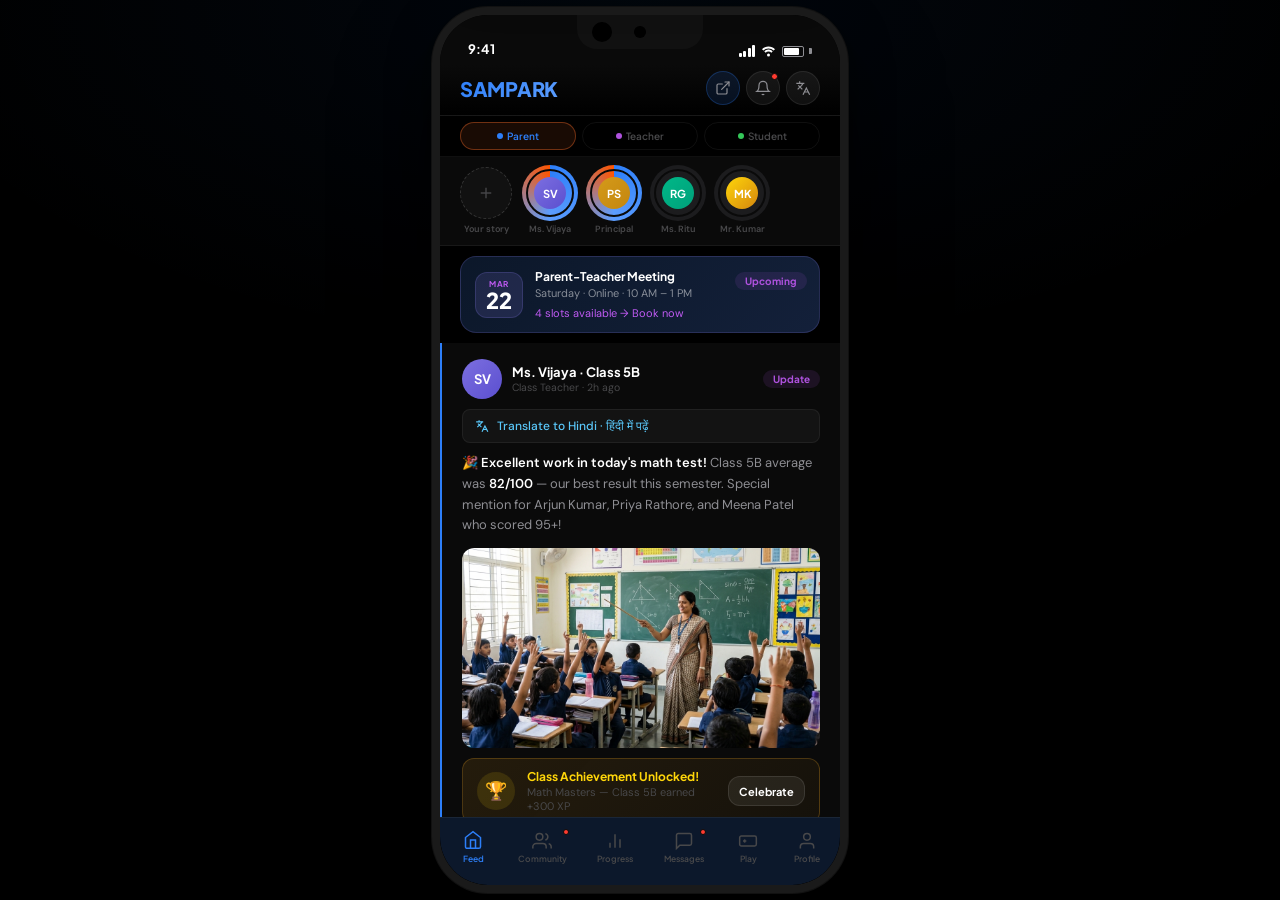
==== commit c4854875: "Add web version link and prepare deployment" ====
--- a/index.html
+++ b/index.html
@@ -64,7 +64,7 @@
   </div>
   <div class="chatinput">
     <div class="hbtn" onclick="toast('🎤','Voice Note','Hold to record in Hindi')"><svg viewBox="0 0 24 24"><path d="M12 1a3 3 0 0 0-3 3v8a3 3 0 0 0 6 0V4a3 3 0 0 0-3-3z"/><path d="M19 10v2a7 7 0 0 1-14 0v-2"/><line x1="12" y1="19" x2="12" y2="23"/><line x1="8" y1="23" x2="16" y2="23"/></svg></div>
-    <input type="text" placeholder="Type a message..." id="ci" onkeydown="if(event.key==='Enter')sendMsg()"/>
+    <input type="text" placeholder="Type a message..." data-i18n-placeholder="typeMsg" id="ci" onkeydown="if(event.key==='Enter')sendMsg()"/>
     <button class="chatsend" onclick="sendMsg()"><svg viewBox="0 0 24 24"><line x1="22" y1="2" x2="11" y2="13"/><polygon points="22 2 15 22 11 13 2 9 22 2"/></svg></button>
   </div>
 </div>
@@ -89,6 +89,9 @@
   <div class="app-hdr">
     <span class="logo">SAMPARK</span>
     <div class="hdr-r">
+      <div class="hbtn" onclick="window.location.href='web/index.html'" title="Website" style="background: rgba(45, 127, 249, 0.12); border-color: rgba(45, 127, 249, 0.25);">
+        <svg viewBox="0 0 24 24" fill="none" stroke="var(--or)" stroke-width="2" stroke-linecap="round" stroke-linejoin="round"><path d="M18 13v6a2 2 0 0 1-2 2H5a2 2 0 0 1-2-2V8a2 2 0 0 1 2-2h6"></path><polyline points="15 3 21 3 21 9"></polyline><line x1="10" y1="14" x2="21" y2="3"></line></svg>
+      </div>
       <div class="hbtn" onclick="openNotif()" style="position:relative">
         <svg viewBox="0 0 24 24"><path d="M18 8A6 6 0 0 0 6 8c0 7-3 9-3 9h18s-3-2-3-9"/><path d="M13.73 21a2 2 0 0 1-3.46 0"/></svg>
         <span class="nbadge"></span>
@@ -99,15 +102,15 @@
     </div>
   </div>
   <div class="role-bar">
-    <div class="rp ap" id="rp-parent" onclick="setRole('parent')"><div class="rp-dot" style="background:var(--or)"></div>Parent</div>
-    <div class="rp" id="rp-teacher" onclick="setRole('teacher')"><div class="rp-dot" style="background:var(--pu)"></div>Teacher</div>
-    <div class="rp" id="rp-student" onclick="setRole('student')"><div class="rp-dot" style="background:var(--mn)"></div>Student</div>
+    <div class="rp ap" id="rp-parent" onclick="setRole('parent')"><div class="rp-dot" style="background:var(--or)"></div><span data-i18n="parent">Parent</span></div>
+    <div class="rp" id="rp-teacher" onclick="setRole('teacher')"><div class="rp-dot" style="background:var(--pu)"></div><span data-i18n="teacher">Teacher</span></div>
+    <div class="rp" id="rp-student" onclick="setRole('student')"><div class="rp-dot" style="background:var(--mn)"></div><span data-i18n="student">Student</span></div>
   </div>
   <div class="screens">
     <!-- ═══ FEED ═══ -->
     <div class="scr active" id="s-feed">
       <div class="stbar">
-        <div class="stit"><div class="stadd" onclick="toast('📷','Add Story','Camera opening...')"><svg viewBox="0 0 24 24"><line x1="12" y1="5" x2="12" y2="19"/><line x1="5" y1="12" x2="19" y2="12"/></svg></div><span class="stnm">Your story</span></div>
+        <div class="stit"><div class="stadd" onclick="toast('📷','Add Story','Camera opening...')"><svg viewBox="0 0 24 24"><line x1="12" y1="5" x2="12" y2="19"/><line x1="5" y1="12" x2="19" y2="12"/></svg></div><span class="stnm" data-i18n="yourStory">Your story</span></div>
         <div class="stit" onclick="openStory('SV','Ms. Vijaya','2h ago','📸','Class 5B Math Results 🎉','Class average 82/100 — our best this semester!','img_math.png')"><div class="string live"><div class="stinner"><div class="av av32 avt">SV</div></div></div><span class="stnm">Ms. Vijaya</span></div>
         <div class="stit" onclick="openStory('PS','Principal','5h ago','🏫','Annual Sports Day 🏆','Sports Day prep in full swing — parents welcome!','img_sports.png')"><div class="string live"><div class="stinner"><div class="av av32 ava">PS</div></div></div><span class="stnm">Principal</span></div>
         <div class="stit" onclick="openStory('RG','Ms. Ritu','1d ago','📚','Book Fair Coming! 📖','500+ books at Scholastic Book Fair — May 18-20!','img_bookfair.png')"><div class="string seen"><div class="stinner"><div class="av av32 avs">RG</div></div></div><span class="stnm">Ms. Ritu</span></div>
@@ -352,7 +355,7 @@
         </div>
 
         <!-- Quick Actions -->
-        <div class="slbl">Quick Actions</div>
+        <div class="slbl" data-i18n="quickActions">Quick Actions</div>
         <div class="t-actions">
           <div class="t-act" onclick="toast('📢','Post Update','Opening composer for 42 parents...')"><div class="t-act-ico" style="background:var(--orl)">📢</div><div class="t-act-lbl">Post Update</div></div>
           <div class="t-act" onclick="toast('📋','Attendance','Marking attendance for Class 5B...')"><div class="t-act-ico" style="background:var(--mnl)">📋</div><div class="t-act-lbl">Attendance</div></div>
@@ -363,7 +366,7 @@
         </div>
 
         <!-- Today's Schedule -->
-        <div class="slbl">Today's Schedule</div>
+        <div class="slbl" data-i18n="todaySchedule">Today's Schedule</div>
         <div class="t-sched-list">
           <div class="t-sched-row t-sched-now"><div class="t-sched-time">8:00</div><div class="t-sched-dot" style="background:var(--or)"></div><div class="t-sched-info"><div class="t-sched-subj">Mathematics · Class 5B</div><div class="t-sched-room">Room 204 · Ch 12: Fractions</div></div><span class="chip cor" style="font-size:9px">Now</span></div>
           <div class="t-sched-row"><div class="t-sched-time">9:00</div><div class="t-sched-dot" style="background:var(--pu)"></div><div class="t-sched-info"><div class="t-sched-subj">Mathematics · Class 5A</div><div class="t-sched-room">Room 201 · Ch 11: Geometry</div></div></div>
@@ -375,7 +378,7 @@
         </div>
 
         <!-- Pending Tasks -->
-        <div class="slbl">Pending Tasks</div>
+        <div class="slbl" data-i18n="pendingTasks">Pending Tasks</div>
         <div class="t-tasks">
           <div class="t-task" onclick="toast('📋','Homework','Opening submissions for Class 5B...')"><div class="t-task-ico" style="background:var(--rdl);color:var(--rd)">!</div><div class="t-task-info"><div class="t-task-title">Review 5B Math Homework</div><div class="t-task-sub">28/42 submitted · Due today</div></div><span class="chip crd" style="font-size:9px">Urgent</span></div>
           <div class="t-task" onclick="toast('💬','Reply','Opening message from Rajesh P...')"><div class="t-task-ico" style="background:var(--orl);color:var(--or)">💬</div><div class="t-task-info"><div class="t-task-title">Reply to Rajesh P.</div><div class="t-task-sub">Asked about Priya's science marks</div></div><span class="chip cor" style="font-size:9px">1h ago</span></div>
@@ -385,7 +388,7 @@
         </div>
 
         <!-- Recent Activity -->
-        <div class="slbl">Your Recent Activity</div>
+        <div class="slbl" data-i18n="recentActivity">Your Recent Activity</div>
         <div class="t-activity">
           <div class="t-actrow"><div class="t-actdot" style="background:var(--or)"></div><div class="t-actinfo"><span>You shared <strong>Class 5B math results</strong></span><div class="t-actmeta">42 parents notified · 38 read · 2h ago</div></div></div>
           <div class="t-actrow"><div class="t-actdot" style="background:var(--mn)"></div><div class="t-actinfo"><span>Attendance marked for <strong>Class 5B</strong></span><div class="t-actmeta">38 present, 4 absent · 8:15 AM</div></div></div>
@@ -400,27 +403,27 @@
     <!-- ═══ EXPLORE ═══ -->
     <div class="scr" id="s-comm">
       <div class="comm-hero">
-        <h2>Explore 🎓</h2>
-        <p>Your school, organized</p>
+        <h2 data-i18n="explore">Explore 🎓</h2>
+        <p data-i18n="exploresub">Your school, organized</p>
       </div>
       <div class="explore-grid">
-        <div class="exp-btn" onclick="openPanel('events')"><div class="exp-ico" style="background:var(--orl)">📅</div><div class="exp-lbl">Events</div></div>
-        <div class="exp-btn" onclick="openPanel('clubs')"><div class="exp-ico" style="background:var(--pul)">🤝</div><div class="exp-lbl">Clubs</div></div>
-        <div class="exp-btn" onclick="openPanel('syllabus')"><div class="exp-ico" style="background:var(--mnl)">📋</div><div class="exp-lbl">Syllabus</div></div>
-        <div class="exp-btn" onclick="openPanel('schedule')"><div class="exp-ico" style="background:var(--gdl)">🗓</div><div class="exp-lbl">Schedule</div></div>
-        <div class="exp-btn" onclick="openPanel('notices')"><div class="exp-ico" style="background:var(--rdl)">📢</div><div class="exp-lbl">Notices</div></div>
-        <div class="exp-btn" onclick="openPanel('compete')"><div class="exp-ico" style="background:var(--bll)">🏆</div><div class="exp-lbl">Compete</div></div>
-        <div class="exp-btn" onclick="openPanel('channels')"><div class="exp-ico" style="background:rgba(255,255,255,.06)">💬</div><div class="exp-lbl">Channels</div></div>
-        <div class="exp-btn" onclick="openPanel('polls')"><div class="exp-ico" style="background:var(--orl)">📊</div><div class="exp-lbl">Polls</div></div>
-        <div class="exp-btn" onclick="openPanel('gallery')"><div class="exp-ico" style="background:var(--pul)">📸</div><div class="exp-lbl">Gallery</div></div>
-        <div class="exp-btn" onclick="openPanel('fees')"><div class="exp-ico" style="background:rgba(232,160,32,.12)">💰</div><div class="exp-lbl">Fees</div></div>
-        <div class="exp-btn" onclick="openPanel('report')"><div class="exp-ico" style="background:rgba(90,200,250,.12)">📝</div><div class="exp-lbl">Report Card</div></div>
-        <div class="exp-btn" onclick="openPanel('bus')"><div class="exp-ico" style="background:rgba(255,59,48,.12)">🚌</div><div class="exp-lbl">Bus Track</div></div>
-        <div class="exp-btn" onclick="openPanel('library')"><div class="exp-ico" style="background:rgba(175,82,222,.12)">📚</div><div class="exp-lbl">Library</div></div>
-        <div class="exp-btn" onclick="openPanel('holidays')"><div class="exp-ico" style="background:rgba(52,199,89,.12)">🏖️</div><div class="exp-lbl">Holidays</div></div>
-        <div class="exp-btn" onclick="openPanel('attendance')"><div class="exp-ico" style="background:rgba(45,127,249,.12)">✅</div><div class="exp-lbl">Attendance</div></div>
-        <div class="exp-btn" onclick="openPanel('diary')"><div class="exp-ico" style="background:rgba(255,214,10,.12)">📖</div><div class="exp-lbl">Diary</div></div>
-        <div class="exp-btn" onclick="openPanel('complaint')"><div class="exp-ico" style="background:rgba(255,59,48,.12)">🎫</div><div class="exp-lbl">Complaints</div></div>
+        <div class="exp-btn" onclick="openPanel('events')"><div class="exp-ico" style="background:var(--orl)">📅</div><div class="exp-lbl" data-i18n="events">Events</div></div>
+        <div class="exp-btn" onclick="openPanel('clubs')"><div class="exp-ico" style="background:var(--pul)">🤝</div><div class="exp-lbl" data-i18n="clubs">Clubs</div></div>
+        <div class="exp-btn" onclick="openPanel('syllabus')"><div class="exp-ico" style="background:var(--mnl)">📋</div><div class="exp-lbl" data-i18n="syllabus">Syllabus</div></div>
+        <div class="exp-btn" onclick="openPanel('schedule')"><div class="exp-ico" style="background:var(--gdl)">🗓</div><div class="exp-lbl" data-i18n="schedule">Schedule</div></div>
+        <div class="exp-btn" onclick="openPanel('notices')"><div class="exp-ico" style="background:var(--rdl)">📢</div><div class="exp-lbl" data-i18n="notices">Notices</div></div>
+        <div class="exp-btn" onclick="openPanel('compete')"><div class="exp-ico" style="background:var(--bll)">🏆</div><div class="exp-lbl" data-i18n="compete">Compete</div></div>
+        <div class="exp-btn" onclick="openPanel('channels')"><div class="exp-ico" style="background:rgba(255,255,255,.06)">💬</div><div class="exp-lbl" data-i18n="channels">Channels</div></div>
+        <div class="exp-btn" onclick="openPanel('polls')"><div class="exp-ico" style="background:var(--orl)">📊</div><div class="exp-lbl" data-i18n="polls">Polls</div></div>
+        <div class="exp-btn" onclick="openPanel('gallery')"><div class="exp-ico" style="background:var(--pul)">📸</div><div class="exp-lbl" data-i18n="gallery">Gallery</div></div>
+        <div class="exp-btn" onclick="openPanel('fees')"><div class="exp-ico" style="background:rgba(232,160,32,.12)">💰</div><div class="exp-lbl" data-i18n="fees">Fees</div></div>
+        <div class="exp-btn" onclick="openPanel('report')"><div class="exp-ico" style="background:rgba(90,200,250,.12)">📝</div><div class="exp-lbl" data-i18n="report">Report Card</div></div>
+        <div class="exp-btn" onclick="openPanel('bus')"><div class="exp-ico" style="background:rgba(255,59,48,.12)">🚌</div><div class="exp-lbl" data-i18n="bus">Bus Track</div></div>
+        <div class="exp-btn" onclick="openPanel('library')"><div class="exp-ico" style="background:rgba(175,82,222,.12)">📚</div><div class="exp-lbl" data-i18n="library">Library</div></div>
+        <div class="exp-btn" onclick="openPanel('holidays')"><div class="exp-ico" style="background:rgba(52,199,89,.12)">🏖️</div><div class="exp-lbl" data-i18n="holidays">Holidays</div></div>
+        <div class="exp-btn" onclick="openPanel('attendance')"><div class="exp-ico" style="background:rgba(45,127,249,.12)">✅</div><div class="exp-lbl" data-i18n="attendance">Attendance</div></div>
+        <div class="exp-btn" onclick="openPanel('diary')"><div class="exp-ico" style="background:rgba(255,214,10,.12)">📖</div><div class="exp-lbl" data-i18n="diary">Diary</div></div>
+        <div class="exp-btn" onclick="openPanel('complaint')"><div class="exp-ico" style="background:rgba(255,59,48,.12)">🎫</div><div class="exp-lbl" data-i18n="complaints">Complaints</div></div>
       </div>
       <!-- EVENTS -->
       <div class="sub-panel" id="panel-events">
@@ -522,7 +525,7 @@
       <!-- GALLERY -->
       <div class="sub-panel" id="panel-gallery">
         <div class="sp-hdr"><div class="sp-back" onclick="closePanel('gallery')"><svg viewBox="0 0 24 24"><polyline points="15 18 9 12 15 6"/></svg></div><h3>Photo Gallery</h3></div>
-        <div class="slbl">Recent Events</div>
+        <div class="slbl" data-i18n="recentEvents">Recent Events</div>
         <div class="notice-item" onclick="toast('📸','Opening','Sports Day 2026 album')"><div class="notice-dot" style="background:var(--mnl)">🏅</div><div class="notice-tx"><h5>Annual Sports Day 2026</h5><p>48 photos · March 15</p><time>2 weeks ago</time></div></div>
         <div class="notice-item" onclick="toast('📸','Opening','Republic Day album')"><div class="notice-dot" style="background:var(--orl)">🇮🇳</div><div class="notice-tx"><h5>Republic Day Celebration</h5><p>32 photos · Jan 26</p><time>3 months ago</time></div></div>
         <div class="notice-item" onclick="toast('📸','Opening','Science Fair album')"><div class="notice-dot" style="background:var(--bll)">🔬</div><div class="notice-tx"><h5>Science Exhibition</h5><p>56 photos · Feb 10</p><time>2 months ago</time></div></div>
@@ -544,7 +547,7 @@
             <button class="btn bor" style="width:100%;height:36px;font-size:12px" onclick="toast('💳','Payment','Opening UPI / payment gateway...')">Pay Now via UPI 💳</button>
           </div>
         </div>
-        <div class="slbl">Payment History</div>
+        <div class="slbl" data-i18n="paymentHistory">Payment History</div>
         <div class="notice-item" onclick="toast('🧾','Receipt','Downloading receipt...')"><div class="notice-dot" style="background:var(--mnl)">✅</div><div class="notice-tx"><h5>Term 1 Fee — ₹4,500</h5><p>Paid via UPI · Txn: SAM20260415</p><time>15 Apr 2026</time></div></div>
         <div class="notice-item" onclick="toast('🧾','Receipt','Downloading receipt...')"><div class="notice-dot" style="background:var(--mnl)">✅</div><div class="notice-tx"><h5>Annual Charges — ₹2,000</h5><p>Paid via Bank Transfer</p><time>5 Apr 2026</time></div></div>
         <div class="notice-item" onclick="toast('🧾','Receipt','Downloading receipt...')"><div class="notice-dot" style="background:var(--mnl)">✅</div><div class="notice-tx"><h5>Exam Fee — ₹500</h5><p>Paid via Cash at Office</p><time>20 Mar 2026</time></div></div>
@@ -577,26 +580,26 @@
             <div style="font-size:12px;color:var(--tx3)">Driver: Mr. Ramesh · Ph: +91 98765 11111</div>
           </div>
         </div>
-        <div class="slbl">Route Details</div>
+        <div class="slbl" data-i18n="routeDetails">Route Details</div>
         <div class="notice-item"><div class="notice-dot" style="background:var(--mnl)">🟢</div><div class="notice-tx"><h5>Stop 1 · Sector 12 Gate</h5><p>Pickup: 7:10 AM · Arjun's stop</p><time>0.5 km</time></div></div>
         <div class="notice-item"><div class="notice-dot" style="background:var(--orl)">🟡</div><div class="notice-tx"><h5>Stop 2 · Market Chowk</h5><p>Pickup: 7:15 AM</p><time>1.2 km</time></div></div>
         <div class="notice-item"><div class="notice-dot" style="background:var(--orl)">🟡</div><div class="notice-tx"><h5>Stop 3 · Housing Colony</h5><p>Pickup: 7:20 AM</p><time>2.0 km</time></div></div>
         <div class="notice-item"><div class="notice-dot" style="background:var(--bll)">🏫</div><div class="notice-tx"><h5>School · GPS No. 4</h5><p>Arrival: 7:30 AM</p><time>3.5 km</time></div></div>
-        <div class="slbl">Drop Schedule</div>
+        <div class="slbl" data-i18n="dropSchedule">Drop Schedule</div>
         <div class="notice-item"><div class="notice-dot" style="background:var(--pul)">🏫</div><div class="notice-tx"><h5>School Departure</h5><p>Drop bus leaves at 2:30 PM</p><time>Daily</time></div></div>
         <div class="notice-item"><div class="notice-dot" style="background:var(--mnl)">🏠</div><div class="notice-tx"><h5>Drop at Sector 12 Gate</h5><p>Expected: 2:50 PM</p><time>Arjun's stop</time></div></div>
       </div>
       <!-- LIBRARY -->
       <div class="sub-panel" id="panel-library">
         <div class="sp-hdr"><div class="sp-back" onclick="closePanel('library')"><svg viewBox="0 0 24 24"><polyline points="15 18 9 12 15 6"/></svg></div><h3>Library</h3></div>
-        <div class="slbl">Currently Issued</div>
+        <div class="slbl" data-i18n="currentlyIssued">Currently Issued</div>
         <div class="notice-item" onclick="toast('📚','Book','Due in 5 days')"><div class="notice-dot" style="background:var(--orl)">📕</div><div class="notice-tx"><h5>The Story of My Life — Helen Keller</h5><p>Issued: May 5 · Due: May 19</p><time>5 days left</time></div></div>
         <div class="notice-item" onclick="toast('📚','Book','Due in 12 days')"><div class="notice-dot" style="background:var(--pul)">📗</div><div class="notice-tx"><h5>Panchtantra Ki Kahaniya</h5><p>Issued: May 8 · Due: May 22</p><time>12 days left</time></div></div>
-        <div class="slbl">Reading History</div>
+        <div class="slbl" data-i18n="readingHistory">Reading History</div>
         <div class="notice-item"><div class="notice-dot" style="background:var(--mnl)">✅</div><div class="notice-tx"><h5>Harry Potter & the Philosopher's Stone</h5><p>Returned on time · Apr 28</p><time>Last month</time></div></div>
         <div class="notice-item"><div class="notice-dot" style="background:var(--mnl)">✅</div><div class="notice-tx"><h5>Malgudi Days — R.K. Narayan</h5><p>Returned on time · Apr 10</p><time>Last month</time></div></div>
         <div class="notice-item"><div class="notice-dot" style="background:var(--rdl)">⚠️</div><div class="notice-tx"><h5>Discovery of India — Nehru</h5><p>Returned 3 days late · Fine: ₹15</p><time>2 months ago</time></div></div>
-        <div class="slbl">Library Stats</div>
+        <div class="slbl" data-i18n="libraryStats">Library Stats</div>
         <div style="padding:0 20px 16px;display:flex;gap:8px">
           <div style="flex:1;background:var(--s1);border:1px solid var(--br);border-radius:var(--r12);padding:12px;text-align:center"><div style="font-size:20px;font-weight:800;font-family:var(--font);color:var(--or)">12</div><div style="font-size:10px;color:var(--tx3)">Books Read</div></div>
           <div style="flex:1;background:var(--s1);border:1px solid var(--br);border-radius:var(--r12);padding:12px;text-align:center"><div style="font-size:20px;font-weight:800;font-family:var(--font);color:var(--mn)">2</div><div style="font-size:10px;color:var(--tx3)">Currently Issued</div></div>
@@ -606,7 +609,7 @@
       <!-- HOLIDAYS -->
       <div class="sub-panel" id="panel-holidays">
         <div class="sp-hdr"><div class="sp-back" onclick="closePanel('holidays')"><svg viewBox="0 0 24 24"><polyline points="15 18 9 12 15 6"/></svg></div><h3>Holiday Calendar</h3></div>
-        <div class="slbl">Upcoming Holidays</div>
+        <div class="slbl" data-i18n="upcomingHolidays">Upcoming Holidays</div>
         <div class="notice-item"><div class="notice-dot" style="background:var(--mnl)">🏖️</div><div class="notice-tx"><h5>Summer Vacation</h5><p>May 20 – June 30 · 42 days</p><time>8 days away</time></div></div>
         <div class="notice-item"><div class="notice-dot" style="background:var(--orl)">🕉</div><div class="notice-tx"><h5>Eid-ul-Adha</h5><p>June 7 · Saturday</p><time>26 days</time></div></div>
         <div class="notice-item"><div class="notice-dot" style="background:var(--pul)">🇮🇳</div><div class="notice-tx"><h5>Independence Day</h5><p>August 15 · Friday · Flag Hoisting</p><time>3 months</time></div></div>
@@ -629,10 +632,10 @@
             <div style="flex:1;background:var(--s1);border:1px solid var(--br);border-radius:var(--r12);padding:10px;text-align:center"><div style="font-size:18px;font-weight:800;font-family:var(--font);color:var(--gd)">4</div><div style="font-size:10px;color:var(--tx3)">Late</div></div>
           </div>
         </div>
-        <div class="slbl">This Week</div>
+        <div class="slbl" data-i18n="thisWeek">This Week</div>
         <div class="notice-item"><div class="notice-dot" style="background:var(--mnl)">✅</div><div class="notice-tx"><h5>Monday, May 11</h5><p>Present · Arrived 7:25 AM</p></div></div>
         <div class="notice-item"><div class="notice-dot" style="background:var(--mnl)">✅</div><div class="notice-tx"><h5>Tuesday, May 12</h5><p>Present · Arrived 7:20 AM</p></div></div>
-        <div class="slbl">Recent Absences</div>
+        <div class="slbl" data-i18n="recentAbsences">Recent Absences</div>
         <div class="notice-item"><div class="notice-dot" style="background:var(--rdl)">❌</div><div class="notice-tx"><h5>Friday, May 2</h5><p>Absent · Reason: Fever (parent notified)</p></div></div>
         <div class="notice-item"><div class="notice-dot" style="background:var(--rdl)">❌</div><div class="notice-tx"><h5>Thursday, May 1</h5><p>Absent · Reason: Fever (parent notified)</p></div></div>
         <div style="padding:12px 20px"><button class="btn bgh" style="width:100%;font-size:12px" onclick="toast('📝','Leave','Opening leave application form...')">Apply for Leave 📝</button></div>
@@ -640,11 +643,11 @@
       <!-- DIARY -->
       <div class="sub-panel" id="panel-diary">
         <div class="sp-hdr"><div class="sp-back" onclick="closePanel('diary')"><svg viewBox="0 0 24 24"><polyline points="15 18 9 12 15 6"/></svg></div><h3>Student Diary</h3></div>
-        <div class="slbl">Today's Diary</div>
+        <div class="slbl" data-i18n="todaysDiary">Today's Diary</div>
         <div class="notice-item"><div class="notice-dot" style="background:var(--orl)">📐</div><div class="notice-tx"><h5>Maths Homework</h5><p>Ch 12 Ex 12.3 — Q 1 to 10 · Due tomorrow</p><time>Ms. Vijaya</time></div></div>
         <div class="notice-item"><div class="notice-dot" style="background:var(--mnl)">🔬</div><div class="notice-tx"><h5>Science — Bring Materials</h5><p>Bring magnifying glass + mirror for light chapter</p><time>Mr. Kumar</time></div></div>
         <div class="notice-item"><div class="notice-dot" style="background:var(--pul)">📝</div><div class="notice-tx"><h5>English Essay</h5><p>"My Favourite Festival" — 200 words · Due Friday</p><time>Ms. Sharma</time></div></div>
-        <div class="slbl">Teacher Remarks</div>
+        <div class="slbl" data-i18n="teacherRemarks">Teacher Remarks</div>
         <div class="notice-item"><div class="notice-dot" style="background:var(--gdl)">⭐</div><div class="notice-tx"><h5>Excellent work in Math test!</h5><p>Ms. Vijaya · Scored 95/100 — keep it up!</p><time>Today</time></div></div>
         <div class="notice-item"><div class="notice-dot" style="background:var(--mnl)">👍</div><div class="notice-tx"><h5>Good participation in Science</h5><p>Mr. Kumar · Active in lab experiment</p><time>Yesterday</time></div></div>
         <div class="notice-item"><div class="notice-dot" style="background:var(--orl)">📖</div><div class="notice-tx"><h5>Improve Hindi handwriting</h5><p>Ms. Ritu · Practice 1 page daily</p><time>3 days ago</time></div></div>
@@ -653,7 +656,7 @@
       <div class="sub-panel" id="panel-complaint">
         <div class="sp-hdr"><div class="sp-back" onclick="closePanel('complaint')"><svg viewBox="0 0 24 24"><polyline points="15 18 9 12 15 6"/></svg></div><h3>Complaints</h3></div>
         <div style="padding:16px 20px"><button class="btn bor" style="width:100%;font-size:12px" onclick="toast('🎫','New Ticket','Opening complaint form...')">+ Raise New Complaint 🎫</button></div>
-        <div class="slbl">Your Tickets</div>
+        <div class="slbl" data-i18n="yourTickets">Your Tickets</div>
         <div class="notice-item"><div class="notice-dot" style="background:var(--mnl)">✅</div><div class="notice-tx"><h5>Bus late by 20 mins daily</h5><p>Resolved · Route 5 timing adjusted to 7:15 AM</p><time>3 days ago · #TKT-041</time></div></div>
         <div class="notice-item"><div class="notice-dot" style="background:var(--orl)">🔄</div><div class="notice-tx"><h5>Canteen food quality concern</h5><p>In Progress · Admin is reviewing vendor</p><time>1 week ago · #TKT-038</time></div></div>
         <div class="notice-item"><div class="notice-dot" style="background:var(--mnl)">✅</div><div class="notice-tx"><h5>Broken bench in Class 5B</h5><p>Resolved · Replaced on April 28</p><time>2 weeks ago · #TKT-035</time></div></div>
@@ -762,7 +765,7 @@
         </div>
 
         <!-- At-Risk Students -->
-        <div class="slbl">⚠️ At-Risk Students</div>
+        <div class="slbl" data-i18n="atRiskStudents">⚠️ At-Risk Students</div>
         <div class="t-atrisk-list">
           <div class="t-atrisk" onclick="toast('📞','Call Parent','Calling Kavita S. (Rohit\'s mother)...')"><div class="av av32" style="background:var(--rd)">RS</div><div class="t-atrisk-info"><div class="t-atrisk-name">Rohit Sinha</div><div class="t-atrisk-reason">Score dropped 45% → 32% · Absent 8 days</div></div><span class="chip crd" style="font-size:9px">Critical</span></div>
           <div class="t-atrisk" onclick="toast('📞','Call Parent','Calling Santosh R. (Anita\'s father)...')"><div class="av av32" style="background:var(--rd)">AD</div><div class="t-atrisk-info"><div class="t-atrisk-name">Anita Devi</div><div class="t-atrisk-reason">No homework in 2 weeks · Score 38%</div></div><span class="chip crd" style="font-size:9px">Critical</span></div>
@@ -771,7 +774,7 @@
         </div>
 
         <!-- Subject-wise Performance -->
-        <div class="slbl">Subject-wise Class Average</div>
+        <div class="slbl" data-i18n="classAverage">Subject-wise Class Average</div>
         <div class="t-subj-list">
           <div class="t-subj-row"><div class="t-subj-ico" style="background:var(--orl)">📐</div><div class="t-subj-info"><div class="t-subj-name">Mathematics</div><div class="t-subj-bar"><div class="t-subj-fill" style="width:82%;background:var(--or)"></div></div></div><div class="t-subj-pct" style="color:var(--or)">82%</div></div>
           <div class="t-subj-row"><div class="t-subj-ico" style="background:var(--mnl)">🔬</div><div class="t-subj-info"><div class="t-subj-name">Science</div><div class="t-subj-bar"><div class="t-subj-fill" style="width:76%;background:var(--mn)"></div></div></div><div class="t-subj-pct" style="color:var(--mn)">76%</div></div>
@@ -830,7 +833,7 @@
         <div class="vnwave" id="vnw"></div>
         <span style="font-size:11px;color:var(--tx3)">Voice note in Hindi · हिंदी</span>
       </div>
-      <div class="slbl">Direct Messages</div>
+      <div class="slbl" data-i18n="directMessages">Direct Messages</div>
       <div class="dmrow" onclick="openChat()">
         <div class="av av40 avt">SV</div>
         <div class="dminf"><div class="dmnm">Ms. Vijaya · Class 5B</div><div class="dmpv unrd">Arjun did wonderfully today! 🌟</div></div>
@@ -894,7 +897,7 @@
         </div>
 
         <!-- Upcoming Meetings -->
-        <div class="slbl">Upcoming Meetings</div>
+        <div class="slbl" data-i18n="upcomingMeetings">Upcoming Meetings</div>
         <div class="t-meetings">
           <div class="t-meet" onclick="toast('📹','Join','Opening Google Meet link...')"><div class="t-meet-date"><div class="t-meet-day">THU</div><div class="t-meet-dd">20</div></div><div class="t-meet-info"><div class="t-meet-name">Suneeta K. (Arjun's mother)</div><div class="t-meet-sub">10:00 AM · Video Call · 15 min</div></div><span class="chip cmn" style="font-size:9px">Confirmed</span></div>
           <div class="t-meet" onclick="toast('📹','Join','Opening Google Meet link...')"><div class="t-meet-date"><div class="t-meet-day">FRI</div><div class="t-meet-dd">21</div></div><div class="t-meet-info"><div class="t-meet-name">Rajesh P. (Priya's father)</div><div class="t-meet-sub">11:00 AM · Video Call · 15 min</div></div><span class="chip cmn" style="font-size:9px">Confirmed</span></div>
@@ -902,7 +905,7 @@
         </div>
 
         <!-- Parent DMs (Teacher POV) -->
-        <div class="slbl">Parent Messages</div>
+        <div class="slbl" data-i18n="parentMessages">Parent Messages</div>
         <div class="dmrow" onclick="openChat()">
           <div class="av av40 avp">SK</div>
           <div class="dminf"><div class="dmnm">Suneeta K. (Arjun's mother)</div><div class="dmpv unrd">Thank you! Can I book a PTM? 🙏</div></div>
@@ -978,10 +981,10 @@
           <p>Keep engaging daily to maintain your streak and stay in the top 10%!</p>
         </div>
       </div>
-      <div class="slbl">Preferences</div>
+      <div class="slbl" data-i18n="preferences">Preferences</div>
       <div class="prefsec">
         <div class="prefrow">
-          <span class="preflbl">Language</span>
+          <span class="preflbl" data-i18n="language">Language</span>
           <div class="langpill">
             <div class="lngbtn active" onclick="setLang(this,'Hindi')">हिंदी</div>
             <div class="lngbtn" onclick="setLang(this,'English')">English</div>
@@ -989,47 +992,47 @@
           </div>
         </div>
         <div class="prefrow">
-          <span class="preflbl">WhatsApp Alerts</span>
+          <span class="preflbl" data-i18n="whatsapp">WhatsApp Alerts</span>
           <div class="tgl on" onclick="this.classList.toggle('on');toast('💬','WhatsApp',this.classList.contains('on')?'Alerts enabled':'Alerts paused')"><div class="tglth"></div></div>
         </div>
         <div class="prefrow">
-          <span class="preflbl">Push Notifications</span>
+          <span class="preflbl" data-i18n="push">Push Notifications</span>
           <div class="tgl on" onclick="this.classList.toggle('on');toast('🔔','Notifications',this.classList.contains('on')?'Enabled':'Muted')"><div class="tglth"></div></div>
         </div>
         <div class="prefrow">
-          <span class="preflbl">Daily Digest (8 AM)</span>
+          <span class="preflbl" data-i18n="dailyDigest">Daily Digest (8 AM)</span>
           <div class="tgl" onclick="this.classList.toggle('on');toast('📰','Daily Digest',this.classList.contains('on')?'Enabled for 8 AM':'Disabled')"><div class="tglth"></div></div>
         </div>
         <div class="prefrow">
-          <span class="preflbl">Child's School</span>
+          <span class="preflbl" data-i18n="childSchool">Child's School</span>
           <span class="prefval" onclick="toast('🏫','School','Govt. Primary School No. 4, Sector 12')">GPS No. 4 ›</span>
         </div>
         <div class="prefrow">
-          <span class="preflbl">Linked Children</span>
+          <span class="preflbl" data-i18n="linkedChildren">Linked Children</span>
           <span class="prefval" onclick="toast('👶','Add Child','Scan school QR code to link another child')">Arjun · + Add ›</span>
         </div>
       </div>
-      <div class="slbl">Account</div>
+      <div class="slbl" data-i18n="account">Account</div>
       <div class="prefsec">
         <div class="prefrow">
-          <span class="preflbl">Phone Number</span>
+          <span class="preflbl" data-i18n="phoneNumber">Phone Number</span>
           <span class="prefval">+91 98765 43210</span>
         </div>
         <div class="prefrow">
-          <span class="preflbl">Privacy & Data</span>
+          <span class="preflbl" data-i18n="privacy">Privacy & Data</span>
           <span class="prefval" onclick="toast('🔒','Privacy','DPDP Act 2023 compliant · Data never sold')">View Policy ›</span>
         </div>
         <div class="prefrow">
-          <span class="preflbl">Help & Support</span>
+          <span class="preflbl" data-i18n="helpSupport">Help & Support</span>
           <span class="prefval" onclick="toast('🆘','Support','Opening helpdesk in Hindi...')">Get Help ›</span>
         </div>
         <div class="prefrow" style="border-bottom:none">
-          <span class="preflbl" style="color:var(--rd)">Sign Out</span>
+          <span class="preflbl" style="color:var(--rd)" data-i18n="signout">Sign Out</span>
           <span class="prefval" style="color:var(--rd)" onclick="toast('👋','Signed Out','See you tomorrow!')">Sign Out ›</span>
         </div>
       </div>
       <div id="tprof" style="display:none">
-        <div class="slbl">Teacher Tools</div>
+        <div class="slbl" data-i18n="teacherTools">Teacher Tools</div>
         <div class="prefsec">
           <div class="prefrow">
             <span class="preflbl">Class Assignment</span>
@@ -1071,7 +1074,7 @@
           </div>
         </div>
         <!-- My Classes -->
-        <div class="slbl">My Classes</div>
+        <div class="slbl" data-i18n="myClasses">My Classes</div>
         <div class="t-classes">
           <div class="t-class" onclick="toast('📚','Class 5B','Switching to Class 5B dashboard...')"><div class="t-class-ico" style="background:var(--orl)">5B</div><div class="t-class-info"><div class="t-class-name">Class 5B · Mathematics</div><div class="t-class-sub">42 students · Class Teacher · 82% avg</div></div><span class="chip cor" style="font-size:9px">Active</span></div>
           <div class="t-class" onclick="toast('📚','Class 5A','Switching to Class 5A dashboard...')"><div class="t-class-ico" style="background:var(--pul)">5A</div><div class="t-class-info"><div class="t-class-name">Class 5A · Mathematics</div><div class="t-class-sub">38 students · Subject Teacher · 78% avg</div></div></div>
@@ -1079,7 +1082,7 @@
           <div class="t-class" onclick="toast('📚','Class 6B','Switching to Class 6B dashboard...')"><div class="t-class-ico" style="background:var(--gdl)">6B</div><div class="t-class-info"><div class="t-class-name">Class 6B · Mathematics</div><div class="t-class-sub">40 students · Subject Teacher · 74% avg</div></div></div>
         </div>
         <!-- Teacher Settings -->
-        <div class="slbl">Teacher Settings</div>
+        <div class="slbl" data-i18n="teacherSettings">Teacher Settings</div>
         <div class="prefsec">
           <div class="prefrow"><span class="preflbl">Auto-Translate Posts</span><div class="tgl on" onclick="this.classList.toggle('on');toast('🌐','Auto-Translate',this.classList.contains('on')?'Posts auto-translated to Hindi':'Auto-translate disabled')"><div class="tglth"></div></div></div>
           <div class="prefrow"><span class="preflbl">Meeting Duration</span><span class="prefval" onclick="toast('⏱️','Duration','Set to 15 minutes per slot')">15 min ›</span></div>
@@ -1087,7 +1090,7 @@
           <div class="prefrow"><span class="preflbl">Export Class Data</span><span class="prefval" onclick="toast('📊','Exported','class_5b_report.csv downloaded')">CSV Export ›</span></div>
           <div class="prefrow"><span class="preflbl">Parent Read Receipts</span><div class="tgl on" onclick="this.classList.toggle('on')"><div class="tglth"></div></div></div>
         </div>
-        <div class="slbl">Account</div>
+        <div class="slbl" data-i18n="account">Account</div>
         <div class="prefsec">
           <div class="prefrow"><span class="preflbl">Employee ID</span><span class="prefval">TCH-2018-042</span></div>
           <div class="prefrow"><span class="preflbl">Phone Number</span><span class="prefval">+91 99876 54321</span></div>
@@ -1204,29 +1207,29 @@
   <div class="bnav">
     <div class="ni on" id="ni-feed" onclick="switchTab('feed')">
       <svg viewBox="0 0 24 24"><path d="M3 9l9-7 9 7v11a2 2 0 0 1-2 2H5a2 2 0 0 1-2-2z"/><polyline points="9 22 9 12 15 12 15 22"/></svg>
-      <span>Feed</span>
+      <span data-i18n="feed">Feed</span>
     </div>
     <div class="ni" id="ni-comm" onclick="switchTab('comm')">
       <svg viewBox="0 0 24 24"><path d="M17 21v-2a4 4 0 0 0-4-4H5a4 4 0 0 0-4 4v2"/><circle cx="9" cy="7" r="4"/><path d="M23 21v-2a4 4 0 0 0-3-3.87"/><path d="M16 3.13a4 4 0 0 1 0 7.75"/></svg>
-      <span>Community</span>
+      <span data-i18n="community">Community</span>
       <span class="npip"></span>
     </div>
     <div class="ni" id="ni-prog" onclick="switchTab('prog')">
       <svg viewBox="0 0 24 24"><line x1="18" y1="20" x2="18" y2="10"/><line x1="12" y1="20" x2="12" y2="4"/><line x1="6" y1="20" x2="6" y2="14"/></svg>
-      <span>Progress</span>
+      <span data-i18n="progress">Progress</span>
     </div>
     <div class="ni" id="ni-msgs" onclick="switchTab('msgs')">
       <svg viewBox="0 0 24 24"><path d="M21 15a2 2 0 0 1-2 2H7l-4 4V5a2 2 0 0 1 2-2h14a2 2 0 0 1 2 2z"/></svg>
-      <span>Messages</span>
+      <span data-i18n="messages">Messages</span>
       <span class="npip"></span>
     </div>
     <div class="ni" id="ni-play" onclick="switchTab('play')">
       <svg viewBox="0 0 24 24"><rect x="2" y="6" width="20" height="12" rx="2" ry="2"/><line x1="6" y1="12" x2="10" y2="12"/><line x1="8" y1="10" x2="8" y2="14"/><line x1="15" y1="13" x2="15.01" y2="13"/><line x1="18" y1="11" x2="18.01" y2="11"/></svg>
-      <span>Play</span>
+      <span data-i18n="play">Play</span>
     </div>
     <div class="ni" id="ni-prof" onclick="switchTab('prof')">
       <svg viewBox="0 0 24 24"><path d="M20 21v-2a4 4 0 0 0-4-4H8a4 4 0 0 0-4 4v2"/><circle cx="12" cy="7" r="4"/></svg>
-      <span>Profile</span>
+      <span data-i18n="profile">Profile</span>
     </div>
   </div>
 </div><!-- end .device -->
--- a/sampark.css
+++ b/sampark.css
@@ -587,3 +587,208 @@
 .t-class-info{flex:1}
 .t-class-name{font-family:var(--font);font-size:13px;font-weight:700;color:var(--tx)}
 .t-class-sub{font-size:11px;color:var(--tx3);margin-top:1px}
+
+/* ═══════════════════════════════════════════════════════ */
+/* 🎬 PREMIUM ANIMATION PACK                             */
+/* ═══════════════════════════════════════════════════════ */
+
+/* Smooth scrolling */
+html, .scr, .sub-panel, .chatmsgs { scroll-behavior: smooth; }
+
+/* ── SCROLL REVEAL ── */
+.reveal { opacity: 0; transform: translateY(28px); transition: opacity .6s cubic-bezier(.4,0,.2,1), transform .6s cubic-bezier(.4,0,.2,1); }
+.reveal.visible { opacity: 1; transform: translateY(0); }
+.reveal-scale { opacity: 0; transform: scale(.85); transition: opacity .5s ease, transform .5s cubic-bezier(.34,1.56,.64,1); }
+.reveal-scale.visible { opacity: 1; transform: scale(1); }
+
+/* Stagger children */
+.reveal-stagger > * { opacity: 0; transform: translateY(20px); transition: opacity .4s ease, transform .4s cubic-bezier(.34,1.56,.64,1); }
+.reveal-stagger.visible > * { opacity: 1; transform: translateY(0); }
+.reveal-stagger.visible > *:nth-child(1) { transition-delay: .04s; }
+.reveal-stagger.visible > *:nth-child(2) { transition-delay: .08s; }
+.reveal-stagger.visible > *:nth-child(3) { transition-delay: .12s; }
+.reveal-stagger.visible > *:nth-child(4) { transition-delay: .16s; }
+.reveal-stagger.visible > *:nth-child(5) { transition-delay: .2s; }
+.reveal-stagger.visible > *:nth-child(6) { transition-delay: .24s; }
+.reveal-stagger.visible > *:nth-child(7) { transition-delay: .28s; }
+.reveal-stagger.visible > *:nth-child(8) { transition-delay: .32s; }
+
+/* ── TAB SWITCH ANIMATION ── */
+@keyframes sIn { from { opacity: 0; transform: translateY(12px) scale(.99); } to { opacity: 1; transform: translateY(0) scale(1); } }
+.scr.active { animation: sIn .4s cubic-bezier(.25,.8,.25,1); }
+.sub-panel.open { animation: panelSlideIn .35s cubic-bezier(.4,0,.2,1) both; }
+@keyframes panelSlideIn { from { opacity: 0; transform: translateY(20px); } to { opacity: 1; transform: translateY(0); } }
+
+/* ── CARD HOVER EFFECTS ── */
+.post, .pollcard, .evbanner, .strkcard, .chartcard, .dashcard,
+.lbcard, .profscore, .meetcta, .vnui, .comp-banner, .clubcard,
+.evcard, .t-task, .notice-item, .badgecard, .chanrow, .dmrow {
+  transition: all .25s cubic-bezier(.4,0,.2,1);
+}
+.post:hover, .evbanner:hover, .strkcard:hover, .chartcard:hover,
+.dashcard:hover, .lbcard:hover, .comp-banner:hover {
+  transform: translateY(-2px);
+  box-shadow: 0 8px 32px rgba(0,0,0,.4);
+}
+.clubcard:hover, .evcard:hover, .t-task:hover { transform: translateY(-2px); box-shadow: 0 6px 20px rgba(0,0,0,.35); }
+.badgecard:hover { transform: translateY(-3px) scale(1.02); }
+.notice-item:hover { background: rgba(255,255,255,.02); }
+
+/* ── BUTTON EFFECTS ── */
+.btn:hover { filter: brightness(1.1); transform: translateY(-1px); box-shadow: 0 4px 12px rgba(0,0,0,.2); }
+.hbtn { transition: all .25s cubic-bezier(.4,0,.2,1); }
+.hbtn:hover { background: rgba(255,255,255,.1); transform: scale(1.05); }
+
+/* ── AVATAR EFFECTS ── */
+.av:hover { transform: scale(1.08); transition: transform .2s; }
+.av { animation: avatarMorph 6s ease-in-out infinite; }
+@keyframes avatarMorph {
+  0%, 100% { border-radius: 50%; }
+  25% { border-radius: 45% 55% 50% 50%; }
+  50% { border-radius: 50% 45% 55% 50%; }
+  75% { border-radius: 55% 50% 45% 55%; }
+}
+
+/* ── CLICK RIPPLE ── */
+.ripple-effect {
+  position: absolute; border-radius: 50%;
+  background: rgba(255,255,255,.15);
+  transform: scale(0);
+  animation: rippleExpand .6s ease-out forwards;
+  pointer-events: none; z-index: 999;
+}
+@keyframes rippleExpand { to { transform: scale(4); opacity: 0; } }
+
+/* ── ACTION BUTTON RIPPLE ── */
+.abtn { position: relative; overflow: hidden; }
+.abtn::after {
+  content: ''; position: absolute; inset: 0;
+  background: radial-gradient(circle at center, rgba(255,255,255,.15), transparent 70%);
+  opacity: 0; transform: scale(0); transition: opacity .3s, transform .3s; border-radius: inherit;
+}
+.abtn:active::after { opacity: 1; transform: scale(2); transition: none; }
+
+/* ── LIKE/CLAP BURST ── */
+.abtn.liked svg { animation: heartBurst .45s cubic-bezier(.17,.89,.32,1.49); }
+@keyframes heartBurst { 0% { transform: scale(1); } 30% { transform: scale(1.4); } 50% { transform: scale(.9); } 100% { transform: scale(1); } }
+.abtn.clapped svg { animation: clapBurst .5s cubic-bezier(.34,1.56,.64,1); }
+@keyframes clapBurst { 0% { transform: scale(1) rotate(0); } 30% { transform: scale(1.3) rotate(-10deg); } 100% { transform: scale(1) rotate(0); } }
+
+/* ── NOTIFICATION BADGE PULSE ── */
+.nbadge { animation: notifPulse 2s ease-in-out infinite; }
+@keyframes notifPulse {
+  0%, 100% { box-shadow: 0 0 0 0 rgba(255,59,48,.6); }
+  50% { box-shadow: 0 0 0 6px rgba(255,59,48,0); }
+}
+
+/* ── TOAST SPRING ── */
+.toast.show { animation: toastSpring .4s cubic-bezier(.34,1.56,.64,1) both; }
+@keyframes toastSpring { from { opacity: 0; transform: translateY(20px) scale(.9); } to { opacity: 1; transform: translateY(0) scale(1); } }
+
+/* ── MODAL BOUNCE-IN ── */
+.achbox { animation: modalBounceIn .5s cubic-bezier(.34,1.56,.64,1) both; }
+@keyframes modalBounceIn { from { opacity: 0; transform: scale(.7) translateY(20px); } to { opacity: 1; transform: scale(1) translateY(0); } }
+
+/* ── STREAK FLAME ── */
+.strkflame { animation: flameBounce 1.5s ease-in-out infinite; }
+@keyframes flameBounce {
+  0%, 100% { transform: scale(1) translateY(0); }
+  25% { transform: scale(1.1) translateY(-3px); }
+  75% { transform: scale(1.05) translateY(-2px); }
+}
+
+/* ── BADGE WOBBLE ── */
+.badgecard.earned:hover .badgeico { animation: wobble .5s ease; }
+@keyframes wobble { 0% { transform: rotate(0); } 25% { transform: rotate(-8deg); } 50% { transform: rotate(8deg); } 75% { transform: rotate(-4deg); } 100% { transform: rotate(0); } }
+
+/* ── LEADERBOARD SLIDE ── */
+.lbrow { animation: lbSlideIn .5s cubic-bezier(.4,0,.2,1) both; }
+.lbrow:nth-child(1) { animation-delay: .05s; }
+.lbrow:nth-child(2) { animation-delay: .1s; }
+.lbrow:nth-child(3) { animation-delay: .15s; }
+.lbrow:nth-child(4) { animation-delay: .2s; }
+.lbrow:nth-child(5) { animation-delay: .25s; }
+@keyframes lbSlideIn { from { opacity: 0; transform: translateX(-20px); } to { opacity: 1; transform: translateX(0); } }
+
+/* ── XP SHIMMER ── */
+.xpembed { position: relative; overflow: hidden; }
+.xpembed::after {
+  content: ''; position: absolute; top: 0; left: -100%; width: 50%; height: 100%;
+  background: linear-gradient(90deg, transparent, rgba(232,160,32,.06), transparent);
+  animation: xpShimmer 3s ease-in-out infinite; pointer-events: none;
+}
+@keyframes xpShimmer { 0% { left: -100%; } 100% { left: 200%; } }
+
+/* ── PROGRESS BARS ── */
+.xpfill, .pollbf, .engfill, .stsegfill { transition: width 1s cubic-bezier(.4,0,.2,1); }
+.barfill { transition: height .8s cubic-bezier(.34,1.56,.64,1); }
+
+/* ── LEVEL RING GLOW ── */
+.lvring svg .lvfill { animation: lvlGlow 2.5s ease-in-out infinite; }
+@keyframes lvlGlow { 0%, 100% { filter: drop-shadow(0 0 4px rgba(45,127,249,.3)); } 50% { filter: drop-shadow(0 0 12px rgba(45,127,249,.6)); } }
+
+/* ── CHIP MICRO-BOUNCE ── */
+.chip { animation: chipIn .3s cubic-bezier(.34,1.56,.64,1) both; transition: transform .2s; }
+.chip:hover { transform: scale(1.05); }
+@keyframes chipIn { from { opacity: 0; transform: scale(.8); } to { opacity: 1; transform: scale(1); } }
+
+/* ── ROLE POP ── */
+.rp { transition: all .35s cubic-bezier(.34,1.56,.64,1); }
+.rp.ap, .rp.at, .rp.as { animation: rolePop .4s cubic-bezier(.34,1.56,.64,1); }
+@keyframes rolePop { 0% { transform: scale(1); } 40% { transform: scale(1.08); } 100% { transform: scale(1); } }
+
+/* ── CHAT BUBBLES ── */
+.mbbl { animation: bubbleIn .3s cubic-bezier(.34,1.56,.64,1) both; }
+@keyframes bubbleIn { from { opacity: 0; transform: scale(.8) translateY(10px); } to { opacity: 1; transform: scale(1) translateY(0); } }
+.mbbl.min { transform-origin: left bottom; }
+.mbbl.mout { transform-origin: right bottom; }
+
+/* ── IMAGE FADE-IN ── */
+.pimg { animation: imgFadeIn .6s ease both; }
+@keyframes imgFadeIn { from { opacity: 0; filter: blur(8px); } to { opacity: 1; filter: blur(0); } }
+
+/* ── POST BODY REVEAL ── */
+.pbody { animation: textReveal .5s ease both; }
+@keyframes textReveal { from { opacity: 0; transform: translateY(8px); filter: blur(2px); } to { opacity: 1; transform: translateY(0); filter: blur(0); } }
+
+/* ── CARD SHINE ── */
+.post, .evbanner, .strkcard { position: relative; overflow: hidden; }
+.post::before, .evbanner::before, .strkcard::before {
+  content: ''; position: absolute; top: 0; left: -100%; width: 60%; height: 100%;
+  background: linear-gradient(90deg, transparent, rgba(255,255,255,.03), transparent);
+  pointer-events: none; transition: left .6s ease;
+}
+.post:hover::before, .evbanner:hover::before, .strkcard:hover::before { left: 120%; }
+
+/* ── NOTIFICATION SLIDE ── */
+.notifpanel.open { animation: notifSlideIn .35s cubic-bezier(.4,0,.2,1) both; }
+@keyframes notifSlideIn { from { transform: translateX(100%); opacity: 0; } to { transform: translateX(0); opacity: 1; } }
+
+/* ── POLL HOVER ── */
+.pollopt { transition: all .3s; cursor: pointer; }
+.pollopt:hover { transform: translateX(4px); background: rgba(255,255,255,.02); }
+
+/* ── COUNTDOWN PULSE ── */
+.ev-countdown { animation: countdownPulse 2s ease-in-out infinite; }
+@keyframes countdownPulse { 0%, 100% { opacity: 1; } 50% { opacity: .5; } }
+
+/* ── STATS FADE ── */
+.statv, .t-qsv, .syl-pct { animation: countFadeIn .6s ease both; }
+@keyframes countFadeIn { from { opacity: 0; transform: translateY(10px); filter: blur(4px); } to { opacity: 1; transform: translateY(0); filter: blur(0); } }
+
+/* ── FOCUS RING ── */
+input:focus, textarea:focus { animation: focusRing .3s ease; }
+@keyframes focusRing { 0% { box-shadow: 0 0 0 0 rgba(45,127,249,.4); } 100% { box-shadow: 0 0 0 4px rgba(45,127,249,.1); } }
+
+/* ── SCROLL PROGRESS BAR ── */
+.scroll-progress {
+  position: fixed; top: 0; left: 0; height: 3px;
+  background: linear-gradient(90deg, var(--or), var(--pu), var(--mn));
+  z-index: 99999; transition: width .15s linear; border-radius: 0 2px 2px 0;
+  box-shadow: 0 0 10px rgba(45,127,249,.5);
+}
+
+/* ── STORY RING SPIN ── */
+.string.live { background: conic-gradient(from var(--angle, 0deg), var(--or), var(--pu), var(--mn), var(--gd), var(--or)); animation: storyRingSpin 3s linear infinite; }
+@keyframes storyRingSpin { to { --angle: 360deg; } }
+@property --angle { syntax: '<angle>'; initial-value: 0deg; inherits: false; }
